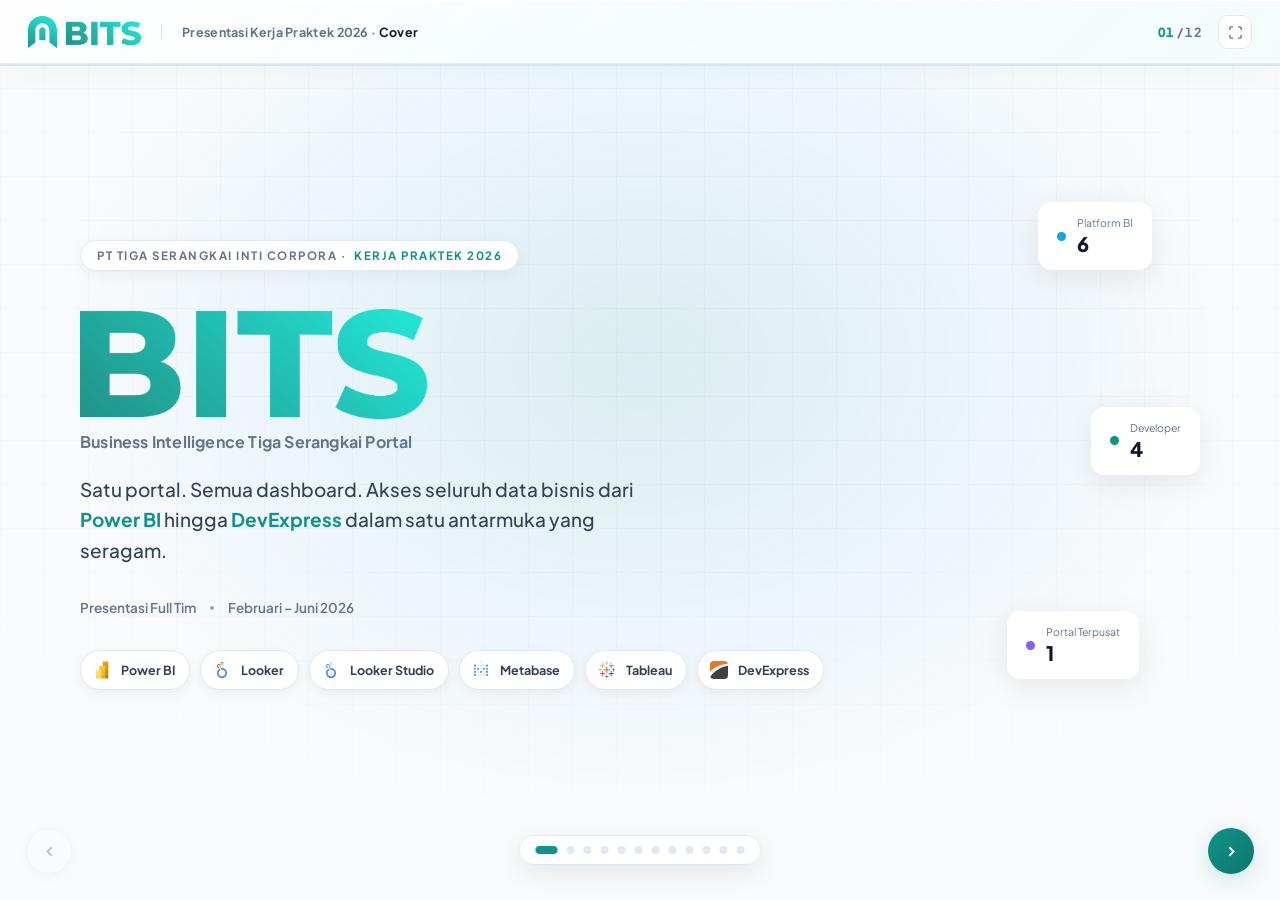
==== index.html @ dd38d0c9 "menambah & implementasi folder asset" ====
<!DOCTYPE html>
<html lang="id">
<head>
<meta charset="UTF-8">
<meta name="viewport" content="width=device-width, initial-scale=1.0, maximum-scale=1.0">
<title>BITS — Business Intelligence Tiga Serangkai</title>
<style>
@import url('https://fonts.googleapis.com/css2?family=Plus+Jakarta+Sans:ital,wght@0,400;0,500;0,600;0,700;0,800;1,400&display=swap');

:root{
  --primary-color:#0d9488;
  --primary-dark:#0f766e;
  --primary-shadow:rgba(13,148,136,.3);
  --primary-dim:rgba(13,148,136,.18);
  --primary-glow:rgba(13,148,136,.12);
  --bg-app:#f8fafc;
  --bg-card:#ffffff;
  --accent-primary:#0ea5e9;
  --accent-secondary:#0d9488;
  --accent-purple:#8b5cf6;
  --accent-silver:#64748b;
  --border-color:#e2e8f0;
  --error:#ef4444;
  --text-primary:#0f172a;
  --text-secondary:#334155;
  --text-muted:#64748b;
  --text-tertiary:#94a3b8;
  --text-on-primary:#ffffff;
  --ease-out-expo:cubic-bezier(.16,1,.3,1);
  --ease-spring:cubic-bezier(.34,1.56,.64,1);
  --glow-x:50%;
  --glow-y:40%;
}

*{box-sizing:border-box;margin:0;padding:0;}
html,body{height:100%;}
body{
  font-family:'Plus Jakarta Sans',sans-serif;
  background:var(--bg-app);
  color:var(--text-primary);
  overflow:hidden;
  -webkit-font-smoothing:antialiased;
}
::selection{background:var(--primary-dim);color:var(--primary-dark);}

/* ============ SPLASH ============ */
.splash{
  position:fixed;inset:0;z-index:999;
  background:var(--bg-app);
  display:flex;flex-direction:column;align-items:center;justify-content:center;gap:22px;
  transition:opacity .6s var(--ease-out-expo), visibility .6s;
}
.splash.hide{opacity:0;visibility:hidden;pointer-events:none;}
.splash-mark{
  display:flex;align-items:center;gap:14px;
}
.splash-logo{
  width:56px;height:56px;border-radius:16px;
  background:linear-gradient(135deg,var(--primary-color),var(--accent-primary));
  display:flex;align-items:center;justify-content:center;
  color:#fff;font-weight:800;font-size:22px;letter-spacing:-.5px;
  box-shadow:0 10px 30px -6px var(--primary-shadow);
  animation:pop .7s var(--ease-spring);
}
.splash-word{font-size:30px;font-weight:800;letter-spacing:-.5px;color:var(--text-primary);}
.splash-word span{color:var(--primary-color);}
.splash-dots{display:flex;gap:6px;}
.splash-dots span{width:6px;height:6px;border-radius:50%;background:var(--primary-color);opacity:.3;animation:blink 1.2s infinite;}
.splash-dots span:nth-child(2){animation-delay:.15s;}
.splash-dots span:nth-child(3){animation-delay:.3s;}
@keyframes blink{0%,100%{opacity:.25;transform:scale(1);}50%{opacity:1;transform:scale(1.2);}}
@keyframes pop{0%{transform:scale(.6) rotate(-8deg);opacity:0;}100%{transform:scale(1) rotate(0);opacity:1;}}

/* ============ HEADER ============ */
.app-header{
  position:fixed;top:0;left:0;right:0;z-index:200;height:64px;
}
.app-header__backdrop{
  position:absolute;inset:0;
  background:linear-gradient(135deg,rgba(255,255,255,.82) 0%,rgba(240,253,250,.78) 100%);
  backdrop-filter:blur(20px) saturate(1.5);
  -webkit-backdrop-filter:blur(20px) saturate(1.5);
  border-bottom:1px solid rgba(13,148,136,.12);
  box-shadow:0 1px 0 rgba(255,255,255,.9) inset, 0 8px 32px -8px rgba(13,148,136,.08);
}
.app-header__inner{
  position:relative;z-index:1;height:100%;display:flex;align-items:center;
  padding:0 28px;gap:20px;
}
.brandmark{display:flex;align-items:center;gap:10px;flex-shrink:0;}
.brandmark-icon{
  width:32px;height:32px;border-radius:9px;
  background:linear-gradient(135deg,var(--primary-color),var(--accent-primary));
  display:flex;align-items:center;justify-content:center;color:#fff;font-weight:800;font-size:14px;
}
.brandmark-word{font-weight:800;font-size:15px;letter-spacing:-.3px;color:var(--text-primary);}
.brandmark-word span{color:var(--primary-color);}
.header-title{
  font-size:12.5px;font-weight:700;color:var(--text-muted);
  letter-spacing:.3px;
  padding-left:20px;border-left:1px solid var(--border-color);
  white-space:nowrap;overflow:hidden;text-overflow:ellipsis;
}
.header-title b{color:var(--text-primary);font-weight:700;}
.header-right{margin-left:auto;display:flex;align-items:center;gap:16px;flex-shrink:0;}
.header-counter{font-size:12.5px;font-weight:700;color:var(--text-muted);font-variant-numeric:tabular-nums;letter-spacing:.3px;}
.header-counter b{color:var(--primary-color);font-weight:800;}
.header-fs-btn{
  width:34px;height:34px;border-radius:9px;border:1px solid var(--border-color);background:#fff;
  display:flex;align-items:center;justify-content:center;cursor:pointer;color:var(--text-muted);
  transition:all .2s ease;
}
.header-fs-btn:hover{border-color:var(--primary-color);color:var(--primary-color);}

/* progress bar */
.progress-track{position:fixed;top:64px;left:0;right:0;height:2px;background:var(--border-color);z-index:199;}
.progress-fill{height:100%;width:0%;background:linear-gradient(90deg,var(--primary-color),var(--accent-primary));transition:width .5s var(--ease-out-expo);}

/* ============ DOTS NAV ============ */
.dots-nav{
  position:fixed;left:50%;bottom:35px;transform:translateX(-50%);z-index:190;
  display:flex;flex-direction:row;align-items:center;gap:9px;
  padding:10px 16px;border-radius:999px;
  background:rgba(255,255,255,.85);border:1px solid var(--border-color);
  backdrop-filter:blur(14px) saturate(1.4);-webkit-backdrop-filter:blur(14px) saturate(1.4);
  box-shadow:0 8px 24px rgba(15,23,42,.08);
}
.dot{
  width:8px;height:8px;border-radius:50%;background:var(--border-color);cursor:pointer;
  transition:all .3s var(--ease-spring);position:relative;flex-shrink:0;
}
.dot:hover{background:var(--accent-silver);}
.dot.active{background:var(--primary-color);width:22px;border-radius:5px;}
.dot::after{
  content:attr(data-label);position:absolute;bottom:22px;left:50%;transform:translateX(-50%);
  background:var(--text-primary);color:#fff;font-size:11px;font-weight:600;padding:5px 10px;border-radius:7px;
  white-space:nowrap;opacity:0;pointer-events:none;transition:opacity .2s ease;
}
.dot:hover::after{opacity:1;}

@media (max-width:900px){ .dots-nav{display:none;} }

/* ============ ARROWS ============ */
.nav-arrow{
  position:fixed;bottom:26px;z-index:190;
  width:46px;height:46px;border-radius:50%;background:#fff;border:1px solid var(--border-color);
  box-shadow:0 4px 16px rgba(0,0,0,.08);
  display:flex;align-items:center;justify-content:center;cursor:pointer;color:var(--text-secondary);
  transition:all .2s var(--ease-out-expo);
}
.nav-arrow:hover{border-color:var(--primary-color);color:var(--primary-color);transform:translateY(-2px);box-shadow:0 8px 22px rgba(13,148,136,.18);}
.nav-arrow.disabled{opacity:.3;pointer-events:none;}
.nav-arrow--prev{left:26px;}
.nav-arrow--next{right:26px;}
.nav-arrow--next{background:linear-gradient(135deg,var(--primary-color),var(--primary-dark));color:#fff;border:none;box-shadow:0 6px 20px var(--primary-dim);}
.nav-arrow--next:hover{color:#fff;box-shadow:0 8px 24px var(--primary-dim);}

/* ============ DECK ============ */
.deck{position:fixed;top:64px;left:0;right:0;bottom:0;overflow:hidden;}
.slide{
  position:absolute;inset:0;
  display:flex;align-items:center;justify-content:center;
  padding:36px 80px 70px;
  opacity:0;
  transform:translateX(40px) scale(.98);
  transition:opacity .55s var(--ease-out-expo), transform .55s var(--ease-out-expo);
  pointer-events:none;
  overflow-y:auto;
}
.slide.active{opacity:1;transform:translateX(0) scale(1);pointer-events:auto;}
.slide.prev{transform:translateX(-40px) scale(.98);}
@media (max-width:900px){ .slide{padding:24px 20px 90px;} }

.slide-inner{width:100%;max-width:1120px;margin:auto;}

.eyebrow{
  display:inline-flex;align-items:center;gap:8px;margin-bottom:14px;
  font-size:11.5px;font-weight:800;letter-spacing:2.5px;text-transform:uppercase;color:var(--primary-color);
}
.eyebrow::before{content:'';width:22px;height:2px;background:var(--primary-color);border-radius:999px;}

h1.slide-title{font-size:40px;font-weight:800;letter-spacing:-1px;line-height:1.12;color:var(--text-primary);margin-bottom:14px;}
h1.slide-title span{color:var(--primary-color);}
.slide-lead{font-size:15.5px;color:var(--text-muted);line-height:1.65;max-width:720px;margin-bottom:30px;}
@media (max-width:900px){ h1.slide-title{font-size:28px;} }

/* grid overlay bg — layer global, tampil di semua slide */
.grid-bg{position:fixed;inset:0;z-index:0;pointer-events:none;
  background-image:linear-gradient(rgba(0,0,0,.025) 1px,transparent 1px),linear-gradient(90deg,rgba(0,0,0,.025) 1px,transparent 1px);
  background-size:44px 44px;
  mask-image:radial-gradient(ellipse 80% 70% at 50% 30%,#000 40%,transparent 100%);
  -webkit-mask-image:radial-gradient(ellipse 80% 70% at 50% 30%,#000 40%,transparent 100%);
}

/* ============ GENERIC CARD ============ */
.card{
  background:#fff;border:1px solid var(--border-color);border-radius:18px;padding:22px;
  box-shadow:0 10px 30px rgba(15,23,42,.05);
  transition:box-shadow .28s ease, transform .28s ease, border-color .2s ease;
}
.card:hover{box-shadow:0 16px 40px rgba(15,23,42,.09);transform:translateY(-3px);border-color:rgba(13,148,136,.25);}

.grid-2{display:grid;grid-template-columns:1fr 1fr;gap:16px;}
.grid-3{display:grid;grid-template-columns:repeat(3,1fr);gap:16px;}
.grid-4{display:grid;grid-template-columns:repeat(4,1fr);gap:14px;}
@media (max-width:900px){ .grid-2,.grid-3,.grid-4{grid-template-columns:1fr;} }

.badge{
  display:inline-flex;align-items:center;gap:6px;padding:5px 12px;border-radius:999px;
  font-size:11px;font-weight:700;letter-spacing:.3px;background:var(--primary-glow);color:var(--primary-dark);
}
.dot-sw{width:7px;height:7px;border-radius:50%;flex-shrink:0;}

/* =============== SLIDE 1 : COVER =============== */
.cover{position:relative;height:100%;width:100%;display:flex;align-items:center;}
.global-glow{
  position:fixed;inset:0;z-index:0;pointer-events:none;
  background:radial-gradient(ellipse 800px 600px at var(--glow-x) var(--glow-y),rgba(13,148,136,.12) 0%,rgba(14,165,233,.05) 45%,transparent 72%);
}
.cover-content{max-width:820px;position:relative;z-index:2;}
.cover-badge{
  display:inline-flex;align-items:center;gap:8px;padding:7px 16px;border-radius:999px;
  background:#fff;border:1px solid var(--border-color);box-shadow:0 4px 16px rgba(0,0,0,.05);
  font-size:11.5px;font-weight:700;letter-spacing:1.5px;text-transform:uppercase;color:var(--text-muted);margin-bottom:26px;
}
.cover-badge b{color:var(--primary-color);}
.cover-title{
  font-size:96px;font-weight:800;letter-spacing:-4px;line-height:.95;
  background:linear-gradient(135deg,var(--text-primary) 20%,var(--primary-color) 65%,var(--accent-primary) 100%);
  -webkit-background-clip:text;background-clip:text;-webkit-text-fill-color:transparent;
  margin-bottom:8px;
}
.cover-full{font-size:16px;font-weight:700;color:var(--text-muted);letter-spacing:.2px;margin-bottom:22px;}
.cover-quote{
  font-size:19px;line-height:1.6;color:var(--text-secondary);font-weight:500;max-width:600px;margin-bottom:34px;
}
.cover-quote i{color:var(--primary-color);font-style:normal;font-weight:700;}
.cover-meta{display:flex;align-items:center;gap:14px;font-size:13.5px;color:var(--text-muted);font-weight:600;margin-bottom:34px;}
.cover-meta .sep{width:4px;height:4px;border-radius:50%;background:var(--text-tertiary);}
.platform-row{display:flex;flex-wrap:wrap;gap:10px;}
.platform-chip{
  display:flex;align-items:center;gap:8px;padding:8px 14px 8px 10px;border-radius:20px;
  background:#fff;border:1px solid var(--border-color);box-shadow:0 4px 12px rgba(0,0,0,.05);
  font-size:12.5px;font-weight:700;color:var(--text-secondary);
}
.plat-ic{width:22px;height:22px;border-radius:6px;display:flex;align-items:center;justify-content:center;color:#fff;font-size:10px;font-weight:800;flex-shrink:0;}

.cover-floats{position:absolute;right:0;top:0;bottom:0;width:340px;z-index:1;display:none;}
@media (min-width:1180px){ .cover-floats{display:block;} }
.fcard{
  position:absolute;background:rgba(255,255,255,.95);border:1px solid rgba(255,255,255,.9);
  box-shadow:0 8px 32px rgba(0,0,0,.08);border-radius:14px;padding:13px 18px;
  display:flex;align-items:center;gap:11px;animation:floatY 4.2s ease-in-out infinite;
}
.fcard-dot{width:9px;height:9px;border-radius:50%;flex-shrink:0;}
.fcard-label{font-size:10.5px;color:var(--text-muted);margin-bottom:2px;}
.fcard-value{font-size:20px;font-weight:800;color:var(--text-primary);}
@keyframes floatY{0%,100%{transform:translateY(0);}50%{transform:translateY(-10px);}}
.fc1{top:14%;right:14%;animation-delay:0s;}
.fc2{top:42%;right:0%;animation-delay:1.1s;}
.fc3{top:70%;right:18%;animation-delay:.55s;}

/* =============== SLIDE 2: TIM KAMI =============== */
.team-head{text-align:center;max-width:680px;margin:0 auto 34px;}
.team-eyebrow{
  font-size:11.5px;font-weight:800;letter-spacing:2.5px;text-transform:uppercase;color:var(--primary-color);
  margin-bottom:12px;
}
.team-head h1.slide-title{text-align:center;margin-bottom:16px;}
.team-divider{width:56px;height:2px;background:var(--border-color);margin:0 auto;border-radius:99px;}

.team-grid{display:grid;grid-template-columns:repeat(4,1fr);gap:18px;}
@media (max-width:1100px){ .team-grid{grid-template-columns:repeat(2,1fr);} }
@media (max-width:640px){ .team-grid{grid-template-columns:1fr;} }

.team-card{padding:0;overflow:hidden;display:flex;flex-direction:column;}
.team-photo{
  position:relative;aspect-ratio:4/4.3;display:flex;align-items:center;justify-content:center;
  overflow:hidden;
}
.team-photo-initial{
  font-size:64px;font-weight:800;color:rgba(255,255,255,.92);letter-spacing:-1px;
  text-shadow:0 4px 20px rgba(0,0,0,.12);
}
.team-photo::after{
  content:'';position:absolute;inset:0;
  background:linear-gradient(180deg,rgba(255,255,255,0) 55%,rgba(0,0,0,.14) 100%);
}
.team-body{padding:16px 18px 14px;}
.team-name{font-size:15px;font-weight:800;color:var(--text-primary);margin-bottom:6px;}
.team-meta{font-size:11.5px;color:var(--text-muted);line-height:1.6;}
.team-meta b{color:var(--text-secondary);font-weight:700;}
.team-footer{
  display:flex;align-items:center;gap:8px;padding:12px 18px;border-top:1px solid var(--border-color);
}
.team-role-ic{
  width:22px;height:22px;border-radius:7px;display:flex;align-items:center;justify-content:center;flex-shrink:0;color:#fff;
}
/* =============== SLIDE 3: PROBLEM CARDS =============== */

.problem-card{display:flex;gap:16px;align-items:flex-start;}
.problem-num{
  width:38px;height:38px;border-radius:11px;background:var(--primary-glow);color:var(--primary-dark);
  display:flex;align-items:center;justify-content:center;font-weight:800;font-size:14px;flex-shrink:0;
}
.problem-title{font-size:14.5px;font-weight:700;color:var(--text-primary);margin-bottom:6px;line-height:1.4;}
.problem-impact{font-size:13px;color:var(--text-muted);line-height:1.55;}
.problem-impact b{color:var(--error);font-weight:700;}
.closing-line{
  margin-top:24px;padding:16px 20px;border-radius:14px;background:rgba(239,68,68,.05);
  border:1px solid rgba(239,68,68,.15);font-size:13.5px;color:var(--text-secondary);line-height:1.6;
}
.closing-line b{color:var(--error);}

/* =============== SLIDE 3: SOLUSI =============== */
.sol-card{position:relative;overflow:hidden;}
.sol-num{
  position:absolute;top:-8px;right:2px;font-size:56px;font-weight:800;color:var(--primary-glow);line-height:1;
  font-family:'Plus Jakarta Sans',sans-serif;
}
.sol-icon{
  width:44px;height:44px;border-radius:12px;display:flex;align-items:center;justify-content:center;margin-bottom:14px;
  color:#fff;
}
.sol-title{font-size:15.5px;font-weight:800;color:var(--text-primary);margin-bottom:8px;}
.sol-desc{font-size:13px;color:var(--text-muted);line-height:1.6;}

/* =============== SLIDE 4: ARSITEKTUR =============== */
.arch-wrap{display:flex;flex-direction:column;align-items:center;gap:0;}
.arch-row{display:flex;gap:22px;align-items:stretch;justify-content:center;flex-wrap:wrap;}
.arch-box{
  width:200px;background:#fff;border:1.5px solid var(--border-color);border-radius:16px;padding:18px 16px;
  text-align:center;box-shadow:0 8px 24px rgba(15,23,42,.05);position:relative;
}
.arch-box.strong{border-color:var(--primary-color);box-shadow:0 10px 30px var(--primary-dim);}
.arch-ic{width:38px;height:38px;border-radius:10px;margin:0 auto 10px;display:flex;align-items:center;justify-content:center;color:#fff;font-weight:800;font-size:14px;}
.arch-name{font-size:13.5px;font-weight:800;color:var(--text-primary);margin-bottom:3px;}
.arch-desc{font-size:11px;color:var(--text-muted);line-height:1.4;}
.arch-connector{width:2px;height:34px;background:repeating-linear-gradient(180deg,var(--primary-color) 0 6px,transparent 6px 12px);margin:0 auto;}
.arch-connector-h{height:2px;flex:1;align-self:center;background:repeating-linear-gradient(90deg,var(--border-color) 0 6px,transparent 6px 12px);}
.arch-onprem{
  margin-top:26px;display:inline-flex;align-items:center;gap:8px;padding:8px 16px;border-radius:999px;
  background:var(--primary-glow);color:var(--primary-dark);font-size:12px;font-weight:700;
}

/* =============== SLIDE 5: TECH STACK =============== */
.stack-col-title{font-size:12px;font-weight:800;letter-spacing:1.5px;text-transform:uppercase;color:var(--text-muted);margin-bottom:12px;padding-bottom:10px;border-bottom:1px solid var(--border-color);}
.stack-item{padding:12px 0;border-bottom:1px dashed var(--border-color);}
.stack-item:last-child{border-bottom:none;}
.stack-name-row{display:flex;align-items:baseline;justify-content:space-between;gap:8px;margin-bottom:4px;}
.stack-name{font-size:13.5px;font-weight:700;color:var(--text-primary);}
.stack-ver{font-size:10.5px;font-weight:700;color:var(--accent-primary);background:rgba(14,165,233,.08);padding:2px 7px;border-radius:6px;white-space:nowrap;}
.stack-reason{font-size:12px;color:var(--text-muted);line-height:1.5;}

/* =============== SLIDE 6/7 FEATURE GRID =============== */
.feat-num{
  display:inline-flex;align-items:center;justify-content:center;width:26px;height:26px;border-radius:8px;
  background:var(--primary-color);color:#fff;font-size:11.5px;font-weight:800;margin-bottom:12px;
}
.feat-title{font-size:14px;font-weight:800;color:var(--text-primary);margin-bottom:8px;}
.feat-list{list-style:none;}
.feat-list li{font-size:12.5px;color:var(--text-muted);line-height:1.65;padding-left:14px;position:relative;}
.feat-list li::before{content:'';position:absolute;left:0;top:9px;width:5px;height:5px;border-radius:50%;background:var(--accent-primary);}

/* table */
.tbl{width:100%;border-collapse:collapse;font-size:12.5px;}
.tbl th{
  text-align:left;padding:10px 14px;background:#f8fafc;color:var(--text-muted);
  font-size:10.5px;font-weight:800;letter-spacing:.8px;text-transform:uppercase;border-bottom:1px solid var(--border-color);
}
.tbl td{padding:11px 14px;border-bottom:1px solid var(--border-color);color:var(--text-secondary);}
.tbl tr:last-child td{border-bottom:none;}
.tbl td b{color:var(--text-primary);font-weight:700;}

/* =============== SLIDE 8: TIMELINE =============== */
.team-strip{display:flex;flex-wrap:wrap;gap:10px;margin-bottom:28px;}
.team-pill{display:flex;align-items:center;gap:8px;padding:7px 14px 7px 7px;border-radius:999px;background:#fff;border:1px solid var(--border-color);box-shadow:0 4px 12px rgba(0,0,0,.05);}
.team-avatar{width:26px;height:26px;border-radius:50%;display:flex;align-items:center;justify-content:center;color:#fff;font-size:10.5px;font-weight:800;}
.team-pill-text{font-size:12px;font-weight:700;color:var(--text-primary);}
.team-pill-role{font-size:10.5px;color:var(--text-muted);}

.timeline{position:relative;padding-left:26px;}
.timeline::before{content:'';position:absolute;left:6px;top:6px;bottom:6px;width:2px;background:var(--border-color);}
.tl-item{position:relative;padding-bottom:26px;}
.tl-item:last-child{padding-bottom:0;}
.tl-dot{position:absolute;left:-26px;top:2px;width:14px;height:14px;border-radius:50%;background:#fff;border:3px solid var(--primary-color);box-shadow:0 0 0 4px var(--primary-glow);}
.tl-phase{font-size:11px;font-weight:800;letter-spacing:1.2px;text-transform:uppercase;color:var(--primary-color);margin-bottom:3px;}
.tl-month{font-size:11.5px;font-weight:700;color:var(--text-tertiary);margin-bottom:6px;}
.tl-desc{font-size:13px;color:var(--text-secondary);line-height:1.6;max-width:640px;}

/* =============== SLIDE 9: METRIK =============== */
.metric-row{display:grid;grid-template-columns:1.3fr 1fr 1fr;gap:0;align-items:center;padding:15px 0;border-bottom:1px solid var(--border-color);}
.metric-row:first-child{padding-top:0;}
.metric-row.head{padding-bottom:10px;}
.metric-row.head span{font-size:10.5px;font-weight:800;letter-spacing:1px;text-transform:uppercase;color:var(--text-tertiary);}
.metric-label{font-size:13.5px;font-weight:700;color:var(--text-primary);}
.metric-before{font-size:12.5px;color:var(--text-muted);}
.metric-after{font-size:12.5px;font-weight:700;color:var(--primary-dark);display:flex;align-items:center;gap:6px;}
.metric-after::before{content:'✓';display:inline-flex;width:16px;height:16px;border-radius:50%;background:var(--primary-color);color:#fff;font-size:9px;align-items:center;justify-content:center;flex-shrink:0;}
@media (max-width:900px){ .metric-row{grid-template-columns:1fr;gap:4px;} }

/* =============== SLIDE 10: KESIMPULAN =============== */
.check-card{display:flex;gap:14px;}
.check-ic{width:34px;height:34px;border-radius:10px;background:var(--primary-color);color:#fff;display:flex;align-items:center;justify-content:center;flex-shrink:0;font-weight:800;}
.check-title{font-size:13.5px;font-weight:800;color:var(--text-primary);margin-bottom:5px;}
.check-desc{font-size:12.5px;color:var(--text-muted);line-height:1.6;}
.quote-block{
  margin-top:26px;padding:24px 28px;border-radius:18px;
  background:linear-gradient(135deg,var(--primary-color),var(--primary-dark));
  color:#fff;font-size:16px;line-height:1.65;font-weight:600;position:relative;
  box-shadow:0 16px 40px var(--primary-dim);
}
.quote-block::before{content:'"';position:absolute;top:6px;left:20px;font-size:60px;font-weight:800;opacity:.2;font-family:Georgia,serif;}

/* =============== SLIDE 11: PENUTUP =============== */
.thanks-title{font-size:64px;font-weight:800;letter-spacing:-2px;margin-bottom:36px;
  background:linear-gradient(135deg,var(--text-primary),var(--primary-color));-webkit-background-clip:text;background-clip:text;-webkit-text-fill-color:transparent;}
.dev-card{display:flex;align-items:center;gap:14px;}
.dev-avatar{width:46px;height:46px;border-radius:50%;display:flex;align-items:center;justify-content:center;color:#fff;font-weight:800;font-size:16px;flex-shrink:0;}
.dev-name{font-size:14px;font-weight:800;color:var(--text-primary);}
.dev-role{font-size:11.5px;color:var(--text-muted);}
.mentor-block{margin-top:8px;}
.mentor-group-title{font-size:11px;font-weight:800;letter-spacing:1.2px;text-transform:uppercase;color:var(--text-tertiary);margin:18px 0 10px;}
.mentor-group-title:first-child{margin-top:0;}
.mentor-item{font-size:13px;color:var(--text-secondary);line-height:1.7;padding-left:14px;position:relative;}
.mentor-item::before{content:'';position:absolute;left:0;top:9px;width:5px;height:5px;border-radius:50%;background:var(--accent-primary);}
.mentor-item b{color:var(--text-primary);}

/* section label small (reused) */
.mini-label{font-size:10.5px;font-weight:800;letter-spacing:1px;text-transform:uppercase;color:var(--text-tertiary);margin-bottom:10px;}

/* scrollbar tidy */
.slide::-webkit-scrollbar{width:6px;}
.slide::-webkit-scrollbar-thumb{background:var(--border-color);border-radius:99px;}

@media (max-width:900px){
  .cover-title{font-size:56px;}
  .thanks-title{font-size:38px;}
  .arch-row{gap:14px;}
  .arch-box{width:150px;padding:14px 10px;}
}
</style>
</head>
<body>

<!-- SPLASH -->
<div class="splash" id="splash">
  <div class="splash-mark">
    <img src="assets/brand/bits.png" alt="BITS" style="height:64px; width:auto; object-fit:contain; animation:pop .7s var(--ease-spring);">
  </div>
  <div class="splash-dots"><span></span><span></span><span></span></div>
</div>

<!-- HEADER -->
<header class="app-header">
  <div class="app-header__backdrop"></div>
  <div class="app-header__inner">
    <div class="brandmark">
      <img src="assets/brand/bitshorizontal.png" alt="BITS" style="height:32px; width:auto; object-fit:contain;">
    </div>
    <div class="header-title">Presentasi Kerja Praktek 2026 · <b id="slideTitleTxt">Cover</b></div>
    <div class="header-right">
      <div class="header-counter"><b id="curNum">01</b>&nbsp;/&nbsp;<span id="totNum">11</span></div>
      <button class="header-fs-btn" id="fsBtn" title="Fullscreen">
        <svg width="15" height="15" viewBox="0 0 24 24" fill="none" stroke="currentColor" stroke-width="2.3"><path d="M8 3H5a2 2 0 0 0-2 2v3"/><path d="M21 8V5a2 2 0 0 0-2-2h-3"/><path d="M3 16v3a2 2 0 0 0 2 2h3"/><path d="M16 21h3a2 2 0 0 0 2-2v-3"/></svg>
      </button>
    </div>
  </div>
</header>
<div class="progress-track"><div class="progress-fill" id="progressFill"></div></div>

<!-- DOTS NAV -->
<div class="dots-nav" id="dotsNav"></div>

<!-- ARROWS -->
<div class="nav-arrow nav-arrow--prev" id="prevBtn">
  <svg width="17" height="17" viewBox="0 0 24 24" fill="none" stroke="currentColor" stroke-width="2.5"><polyline points="15 18 9 12 15 6"/></svg>
</div>
<div class="nav-arrow nav-arrow--next" id="nextBtn">
  <svg width="17" height="17" viewBox="0 0 24 24" fill="none" stroke="currentColor" stroke-width="2.5"><polyline points="9 18 15 12 9 6"/></svg>
</div>

<!-- GLOBAL GLOW -->
<div class="grid-bg"></div>
<div class="global-glow"></div>

<!-- DECK -->
<div class="deck" id="deck">

  <!-- SLIDE 1 — COVER -->
  <section class="slide" data-title="Cover">
    <div class="cover">
      <div class="cover-content">
        <div class="cover-badge">PT Tiga Serangkai Inti Corpora · <b>Kerja Praktek 2026</b></div>
        <img src="assets/brand/bits.png" alt="BITS" style="height:110px; width:auto; object-fit:contain; margin-top:12px; margin-bottom:12px; display:block;">
        <div class="cover-full">Business Intelligence Tiga Serangkai Portal</div>
        <p class="cover-quote">Satu portal. Semua dashboard. Akses seluruh data bisnis dari <i>Power BI</i> hingga <i>DevExpress</i> dalam satu antarmuka yang seragam.</p>
        <div class="cover-meta"><span>Presentasi Full Tim</span><span class="sep"></span><span>Februari – Juni 2026</span></div>
        <div class="platform-row">
          <div class="platform-chip"><img src="assets/icons/powerbi.png" class="plat-ic" style="background:transparent; object-fit:contain; padding:2px;" alt="PB">Power BI</div>
          <div class="platform-chip"><img src="assets/icons/looker.png" class="plat-ic" style="background:transparent; object-fit:contain; padding:2px;" alt="LK">Looker</div>
          <div class="platform-chip"><img src="assets/icons/lookerstudio.png" class="plat-ic" style="background:transparent; object-fit:contain; padding:2px;" alt="LS">Looker Studio</div>
          <div class="platform-chip"><img src="assets/icons/metabase.png" class="plat-ic" style="background:transparent; object-fit:contain; padding:2px;" alt="MB">Metabase</div>
          <div class="platform-chip"><img src="assets/icons/tableau.png" class="plat-ic" style="background:transparent; object-fit:contain; padding:2px;" alt="TB">Tableau</div>
          <div class="platform-chip"><img src="assets/icons/devexpress.png" class="plat-ic" style="background:transparent; object-fit:contain; padding:2px;" alt="DX">DevExpress</div>
        </div>
      </div>
      <div class="cover-floats">
        <div class="fcard fc1"><div class="fcard-dot" style="background:var(--accent-primary)"></div><div><div class="fcard-label">Platform BI</div><div class="fcard-value">6</div></div></div>
        <div class="fcard fc2"><div class="fcard-dot" style="background:var(--accent-secondary)"></div><div><div class="fcard-label">Developer</div><div class="fcard-value">4</div></div></div>
        <div class="fcard fc3"><div class="fcard-dot" style="background:#8b5cf6"></div><div><div class="fcard-label">Portal Terpusat</div><div class="fcard-value">1</div></div></div>
      </div>
    </div>
  </section>

  <!-- SLIDE 2 — TIM KAMI -->
  <section class="slide" data-title="Tim Kami">
    <div class="slide-inner">
      <div class="team-head">
        <div class="team-eyebrow">Tim Kami</div>
        <h1 class="slide-title">Empat orang di balik <span>BITS</span>, membangun portal BI yang cepat, rapi, dan personal.</h1>
        <div class="team-divider"></div>
      </div>
      <div class="team-grid">
        <div class="card team-card">
          <div class="team-photo" style="background:linear-gradient(160deg,#0d9488,#0f766e);">
            <span class="team-photo-initial">AC</span>
          </div>
          <div class="team-body">
            <div class="team-name">Adam Candra Kirana Wardana</div>
            <div class="team-meta"><b>Tiga Serangkai University</b><br>NIM 23430018</div>
          </div>
          <div class="team-footer">
            <div class="team-role-ic" style="background:var(--primary-color);">
              <svg width="12" height="12" viewBox="0 0 24 24" fill="none" stroke="currentColor" stroke-width="2.5"><polyline points="16 18 22 12 16 6"/><polyline points="8 6 2 12 8 18"/></svg>
            </div>
            <div class="team-role-text">Frontend</div>
          </div>
        </div>

        <div class="card team-card">
          <div class="team-photo" style="background:linear-gradient(160deg,#8b5cf6,#7c3aed);">
            <span class="team-photo-initial">MN</span>
          </div>
          <div class="team-body">
            <div class="team-name">Muhammad Naufal Irfani</div>
            <div class="team-meta"><b>Tiga Serangkai University</b><br>NIM 23430008</div>
          </div>
          <div class="team-footer">
            <div class="team-role-ic" style="background:#8b5cf6;">
              <svg width="12" height="12" viewBox="0 0 24 24" fill="none" stroke="currentColor" stroke-width="2.5"><polyline points="16 18 22 12 16 6"/><polyline points="8 6 2 12 8 18"/></svg>
            </div>
            <div class="team-role-text">Frontend</div>
          </div>
        </div>

        <div class="card team-card">
          <div class="team-photo" style="background:linear-gradient(160deg,#f59e0b,#d97706);">
            <span class="team-photo-initial">SG</span>
          </div>
          <div class="team-body">
            <div class="team-name">Septian Gilang Dwi Prasetyo</div>
            <div class="team-meta"><b>Universitas Tiga Serangkai</b><br>NIM 23430025</div>
          </div>
          <div class="team-footer">
            <div class="team-role-ic" style="background:#f59e0b;">
              <svg width="12" height="12" viewBox="0 0 24 24" fill="none" stroke="currentColor" stroke-width="2.5"><ellipse cx="12" cy="5" rx="9" ry="3"/><path d="M3 5v14a9 3 0 0 0 18 0V5"/><path d="M3 12a9 3 0 0 0 18 0"/></svg>
            </div>
            <div class="team-role-text">Backend</div>
          </div>
        </div>

        <div class="card team-card">
          <div class="team-photo" style="background:linear-gradient(160deg,#0ea5e9,#0284c7);">
            <span class="team-photo-initial">AB</span>
          </div>
          <div class="team-body">
            <div class="team-name">Aurellius Bevan Yudira</div>
            <div class="team-meta"><b>Universitas Gadjah Mada</b></div>
          </div>
          <div class="team-footer">
            <div class="team-role-ic" style="background:var(--accent-primary);">
              <svg width="12" height="12" viewBox="0 0 24 24" fill="none" stroke="currentColor" stroke-width="2.5"><ellipse cx="12" cy="5" rx="9" ry="3"/><path d="M3 5v14a9 3 0 0 0 18 0V5"/><path d="M3 12a9 3 0 0 0 18 0"/></svg>
            </div>
            <div class="team-role-text">Backend</div>
          </div>
        </div>
      </div>
    </div>
  </section>

  <!-- SLIDE 3 — LATAR BELAKANG -->
  <section class="slide" data-title="Latar Belakang">
    <div class="slide-inner">
      <div class="eyebrow">Masalah</div>
      <h1 class="slide-title">Kondisi Sebelum <span>BITS</span></h1>
      <p class="slide-lead">PT Tiga Serangkai Inti Corpora adalah <i>holding company</i> yang menaungi unit bisnis mulai dari penerbitan, ritel (Assalam Hypermarket), distribusi, hingga pendidikan (Tiga Serangkai University &amp; Al Firdaus).</p>
      <div class="grid-2">
        <div class="card problem-card">
          <div class="problem-num">01</div>
          <div>
            <div class="problem-title">6 platform BI berjalan terpisah — Power BI, Looker, Looker Studio, Metabase, Tableau, DevExpress</div>
            <div class="problem-impact"><b>Dampak:</b> karyawan harus login &amp; berpindah antar 6 sistem berbeda hanya untuk data lintas departemen.</div>
          </div>
        </div>
        <div class="card problem-card">
          <div class="problem-num">02</div>
          <div>
            <div class="problem-title">Tidak ada kontrol akses terpusat</div>
            <div class="problem-impact"><b>Dampak:</b> pengelolaan "siapa boleh lihat dashboard apa" bergantung tiap platform, tidak konsisten.</div>
          </div>
        </div>
        <div class="card problem-card">
          <div class="problem-num">03</div>
          <div>
            <div class="problem-title">Tidak ada mode presentasi / kiosk terpusat</div>
            <div class="problem-impact"><b>Dampak:</b> monitoring real-time di layar publik tidak bisa dilakukan dari satu titik.</div>
          </div>
        </div>
        <div class="card problem-card">
          <div class="problem-num">04</div>
          <div>
            <div class="problem-title">Akses hanya via browser desktop</div>
            <div class="problem-impact"><b>Dampak:</b> manajemen tidak bisa memantau data dari perangkat mobile.</div>
          </div>
        </div>
      </div>
      <div class="closing-line"><b>Intinya:</b> data analytics yang harusnya mempercepat keputusan, justru menimbulkan overhead karena tersebar di mana-mana.</div>
    </div>
  </section>

  <!-- SLIDE 4 — SOLUSI -->
  <section class="slide" data-title="Solusi">
    <div class="slide-inner">
      <div class="eyebrow">Solusi</div>
      <h1 class="slide-title">Apa yang Kami <span>Bangun?</span></h1>
      <p class="slide-lead">Untuk menyelesaikan permasalahan di atas, kami membangun portal BITS dengan empat pilar solusi berikut.</p>
      <div class="grid-4">
        <div class="card sol-card">
          <div class="sol-num">01</div>
          <div class="sol-icon" style="background:linear-gradient(135deg,var(--primary-color),var(--primary-dark));">
            <svg width="20" height="20" viewBox="0 0 24 24" fill="none" stroke="currentColor" stroke-width="2"><rect x="3" y="3" width="7" height="7" rx="1.5"/><rect x="14" y="3" width="7" height="7" rx="1.5"/><rect x="3" y="14" width="7" height="7" rx="1.5"/><rect x="14" y="14" width="7" height="7" rx="1.5"/></svg>
          </div>
          <div class="sol-title">Satu Antarmuka Terpusat</div>
          <div class="sol-desc">Menggabungkan 6 platform BI berbeda ke dalam satu portal menggunakan metode <i>embed</i> dinamis.</div>
        </div>
        <div class="card sol-card">
          <div class="sol-num">02</div>
          <div class="sol-icon" style="background:linear-gradient(135deg,var(--accent-primary),#0284c7);">
            <svg width="20" height="20" viewBox="0 0 24 24" fill="none" stroke="currentColor" stroke-width="2"><path d="M12 2l8 4v6c0 5-3.5 8.5-8 10-4.5-1.5-8-5-8-10V6l8-4z"/></svg>
          </div>
          <div class="sol-title">Kontrol Akses Berbasis Jabatan</div>
          <div class="sol-desc">Mengatur siapa yang bisa melihat dashboard apa secara terpusat melalui manajemen <i>Position Menu</i>.</div>
        </div>
        <div class="card sol-card">
          <div class="sol-num">03</div>
          <div class="sol-icon" style="background:linear-gradient(135deg,#8b5cf6,#7c3aed);">
            <svg width="20" height="20" viewBox="0 0 24 24" fill="none" stroke="currentColor" stroke-width="2"><rect x="2" y="3" width="20" height="14" rx="2"/><path d="M8 21h8M12 17v4"/></svg>
          </div>
          <div class="sol-title">Mode Kiosk / Slideshow</div>
          <div class="sol-desc">Menambahkan fitur putar otomatis (slideshow) secara <i>fullscreen</i> untuk kebutuhan layar publik.</div>
        </div>
        <div class="card sol-card">
          <div class="sol-num">04</div>
          <div class="sol-icon" style="background:linear-gradient(135deg,#f59e0b,#d97706);">
            <svg width="20" height="20" viewBox="0 0 24 24" fill="none" stroke="currentColor" stroke-width="2"><rect x="6" y="2" width="12" height="20" rx="2"/><line x1="10" y1="19" x2="14" y2="19"/></svg>
          </div>
          <div class="sol-title">Mobile Friendly</div>
          <div class="sol-desc">Membuat aplikasi dapat berjalan di perangkat Android secara <i>native</i>.</div>
        </div>
      </div>
    </div>
  </section>

  <!-- SLIDE 5 — ARSITEKTUR -->
  <section class="slide" data-title="Arsitektur">
    <div class="slide-inner">
      <div class="eyebrow">Arsitektur</div>
      <h1 class="slide-title">Arsitektur Sistem <span>Lengkap</span></h1>
      <p class="slide-lead">Sistem BITS terdiri dari 4 komponen inti yang bekerja bersama, seluruhnya di-hosting <i>on-premise</i> di intranet perusahaan.</p>

      <div class="arch-wrap">
        <div class="arch-row">
          <div class="arch-box strong">
            <div class="arch-ic" style="background:var(--primary-color);">FU</div>
            <div class="arch-name">Frontend User</div>
            <div class="arch-desc">Vue.js 3 — Portal BI Karyawan + Android</div>
          </div>
          <div class="arch-box strong">
            <div class="arch-ic" style="background:var(--accent-primary);">FA</div>
            <div class="arch-name">Frontend Admin</div>
            <div class="arch-desc">Vue.js 3 — Panel Manajemen untuk Tim IT</div>
          </div>
        </div>
        <div style="display:flex;gap:22px;justify-content:center;width:100%;max-width:445px;">
          <div class="arch-connector"></div><div class="arch-connector"></div>
        </div>
        <div class="arch-row">
          <div class="arch-box">
            <div class="arch-ic" style="background:#334155;">BE</div>
            <div class="arch-name">Backend API</div>
            <div class="arch-desc">Node.js + Express</div>
          </div>
        </div>
        <div class="arch-row" style="gap:60px;margin-top:0;">
          <div class="arch-connector"></div>
          <div class="arch-connector"></div>
        </div>
        <div class="arch-row">
          <div class="arch-box">
            <div class="arch-ic" style="background:#0f766e;">DB</div>
            <div class="arch-name">PostgreSQL</div>
            <div class="arch-desc">Database relasional utama</div>
          </div>
          <div class="arch-box">
            <div class="arch-ic" style="background:#8b5cf6;">DS</div>
            <div class="arch-name">Dashboard Server</div>
            <div class="arch-desc">ASP.NET Core — khusus DevExpress</div>
          </div>
        </div>
      </div>
      <div style="text-align:center;">
        <div class="arch-onprem">
          <svg width="14" height="14" viewBox="0 0 24 24" fill="none" stroke="currentColor" stroke-width="2.3"><rect x="3" y="4" width="18" height="16" rx="2"/><path d="M3 10h18"/></svg>
          Seluruh infrastruktur di-hosting on-premise di intranet PT Tiga Serangkai Inti Corpora
        </div>
      </div>
    </div>
  </section>

  <!-- SLIDE 6 — TECH STACK -->
  <section class="slide" data-title="Tech Stack">
    <div class="slide-inner">
      <div class="eyebrow">Teknologi</div>
      <h1 class="slide-title">Tech Stack <span>Full Sistem</span></h1>
      <p class="slide-lead">Kombinasi tools yang dipilih untuk kebutuhan performa, skalabilitas, dan integrasi lintas platform BI.</p>
      <div class="grid-3">
        <div class="card">
          <div class="stack-col-title">Backend</div>
          <div class="stack-item"><div class="stack-name-row"><span class="stack-name">Node.js + Express</span><span class="stack-ver">^5.2.1</span></div><div class="stack-reason">Ringan, async-first, ekosistem besar</div></div>
          <div class="stack-item"><div class="stack-name-row"><span class="stack-name">PostgreSQL</span></div><div class="stack-reason">Robust, ACID-compliant untuk data relasional</div></div>
          <div class="stack-item"><div class="stack-name-row"><span class="stack-name">Sequelize ORM</span><span class="stack-ver">^6.37.8</span></div><div class="stack-reason">Migrasi schema, query builder, relasi model bersih</div></div>
          <div class="stack-item"><div class="stack-name-row"><span class="stack-name">JWT</span><span class="stack-ver">^9.0.3</span></div><div class="stack-reason">Stateless auth — cocok SPA multi-client</div></div>
          <div class="stack-item"><div class="stack-name-row"><span class="stack-name">mssql</span><span class="stack-ver">^12.2.1</span></div><div class="stack-reason">Koneksi ke sumber data Microsoft SQL Server</div></div>
        </div>
        <div class="card">
          <div class="stack-col-title">Dashboard Server</div>
          <div class="stack-item"><div class="stack-name-row"><span class="stack-name">ASP.NET Core (.NET 8)</span></div><div class="stack-reason">Runtime yang dibutuhkan DevExpress Dashboard SDK — tidak berjalan di Node.js</div></div>
          <div class="stack-item"><div class="stack-name-row"><span class="stack-name">DevExpress Dashboard</span></div><div class="stack-reason">SDK enterprise untuk render dashboard XML secara native</div></div>
        </div>
        <div class="card">
          <div class="stack-col-title">Frontend</div>
          <div class="stack-item"><div class="stack-name-row"><span class="stack-name">Vue.js 3 + Vite</span></div><div class="stack-reason">SPA Composition API — modular &amp; reusable</div></div>
          <div class="stack-item"><div class="stack-name-row"><span class="stack-name">CoreUI + Sass</span></div><div class="stack-reason">UI library enterprise, dikustom sesuai branding</div></div>
          <div class="stack-item"><div class="stack-name-row"><span class="stack-name">Pinia</span></div><div class="stack-reason">State management auth (token persist)</div></div>
          <div class="stack-item"><div class="stack-name-row"><span class="stack-name">Vue Flow</span></div><div class="stack-reason">Diagram flow struktur Company/Branch/Dept</div></div>
          <div class="stack-item"><div class="stack-name-row"><span class="stack-name">Capacitor</span></div><div class="stack-reason">Konversi web app → APK Android native</div></div>
        </div>
      </div>
    </div>
  </section>

  <!-- SLIDE 7 — FRONTEND ADMIN -->
  <section class="slide" data-title="Frontend Admin">
    <div class="slide-inner">
      <div class="eyebrow">Frontend Admin</div>
      <h1 class="slide-title">6 Halaman Manajemen <span>untuk Tim IT</span></h1>
      <div class="grid-3">
        <div class="card feat-card" style="display:flex;flex-direction:column;gap:12px;">
          <div><div class="feat-num">1</div><div class="feat-title">Beranda (Home)</div><ul class="feat-list"><li>Statistik ringkasan perusahaan, jabatan, pengguna</li><li>Log Aktivitas Admin (audit trail)</li></ul></div>
        </div>
        <div class="card feat-card" style="display:flex;flex-direction:column;gap:12px;">
          <div><div class="feat-num">2</div><div class="feat-title">Company Management</div><ul class="feat-list"><li>CRUD perusahaan, branch, departemen</li><li>Visualisasi hierarki via Vue Flow</li></ul></div>
          <img src="assets/images/OrgChartAdmin.png" alt="Company Management" style="width:100%; border-radius:8px; border:1px solid var(--border-color); margin-top:auto;">
        </div>
        <div class="card feat-card" style="display:flex;flex-direction:column;gap:12px;">
          <div><div class="feat-num">3</div><div class="feat-title">Position Management</div><ul class="feat-list"><li>CRUD jabatan struktural</li><li>Mapping jabatan → dashboard (PositionMenu)</li></ul></div>
        </div>
        <div class="card feat-card" style="display:flex;flex-direction:column;gap:12px;">
          <div><div class="feat-num">4</div><div class="feat-title">Menu Management</div><ul class="feat-list"><li>CRUD dashboard, bulk delete</li><li>Preview embed langsung dari admin panel</li></ul></div>
          <img src="assets/images/MenuManajemen.png" alt="Menu Management" style="width:100%; border-radius:8px; border:1px solid var(--border-color); margin-top:auto;">
        </div>
        <div class="card feat-card" style="display:flex;flex-direction:column;gap:12px;">
          <div><div class="feat-num">5</div><div class="feat-title">User Management</div><ul class="feat-list"><li>CRUD akun karyawan, assign jabatan</li><li>Reset password oleh admin</li></ul></div>
          <img src="assets/images/UserManajemen.png" alt="User Management" style="width:100%; border-radius:8px; border:1px solid var(--border-color); margin-top:auto;">
        </div>
        <div class="card feat-card" style="display:flex;flex-direction:column;gap:12px;">
          <div><div class="feat-num">6</div><div class="feat-title">DevExpress Repository</div><ul class="feat-list"><li>Konfigurasi &amp; test koneksi Dashboard Server</li><li>Sinkronisasi dashboard XML</li></ul></div>
          <img src="assets/images/DevExpressRepository.png" alt="DevExpress Repository" style="width:100%; border-radius:8px; border:1px solid var(--border-color); margin-top:auto;">
        </div>
      </div>
    </div>
  </section>

  <!-- SLIDE 8 — FRONTEND USER -->
  <section class="slide" data-title="Frontend User">
    <div class="slide-inner">
      <div class="eyebrow">Frontend User</div>
      <h1 class="slide-title">Portal Utama <span>untuk Karyawan</span></h1>
      <div class="grid-2" style="margin-bottom:16px;">
        <div class="card" style="display:flex;flex-direction:column;gap:12px;">
          <div><div class="mini-label">Halaman Beranda</div><div style="font-size:13px;color:var(--text-secondary);line-height:1.7;">Hero statistik akses, Platform Insight, Dashboard Hub dengan Org Chart interaktif, dan Profile Card.</div></div>
          <img src="assets/images/MockupHome.png" alt="Mockup Home" style="width:100%; border-radius:8px; border:1px solid var(--border-color); margin-top:auto;">
        </div>
        <div class="card" style="display:flex;flex-direction:column;gap:12px;">
          <div><div class="mini-label">Dashboard Hub &amp; Hierarki</div><div style="font-size:13px;color:var(--text-secondary);line-height:1.7;">Menampilkan navigasi interaktif untuk eksplorasi data perusahaan.</div></div>
          <img src="assets/images/DashboardHub.png" alt="Dashboard Hub" style="width:100%; border-radius:8px; border:1px solid var(--border-color); margin-top:auto;">
        </div>
        <div class="card" style="display:flex;flex-direction:column;gap:12px;">
          <div><div class="mini-label">Slideshow Mode</div><div style="font-size:13px;color:var(--text-secondary);line-height:1.7;">Preset playlist, mode Auto/Manual, fullscreen tanpa UI navigasi.</div></div>
          <img src="assets/images/Slideshow.png" alt="Slideshow Mode" style="width:100%; border-radius:8px; border:1px solid var(--border-color); margin-top:auto;">
        </div>
        <div class="card" style="display:flex;flex-direction:column;gap:12px;">
          <div><div class="mini-label">Profile &amp; Navigasi</div><div style="font-size:13px;color:var(--text-secondary);line-height:1.7;">Informasi profil pengguna dan sidebar navigasi dinamis (di-build ke Android Capacitor).</div></div>
          <img src="assets/images/UserInfo.png" alt="User Info" style="width:100%; border-radius:8px; border:1px solid var(--border-color); margin-top:auto;">
        </div>
      </div>
      <div class="card" style="padding:0;overflow:hidden;">
        <table class="tbl">
          <thead><tr><th>Platform</th><th>Komponen</th><th>Metode Integrasi</th></tr></thead>
          <tbody>
            <tr><td><b>Microsoft Power BI</b></td><td>powerbi.vue</td><td>SDK powerbi-client (token dari backend)</td></tr>
            <tr><td><b>Google Looker</b></td><td>looker.vue</td><td>iframe embed</td></tr>
            <tr><td><b>Looker Studio</b></td><td>lookerstudio.vue</td><td>iframe embed</td></tr>
            <tr><td><b>Metabase</b></td><td>metabase.vue</td><td>iframe embed</td></tr>
            <tr><td><b>Tableau</b></td><td>DashboardEmbed.vue</td><td>iframe dinamis via /dashboard/:id</td></tr>
            <tr><td><b>DevExpress</b></td><td>DashboardEmbed.vue</td><td>Proxy backend → Dashboard Server ASP.NET</td></tr>
          </tbody>
        </table>
      </div>
    </div>
  </section>

  <!-- SLIDE 9 — TIMELINE -->
  <section class="slide" data-title="Timeline">
    <div class="slide-inner">
      <div class="eyebrow">Proses Pengerjaan</div>
      <h1 class="slide-title">Alur Kerja <span>Tim</span></h1>
      <div class="team-strip">
        <div class="team-pill"><div class="team-avatar" style="background:var(--primary-color);">A</div><div><div class="team-pill-text">Adam</div><div class="team-pill-role">fe-user</div></div></div>
        <div class="team-pill"><div class="team-avatar" style="background:var(--accent-primary);">N</div><div><div class="team-pill-text">Nopwal</div><div class="team-pill-role">fe-admin</div></div></div>
        <div class="team-pill"><div class="team-avatar" style="background:#8b5cf6;">S</div><div><div class="team-pill-text">Septian</div><div class="team-pill-role">be + dashboard-server</div></div></div>
        <div class="team-pill"><div class="team-avatar" style="background:#f59e0b;">B</div><div><div class="team-pill-text">Bevan</div><div class="team-pill-role">be + infra</div></div></div>
      </div>
      <div class="timeline">
        <div class="tl-item"><div class="tl-dot"></div><div class="tl-phase">Fondasi Sistem</div><div class="tl-month">Maret 2026</div><div class="tl-desc">Meeting arsitektur, setup tabel DB, backend middleware, inisiasi Frontend Admin &amp; User, integrasi Company &amp; Position Management.</div></div>
        <div class="tl-item"><div class="tl-dot"></div><div class="tl-phase">Fitur Utama &amp; Integrasi</div><div class="tl-month">April 2026</div><div class="tl-desc">Fitur Slideshow, DevExpress Dashboard Server, integrasi DevExpress, env config, redesign landing page, perbaikan Menu Management.</div></div>
        <div class="tl-item"><div class="tl-dot"></div><div class="tl-phase">Stabilisasi &amp; Mobile</div><div class="tl-month">Mei 2026</div><div class="tl-desc">Konversi ke aplikasi Android (Capacitor), pengembangan fitur Org Chart, rebranding BI-TS, optimasi UI/UX layar mobile.</div></div>
        <div class="tl-item"><div class="tl-dot"></div><div class="tl-phase">Penyelesaian</div><div class="tl-month">Juni 2026</div><div class="tl-desc">Penyelesaian bug, penyusunan laporan, dan persiapan presentasi.</div></div>
      </div>
    </div>
  </section>

  <!-- SLIDE 10 — METRIK -->
  <section class="slide" data-title="Metrik & Dampak">
    <div class="slide-inner">
      <div class="eyebrow">Dampak</div>
      <h1 class="slide-title">Sebelum vs <span>Sesudah BITS</span></h1>
      <div class="card">
        <div class="metric-row head"><span>Aspek</span><span>Sebelum</span><span>Sesudah</span></div>
        <div class="metric-row"><div class="metric-label">Platform yang perlu dibuka</div><div class="metric-before">6 platform terpisah</div><div class="metric-after">1 portal (BITS)</div></div>
        <div class="metric-row"><div class="metric-label">Login yang diperlukan</div><div class="metric-before">Banyak (per platform)</div><div class="metric-after">1x login</div></div>
        <div class="metric-row"><div class="metric-label">Kontrol akses</div><div class="metric-before">Masing-masing platform</div><div class="metric-after">Terpusat via PositionMenu</div></div>
        <div class="metric-row"><div class="metric-label">Mode monitoring / kiosk</div><div class="metric-before">Tidak ada</div><div class="metric-after">Slideshow + Fullscreen</div></div>
        <div class="metric-row"><div class="metric-label">Akses mobile</div><div class="metric-before">Tidak ada</div><div class="metric-after">APK Android native</div></div>
        <div class="metric-row" style="border-bottom:none;"><div class="metric-label">Navigasi berbasis jabatan</div><div class="metric-before">Tidak ada</div><div class="metric-after">Sidebar dinamis Company→Branch→Dept</div></div>
      </div>
    </div>
  </section>

  <!-- SLIDE 11 — KESIMPULAN -->
  <section class="slide" data-title="Kesimpulan">
    <div class="slide-inner">
      <div class="eyebrow">Kesimpulan</div>
      <h1 class="slide-title">Masalah <span>Terjawab?</span></h1>
      <div class="grid-2">
        <div class="card check-card"><div class="check-ic">✓</div><div><div class="check-title">Integrasi 6 Platform BI</div><div class="check-desc">Terselesaikan dengan komponen embed dinamis (DashboardEmbed.vue) — 6 platform BI diakses dalam satu antarmuka seragam.</div></div></div>
        <div class="card check-card"><div class="check-ic">✓</div><div><div class="check-title">Sentralisasi Akses Berbasis Jabatan</div><div class="check-desc">Terselesaikan dengan Navigation Guard, autentikasi JWT, dan sidebar dinamis berdasarkan relasi PositionMenu.</div></div></div>
        <div class="card check-card"><div class="check-ic">✓</div><div><div class="check-title">Mode Presentasi / Kiosk</div><div class="check-desc">Terselesaikan dengan halaman SlideShow.vue — preset, navigasi auto/manual, dan mode fullscreen.</div></div></div>
        <div class="card check-card"><div class="check-ic">✓</div><div><div class="check-title">Akses Mobile Android</div><div class="check-desc">Terselesaikan dengan Capacitor — codebase web Vue.js diubah menjadi APK native Android.</div></div></div>
      </div>
      <div class="quote-block">Portal BITS berhasil menggantikan akses tersebar ke 6 platform BI yang berbeda dengan satu sistem terpusat yang aman, efisien, dan fleksibel — dapat diakses melalui web browser maupun perangkat Android, dengan kontrol akses yang granular berbasis jabatan.</div>
    </div>
  </section>

  <!-- SLIDE 12 — PENUTUP -->
  <section class="slide" data-title="Penutup">
    <div class="slide-inner">
      <div class="eyebrow">Penutup</div>
      <div class="thanks-title">Terima Kasih</div>
      <div class="grid-2" style="margin-bottom:8px;">
        <div class="card">
          <div class="mini-label">Tim Pengembang — 4 Developer</div>
          <div style="display:flex;flex-direction:column;gap:16px;margin-top:6px;">
            <div class="dev-card"><div class="dev-avatar" style="background:var(--primary-color);">A</div><div><div class="dev-name">Adam</div><div class="dev-role">Frontend User</div></div></div>
            <div class="dev-card"><div class="dev-avatar" style="background:var(--accent-primary);">N</div><div><div class="dev-name">Nopwal</div><div class="dev-role">Frontend Admin</div></div></div>
            <div class="dev-card"><div class="dev-avatar" style="background:#8b5cf6;">S</div><div><div class="dev-name">Septian</div><div class="dev-role">Backend API + Dashboard Server</div></div></div>
            <div class="dev-card"><div class="dev-avatar" style="background:#f59e0b;">B</div><div><div class="dev-name">Bevan</div><div class="dev-role">Backend API + Infrastructure</div></div></div>
          </div>
        </div>
        <div class="card">
          <div class="mini-label">Dibimbing Oleh</div>
          <div class="mentor-block">
            <div class="mentor-group-title">Dosen Pembimbing — Univ. Tiga Serangkai</div>
            <div class="mentor-item"><b>Ilham Fannani, S.Kom., M.Kom.</b></div>
            <div class="mentor-item"><b>Luthfia Nurma Hapsari, S.Kom., M.Cs.</b></div>
            <div class="mentor-group-title">PT Tiga Serangkai Inti Corpora</div>
            <div class="mentor-item"><b>Erfan Zaenuddin, S.P.</b> — Centre of Excellence</div>
            <div class="mentor-item"><b>Andang Tris Yuliadi, S.T</b> &amp; Tim P&amp;D — Manajer Divisi P&amp;D</div>
          </div>
        </div>
      </div>
    </div>
  </section>

</div>

<script>
const slides = Array.from(document.querySelectorAll('.slide'));
const total = slides.length;
let current = 0;

const dotsNav = document.getElementById('dotsNav');
slides.forEach((s,i)=>{
  const d = document.createElement('div');
  d.className='dot'+(i===0?' active':'');
  d.dataset.label = s.dataset.title;
  d.addEventListener('click',()=>goTo(i));
  dotsNav.appendChild(d);
});
const dots = Array.from(dotsNav.children);

const curNum = document.getElementById('curNum');
const totNum = document.getElementById('totNum');
const slideTitleTxt = document.getElementById('slideTitleTxt');
const progressFill = document.getElementById('progressFill');
const prevBtn = document.getElementById('prevBtn');
const nextBtn = document.getElementById('nextBtn');
totNum.textContent = String(total).padStart(2,'0');

function render(){
  slides.forEach((s,i)=>{
    s.classList.remove('active','prev');
    if(i===current) s.classList.add('active');
    else if(i<current) s.classList.add('prev');
  });
  dots.forEach((d,i)=>d.classList.toggle('active', i===current));
  curNum.textContent = String(current+1).padStart(2,'0');
  slideTitleTxt.textContent = slides[current].dataset.title;
  progressFill.style.width = (current/(total-1)*100)+'%';
  prevBtn.classList.toggle('disabled', current===0);
  nextBtn.classList.toggle('disabled', current===total-1);
  slides[current].scrollTop = 0;
}
function goTo(i){
  current = Math.max(0, Math.min(total-1, i));
  render();
}
prevBtn.addEventListener('click', ()=>goTo(current-1));
nextBtn.addEventListener('click', ()=>goTo(current+1));

document.addEventListener('keydown', (e)=>{
  if(['ArrowRight','ArrowDown',' ','PageDown'].includes(e.key)){ e.preventDefault(); goTo(current+1); }
  if(['ArrowLeft','ArrowUp','PageUp'].includes(e.key)){ e.preventDefault(); goTo(current-1); }
  if(e.key==='Home') goTo(0);
  if(e.key==='End') goTo(total-1);
});

// touch swipe
let touchX = null;
document.getElementById('deck').addEventListener('touchstart', e=>{ touchX = e.touches[0].clientX; }, {passive:true});
document.getElementById('deck').addEventListener('touchend', e=>{
  if(touchX===null) return;
  const dx = e.changedTouches[0].clientX - touchX;
  if(Math.abs(dx) > 55){ dx < 0 ? goTo(current+1) : goTo(current-1); }
  touchX = null;
}, {passive:true});

// fullscreen
document.getElementById('fsBtn').addEventListener('click', ()=>{
  if(!document.fullscreenElement) document.documentElement.requestFullscreen().catch(()=>{});
  else document.exitFullscreen();
});

// global mouse glow
document.addEventListener('mousemove', (e)=>{
  const x = (e.clientX / window.innerWidth * 100).toFixed(1);
  const y = (e.clientY / window.innerHeight * 100).toFixed(1);
  document.documentElement.style.setProperty('--glow-x', `${x}%`);
  document.documentElement.style.setProperty('--glow-y', `${y}%`);
});

// splash
window.addEventListener('load', ()=>{
  setTimeout(()=>{ document.getElementById('splash').classList.add('hide'); }, 900);
});

render();
</script>
</body>
</html>
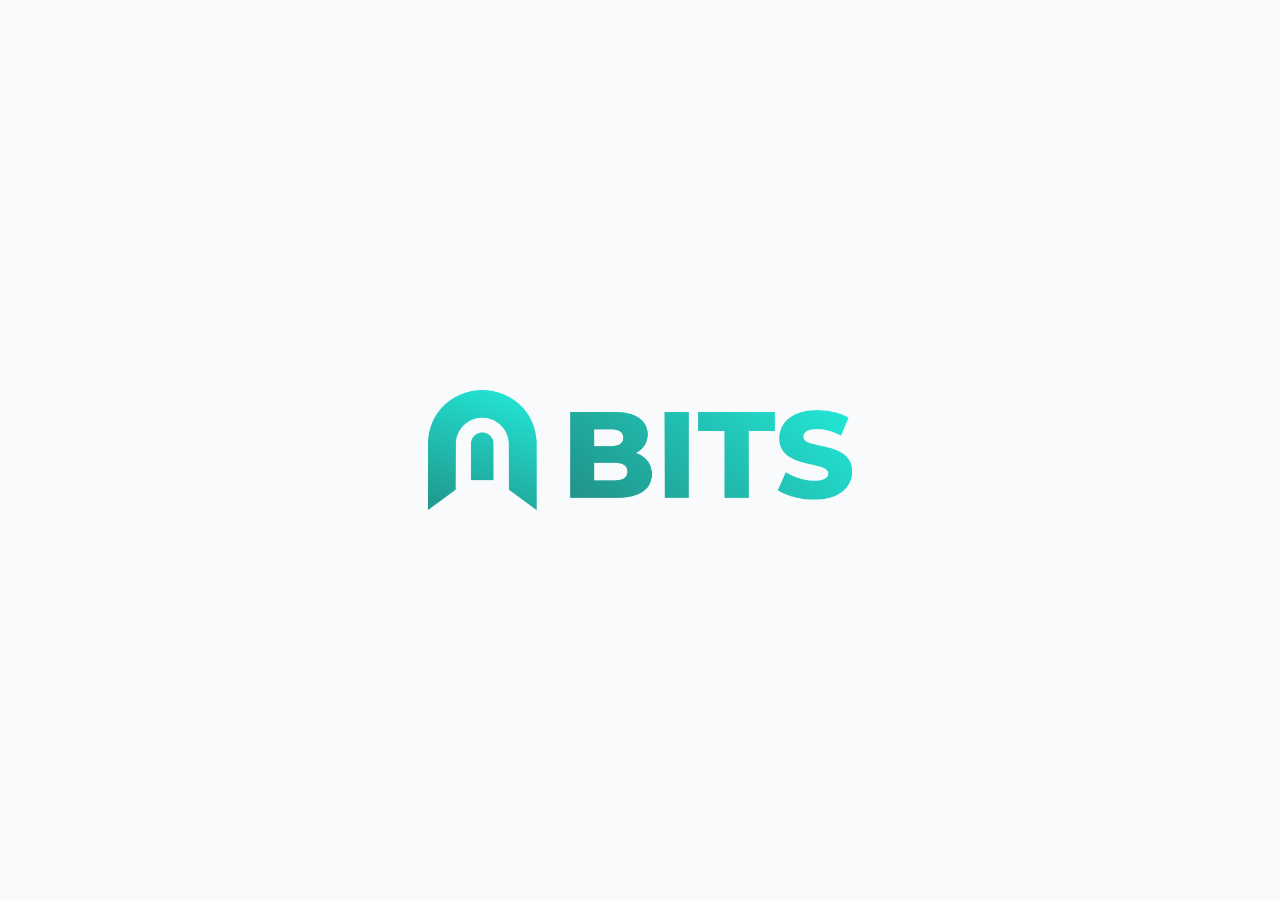
==== commit 54a54cf7: "revisi tampilan & animasi - menambah tampilan waiting page - mengubah tampilan splash screen - merub" ====
--- a/index.html
+++ b/index.html
@@ -4,998 +4,49 @@
 <meta charset="UTF-8">
 <meta name="viewport" content="width=device-width, initial-scale=1.0, maximum-scale=1.0">
 <title>BITS — Business Intelligence Tiga Serangkai</title>
-<style>
-@import url('https://fonts.googleapis.com/css2?family=Plus+Jakarta+Sans:ital,wght@0,400;0,500;0,600;0,700;0,800;1,400&display=swap');
-
-:root{
-  --primary-color:#0d9488;
-  --primary-dark:#0f766e;
-  --primary-shadow:rgba(13,148,136,.3);
-  --primary-dim:rgba(13,148,136,.18);
-  --primary-glow:rgba(13,148,136,.12);
-  --bg-app:#f8fafc;
-  --bg-card:#ffffff;
-  --accent-primary:#0ea5e9;
-  --accent-secondary:#0d9488;
-  --accent-purple:#8b5cf6;
-  --accent-silver:#64748b;
-  --border-color:#e2e8f0;
-  --error:#ef4444;
-  --text-primary:#0f172a;
-  --text-secondary:#334155;
-  --text-muted:#64748b;
-  --text-tertiary:#94a3b8;
-  --text-on-primary:#ffffff;
-  --ease-out-expo:cubic-bezier(.16,1,.3,1);
-  --ease-spring:cubic-bezier(.34,1.56,.64,1);
-  --glow-x:50%;
-  --glow-y:40%;
-}
-
-*{box-sizing:border-box;margin:0;padding:0;}
-html,body{height:100%;}
-body{
-  font-family:'Plus Jakarta Sans',sans-serif;
-  background:var(--bg-app);
-  color:var(--text-primary);
-  overflow:hidden;
-  -webkit-font-smoothing:antialiased;
-}
-::selection{background:var(--primary-dim);color:var(--primary-dark);}
-
-/* ============ SPLASH ============ */
-.splash{
-  position:fixed;inset:0;z-index:999;
-  background:var(--bg-app);
-  display:flex;flex-direction:column;align-items:center;justify-content:center;gap:22px;
-  transition:opacity .6s var(--ease-out-expo), visibility .6s;
-}
-.splash.hide{opacity:0;visibility:hidden;pointer-events:none;}
-.splash-mark{
-  display:flex;align-items:center;gap:14px;
-}
-.splash-logo{
-  width:56px;height:56px;border-radius:16px;
-  background:linear-gradient(135deg,var(--primary-color),var(--accent-primary));
-  display:flex;align-items:center;justify-content:center;
-  color:#fff;font-weight:800;font-size:22px;letter-spacing:-.5px;
-  box-shadow:0 10px 30px -6px var(--primary-shadow);
-  animation:pop .7s var(--ease-spring);
-}
-.splash-word{font-size:30px;font-weight:800;letter-spacing:-.5px;color:var(--text-primary);}
-.splash-word span{color:var(--primary-color);}
-.splash-dots{display:flex;gap:6px;}
-.splash-dots span{width:6px;height:6px;border-radius:50%;background:var(--primary-color);opacity:.3;animation:blink 1.2s infinite;}
-.splash-dots span:nth-child(2){animation-delay:.15s;}
-.splash-dots span:nth-child(3){animation-delay:.3s;}
-@keyframes blink{0%,100%{opacity:.25;transform:scale(1);}50%{opacity:1;transform:scale(1.2);}}
-@keyframes pop{0%{transform:scale(.6) rotate(-8deg);opacity:0;}100%{transform:scale(1) rotate(0);opacity:1;}}
-
-/* ============ HEADER ============ */
-.app-header{
-  position:fixed;top:0;left:0;right:0;z-index:200;height:64px;
-}
-.app-header__backdrop{
-  position:absolute;inset:0;
-  background:linear-gradient(135deg,rgba(255,255,255,.82) 0%,rgba(240,253,250,.78) 100%);
-  backdrop-filter:blur(20px) saturate(1.5);
-  -webkit-backdrop-filter:blur(20px) saturate(1.5);
-  border-bottom:1px solid rgba(13,148,136,.12);
-  box-shadow:0 1px 0 rgba(255,255,255,.9) inset, 0 8px 32px -8px rgba(13,148,136,.08);
-}
-.app-header__inner{
-  position:relative;z-index:1;height:100%;display:flex;align-items:center;
-  padding:0 28px;gap:20px;
-}
-.brandmark{display:flex;align-items:center;gap:10px;flex-shrink:0;}
-.brandmark-icon{
-  width:32px;height:32px;border-radius:9px;
-  background:linear-gradient(135deg,var(--primary-color),var(--accent-primary));
-  display:flex;align-items:center;justify-content:center;color:#fff;font-weight:800;font-size:14px;
-}
-.brandmark-word{font-weight:800;font-size:15px;letter-spacing:-.3px;color:var(--text-primary);}
-.brandmark-word span{color:var(--primary-color);}
-.header-title{
-  font-size:12.5px;font-weight:700;color:var(--text-muted);
-  letter-spacing:.3px;
-  padding-left:20px;border-left:1px solid var(--border-color);
-  white-space:nowrap;overflow:hidden;text-overflow:ellipsis;
-}
-.header-title b{color:var(--text-primary);font-weight:700;}
-.header-right{margin-left:auto;display:flex;align-items:center;gap:16px;flex-shrink:0;}
-.header-counter{font-size:12.5px;font-weight:700;color:var(--text-muted);font-variant-numeric:tabular-nums;letter-spacing:.3px;}
-.header-counter b{color:var(--primary-color);font-weight:800;}
-.header-fs-btn{
-  width:34px;height:34px;border-radius:9px;border:1px solid var(--border-color);background:#fff;
-  display:flex;align-items:center;justify-content:center;cursor:pointer;color:var(--text-muted);
-  transition:all .2s ease;
-}
-.header-fs-btn:hover{border-color:var(--primary-color);color:var(--primary-color);}
-
-/* progress bar */
-.progress-track{position:fixed;top:64px;left:0;right:0;height:2px;background:var(--border-color);z-index:199;}
-.progress-fill{height:100%;width:0%;background:linear-gradient(90deg,var(--primary-color),var(--accent-primary));transition:width .5s var(--ease-out-expo);}
-
-/* ============ DOTS NAV ============ */
-.dots-nav{
-  position:fixed;left:50%;bottom:35px;transform:translateX(-50%);z-index:190;
-  display:flex;flex-direction:row;align-items:center;gap:9px;
-  padding:10px 16px;border-radius:999px;
-  background:rgba(255,255,255,.85);border:1px solid var(--border-color);
-  backdrop-filter:blur(14px) saturate(1.4);-webkit-backdrop-filter:blur(14px) saturate(1.4);
-  box-shadow:0 8px 24px rgba(15,23,42,.08);
-}
-.dot{
-  width:8px;height:8px;border-radius:50%;background:var(--border-color);cursor:pointer;
-  transition:all .3s var(--ease-spring);position:relative;flex-shrink:0;
-}
-.dot:hover{background:var(--accent-silver);}
-.dot.active{background:var(--primary-color);width:22px;border-radius:5px;}
-.dot::after{
-  content:attr(data-label);position:absolute;bottom:22px;left:50%;transform:translateX(-50%);
-  background:var(--text-primary);color:#fff;font-size:11px;font-weight:600;padding:5px 10px;border-radius:7px;
-  white-space:nowrap;opacity:0;pointer-events:none;transition:opacity .2s ease;
-}
-.dot:hover::after{opacity:1;}
-
-@media (max-width:900px){ .dots-nav{display:none;} }
-
-/* ============ ARROWS ============ */
-.nav-arrow{
-  position:fixed;bottom:26px;z-index:190;
-  width:46px;height:46px;border-radius:50%;background:#fff;border:1px solid var(--border-color);
-  box-shadow:0 4px 16px rgba(0,0,0,.08);
-  display:flex;align-items:center;justify-content:center;cursor:pointer;color:var(--text-secondary);
-  transition:all .2s var(--ease-out-expo);
-}
-.nav-arrow:hover{border-color:var(--primary-color);color:var(--primary-color);transform:translateY(-2px);box-shadow:0 8px 22px rgba(13,148,136,.18);}
-.nav-arrow.disabled{opacity:.3;pointer-events:none;}
-.nav-arrow--prev{left:26px;}
-.nav-arrow--next{right:26px;}
-.nav-arrow--next{background:linear-gradient(135deg,var(--primary-color),var(--primary-dark));color:#fff;border:none;box-shadow:0 6px 20px var(--primary-dim);}
-.nav-arrow--next:hover{color:#fff;box-shadow:0 8px 24px var(--primary-dim);}
-
-/* ============ DECK ============ */
-.deck{position:fixed;top:64px;left:0;right:0;bottom:0;overflow:hidden;}
-.slide{
-  position:absolute;inset:0;
-  display:flex;align-items:center;justify-content:center;
-  padding:36px 80px 70px;
-  opacity:0;
-  transform:translateX(40px) scale(.98);
-  transition:opacity .55s var(--ease-out-expo), transform .55s var(--ease-out-expo);
-  pointer-events:none;
-  overflow-y:auto;
-}
-.slide.active{opacity:1;transform:translateX(0) scale(1);pointer-events:auto;}
-.slide.prev{transform:translateX(-40px) scale(.98);}
-@media (max-width:900px){ .slide{padding:24px 20px 90px;} }
-
-.slide-inner{width:100%;max-width:1120px;margin:auto;}
-
-.eyebrow{
-  display:inline-flex;align-items:center;gap:8px;margin-bottom:14px;
-  font-size:11.5px;font-weight:800;letter-spacing:2.5px;text-transform:uppercase;color:var(--primary-color);
-}
-.eyebrow::before{content:'';width:22px;height:2px;background:var(--primary-color);border-radius:999px;}
-
-h1.slide-title{font-size:40px;font-weight:800;letter-spacing:-1px;line-height:1.12;color:var(--text-primary);margin-bottom:14px;}
-h1.slide-title span{color:var(--primary-color);}
-.slide-lead{font-size:15.5px;color:var(--text-muted);line-height:1.65;max-width:720px;margin-bottom:30px;}
-@media (max-width:900px){ h1.slide-title{font-size:28px;} }
-
-/* grid overlay bg — layer global, tampil di semua slide */
-.grid-bg{position:fixed;inset:0;z-index:0;pointer-events:none;
-  background-image:linear-gradient(rgba(0,0,0,.025) 1px,transparent 1px),linear-gradient(90deg,rgba(0,0,0,.025) 1px,transparent 1px);
-  background-size:44px 44px;
-  mask-image:radial-gradient(ellipse 80% 70% at 50% 30%,#000 40%,transparent 100%);
-  -webkit-mask-image:radial-gradient(ellipse 80% 70% at 50% 30%,#000 40%,transparent 100%);
-}
-
-/* ============ GENERIC CARD ============ */
-.card{
-  background:#fff;border:1px solid var(--border-color);border-radius:18px;padding:22px;
-  box-shadow:0 10px 30px rgba(15,23,42,.05);
-  transition:box-shadow .28s ease, transform .28s ease, border-color .2s ease;
-}
-.card:hover{box-shadow:0 16px 40px rgba(15,23,42,.09);transform:translateY(-3px);border-color:rgba(13,148,136,.25);}
-
-.grid-2{display:grid;grid-template-columns:1fr 1fr;gap:16px;}
-.grid-3{display:grid;grid-template-columns:repeat(3,1fr);gap:16px;}
-.grid-4{display:grid;grid-template-columns:repeat(4,1fr);gap:14px;}
-@media (max-width:900px){ .grid-2,.grid-3,.grid-4{grid-template-columns:1fr;} }
-
-.badge{
-  display:inline-flex;align-items:center;gap:6px;padding:5px 12px;border-radius:999px;
-  font-size:11px;font-weight:700;letter-spacing:.3px;background:var(--primary-glow);color:var(--primary-dark);
-}
-.dot-sw{width:7px;height:7px;border-radius:50%;flex-shrink:0;}
-
-/* =============== SLIDE 1 : COVER =============== */
-.cover{position:relative;height:100%;width:100%;display:flex;align-items:center;}
-.global-glow{
-  position:fixed;inset:0;z-index:0;pointer-events:none;
-  background:radial-gradient(ellipse 800px 600px at var(--glow-x) var(--glow-y),rgba(13,148,136,.12) 0%,rgba(14,165,233,.05) 45%,transparent 72%);
-}
-.cover-content{max-width:820px;position:relative;z-index:2;}
-.cover-badge{
-  display:inline-flex;align-items:center;gap:8px;padding:7px 16px;border-radius:999px;
-  background:#fff;border:1px solid var(--border-color);box-shadow:0 4px 16px rgba(0,0,0,.05);
-  font-size:11.5px;font-weight:700;letter-spacing:1.5px;text-transform:uppercase;color:var(--text-muted);margin-bottom:26px;
-}
-.cover-badge b{color:var(--primary-color);}
-.cover-title{
-  font-size:96px;font-weight:800;letter-spacing:-4px;line-height:.95;
-  background:linear-gradient(135deg,var(--text-primary) 20%,var(--primary-color) 65%,var(--accent-primary) 100%);
-  -webkit-background-clip:text;background-clip:text;-webkit-text-fill-color:transparent;
-  margin-bottom:8px;
-}
-.cover-full{font-size:16px;font-weight:700;color:var(--text-muted);letter-spacing:.2px;margin-bottom:22px;}
-.cover-quote{
-  font-size:19px;line-height:1.6;color:var(--text-secondary);font-weight:500;max-width:600px;margin-bottom:34px;
-}
-.cover-quote i{color:var(--primary-color);font-style:normal;font-weight:700;}
-.cover-meta{display:flex;align-items:center;gap:14px;font-size:13.5px;color:var(--text-muted);font-weight:600;margin-bottom:34px;}
-.cover-meta .sep{width:4px;height:4px;border-radius:50%;background:var(--text-tertiary);}
-.platform-row{display:flex;flex-wrap:wrap;gap:10px;}
-.platform-chip{
-  display:flex;align-items:center;gap:8px;padding:8px 14px 8px 10px;border-radius:20px;
-  background:#fff;border:1px solid var(--border-color);box-shadow:0 4px 12px rgba(0,0,0,.05);
-  font-size:12.5px;font-weight:700;color:var(--text-secondary);
-}
-.plat-ic{width:22px;height:22px;border-radius:6px;display:flex;align-items:center;justify-content:center;color:#fff;font-size:10px;font-weight:800;flex-shrink:0;}
-
-.cover-floats{position:absolute;right:0;top:0;bottom:0;width:340px;z-index:1;display:none;}
-@media (min-width:1180px){ .cover-floats{display:block;} }
-.fcard{
-  position:absolute;background:rgba(255,255,255,.95);border:1px solid rgba(255,255,255,.9);
-  box-shadow:0 8px 32px rgba(0,0,0,.08);border-radius:14px;padding:13px 18px;
-  display:flex;align-items:center;gap:11px;animation:floatY 4.2s ease-in-out infinite;
-}
-.fcard-dot{width:9px;height:9px;border-radius:50%;flex-shrink:0;}
-.fcard-label{font-size:10.5px;color:var(--text-muted);margin-bottom:2px;}
-.fcard-value{font-size:20px;font-weight:800;color:var(--text-primary);}
-@keyframes floatY{0%,100%{transform:translateY(0);}50%{transform:translateY(-10px);}}
-.fc1{top:14%;right:14%;animation-delay:0s;}
-.fc2{top:42%;right:0%;animation-delay:1.1s;}
-.fc3{top:70%;right:18%;animation-delay:.55s;}
-
-/* =============== SLIDE 2: TIM KAMI =============== */
-.team-head{text-align:center;max-width:680px;margin:0 auto 34px;}
-.team-eyebrow{
-  font-size:11.5px;font-weight:800;letter-spacing:2.5px;text-transform:uppercase;color:var(--primary-color);
-  margin-bottom:12px;
-}
-.team-head h1.slide-title{text-align:center;margin-bottom:16px;}
-.team-divider{width:56px;height:2px;background:var(--border-color);margin:0 auto;border-radius:99px;}
-
-.team-grid{display:grid;grid-template-columns:repeat(4,1fr);gap:18px;}
-@media (max-width:1100px){ .team-grid{grid-template-columns:repeat(2,1fr);} }
-@media (max-width:640px){ .team-grid{grid-template-columns:1fr;} }
-
-.team-card{padding:0;overflow:hidden;display:flex;flex-direction:column;}
-.team-photo{
-  position:relative;aspect-ratio:4/4.3;display:flex;align-items:center;justify-content:center;
-  overflow:hidden;
-}
-.team-photo-initial{
-  font-size:64px;font-weight:800;color:rgba(255,255,255,.92);letter-spacing:-1px;
-  text-shadow:0 4px 20px rgba(0,0,0,.12);
-}
-.team-photo::after{
-  content:'';position:absolute;inset:0;
-  background:linear-gradient(180deg,rgba(255,255,255,0) 55%,rgba(0,0,0,.14) 100%);
-}
-.team-body{padding:16px 18px 14px;}
-.team-name{font-size:15px;font-weight:800;color:var(--text-primary);margin-bottom:6px;}
-.team-meta{font-size:11.5px;color:var(--text-muted);line-height:1.6;}
-.team-meta b{color:var(--text-secondary);font-weight:700;}
-.team-footer{
-  display:flex;align-items:center;gap:8px;padding:12px 18px;border-top:1px solid var(--border-color);
-}
-.team-role-ic{
-  width:22px;height:22px;border-radius:7px;display:flex;align-items:center;justify-content:center;flex-shrink:0;color:#fff;
-}
-/* =============== SLIDE 3: PROBLEM CARDS =============== */
-
-.problem-card{display:flex;gap:16px;align-items:flex-start;}
-.problem-num{
-  width:38px;height:38px;border-radius:11px;background:var(--primary-glow);color:var(--primary-dark);
-  display:flex;align-items:center;justify-content:center;font-weight:800;font-size:14px;flex-shrink:0;
-}
-.problem-title{font-size:14.5px;font-weight:700;color:var(--text-primary);margin-bottom:6px;line-height:1.4;}
-.problem-impact{font-size:13px;color:var(--text-muted);line-height:1.55;}
-.problem-impact b{color:var(--error);font-weight:700;}
-.closing-line{
-  margin-top:24px;padding:16px 20px;border-radius:14px;background:rgba(239,68,68,.05);
-  border:1px solid rgba(239,68,68,.15);font-size:13.5px;color:var(--text-secondary);line-height:1.6;
-}
-.closing-line b{color:var(--error);}
-
-/* =============== SLIDE 3: SOLUSI =============== */
-.sol-card{position:relative;overflow:hidden;}
-.sol-num{
-  position:absolute;top:-8px;right:2px;font-size:56px;font-weight:800;color:var(--primary-glow);line-height:1;
-  font-family:'Plus Jakarta Sans',sans-serif;
-}
-.sol-icon{
-  width:44px;height:44px;border-radius:12px;display:flex;align-items:center;justify-content:center;margin-bottom:14px;
-  color:#fff;
-}
-.sol-title{font-size:15.5px;font-weight:800;color:var(--text-primary);margin-bottom:8px;}
-.sol-desc{font-size:13px;color:var(--text-muted);line-height:1.6;}
-
-/* =============== SLIDE 4: ARSITEKTUR =============== */
-.arch-wrap{display:flex;flex-direction:column;align-items:center;gap:0;}
-.arch-row{display:flex;gap:22px;align-items:stretch;justify-content:center;flex-wrap:wrap;}
-.arch-box{
-  width:200px;background:#fff;border:1.5px solid var(--border-color);border-radius:16px;padding:18px 16px;
-  text-align:center;box-shadow:0 8px 24px rgba(15,23,42,.05);position:relative;
-}
-.arch-box.strong{border-color:var(--primary-color);box-shadow:0 10px 30px var(--primary-dim);}
-.arch-ic{width:38px;height:38px;border-radius:10px;margin:0 auto 10px;display:flex;align-items:center;justify-content:center;color:#fff;font-weight:800;font-size:14px;}
-.arch-name{font-size:13.5px;font-weight:800;color:var(--text-primary);margin-bottom:3px;}
-.arch-desc{font-size:11px;color:var(--text-muted);line-height:1.4;}
-.arch-connector{width:2px;height:34px;background:repeating-linear-gradient(180deg,var(--primary-color) 0 6px,transparent 6px 12px);margin:0 auto;}
-.arch-connector-h{height:2px;flex:1;align-self:center;background:repeating-linear-gradient(90deg,var(--border-color) 0 6px,transparent 6px 12px);}
-.arch-onprem{
-  margin-top:26px;display:inline-flex;align-items:center;gap:8px;padding:8px 16px;border-radius:999px;
-  background:var(--primary-glow);color:var(--primary-dark);font-size:12px;font-weight:700;
-}
-
-/* =============== SLIDE 5: TECH STACK =============== */
-.stack-col-title{font-size:12px;font-weight:800;letter-spacing:1.5px;text-transform:uppercase;color:var(--text-muted);margin-bottom:12px;padding-bottom:10px;border-bottom:1px solid var(--border-color);}
-.stack-item{padding:12px 0;border-bottom:1px dashed var(--border-color);}
-.stack-item:last-child{border-bottom:none;}
-.stack-name-row{display:flex;align-items:baseline;justify-content:space-between;gap:8px;margin-bottom:4px;}
-.stack-name{font-size:13.5px;font-weight:700;color:var(--text-primary);}
-.stack-ver{font-size:10.5px;font-weight:700;color:var(--accent-primary);background:rgba(14,165,233,.08);padding:2px 7px;border-radius:6px;white-space:nowrap;}
-.stack-reason{font-size:12px;color:var(--text-muted);line-height:1.5;}
-
-/* =============== SLIDE 6/7 FEATURE GRID =============== */
-.feat-num{
-  display:inline-flex;align-items:center;justify-content:center;width:26px;height:26px;border-radius:8px;
-  background:var(--primary-color);color:#fff;font-size:11.5px;font-weight:800;margin-bottom:12px;
-}
-.feat-title{font-size:14px;font-weight:800;color:var(--text-primary);margin-bottom:8px;}
-.feat-list{list-style:none;}
-.feat-list li{font-size:12.5px;color:var(--text-muted);line-height:1.65;padding-left:14px;position:relative;}
-.feat-list li::before{content:'';position:absolute;left:0;top:9px;width:5px;height:5px;border-radius:50%;background:var(--accent-primary);}
-
-/* table */
-.tbl{width:100%;border-collapse:collapse;font-size:12.5px;}
-.tbl th{
-  text-align:left;padding:10px 14px;background:#f8fafc;color:var(--text-muted);
-  font-size:10.5px;font-weight:800;letter-spacing:.8px;text-transform:uppercase;border-bottom:1px solid var(--border-color);
-}
-.tbl td{padding:11px 14px;border-bottom:1px solid var(--border-color);color:var(--text-secondary);}
-.tbl tr:last-child td{border-bottom:none;}
-.tbl td b{color:var(--text-primary);font-weight:700;}
-
-/* =============== SLIDE 8: TIMELINE =============== */
-.team-strip{display:flex;flex-wrap:wrap;gap:10px;margin-bottom:28px;}
-.team-pill{display:flex;align-items:center;gap:8px;padding:7px 14px 7px 7px;border-radius:999px;background:#fff;border:1px solid var(--border-color);box-shadow:0 4px 12px rgba(0,0,0,.05);}
-.team-avatar{width:26px;height:26px;border-radius:50%;display:flex;align-items:center;justify-content:center;color:#fff;font-size:10.5px;font-weight:800;}
-.team-pill-text{font-size:12px;font-weight:700;color:var(--text-primary);}
-.team-pill-role{font-size:10.5px;color:var(--text-muted);}
-
-.timeline{position:relative;padding-left:26px;}
-.timeline::before{content:'';position:absolute;left:6px;top:6px;bottom:6px;width:2px;background:var(--border-color);}
-.tl-item{position:relative;padding-bottom:26px;}
-.tl-item:last-child{padding-bottom:0;}
-.tl-dot{position:absolute;left:-26px;top:2px;width:14px;height:14px;border-radius:50%;background:#fff;border:3px solid var(--primary-color);box-shadow:0 0 0 4px var(--primary-glow);}
-.tl-phase{font-size:11px;font-weight:800;letter-spacing:1.2px;text-transform:uppercase;color:var(--primary-color);margin-bottom:3px;}
-.tl-month{font-size:11.5px;font-weight:700;color:var(--text-tertiary);margin-bottom:6px;}
-.tl-desc{font-size:13px;color:var(--text-secondary);line-height:1.6;max-width:640px;}
-
-/* =============== SLIDE 9: METRIK =============== */
-.metric-row{display:grid;grid-template-columns:1.3fr 1fr 1fr;gap:0;align-items:center;padding:15px 0;border-bottom:1px solid var(--border-color);}
-.metric-row:first-child{padding-top:0;}
-.metric-row.head{padding-bottom:10px;}
-.metric-row.head span{font-size:10.5px;font-weight:800;letter-spacing:1px;text-transform:uppercase;color:var(--text-tertiary);}
-.metric-label{font-size:13.5px;font-weight:700;color:var(--text-primary);}
-.metric-before{font-size:12.5px;color:var(--text-muted);}
-.metric-after{font-size:12.5px;font-weight:700;color:var(--primary-dark);display:flex;align-items:center;gap:6px;}
-.metric-after::before{content:'✓';display:inline-flex;width:16px;height:16px;border-radius:50%;background:var(--primary-color);color:#fff;font-size:9px;align-items:center;justify-content:center;flex-shrink:0;}
-@media (max-width:900px){ .metric-row{grid-template-columns:1fr;gap:4px;} }
-
-/* =============== SLIDE 10: KESIMPULAN =============== */
-.check-card{display:flex;gap:14px;}
-.check-ic{width:34px;height:34px;border-radius:10px;background:var(--primary-color);color:#fff;display:flex;align-items:center;justify-content:center;flex-shrink:0;font-weight:800;}
-.check-title{font-size:13.5px;font-weight:800;color:var(--text-primary);margin-bottom:5px;}
-.check-desc{font-size:12.5px;color:var(--text-muted);line-height:1.6;}
-.quote-block{
-  margin-top:26px;padding:24px 28px;border-radius:18px;
-  background:linear-gradient(135deg,var(--primary-color),var(--primary-dark));
-  color:#fff;font-size:16px;line-height:1.65;font-weight:600;position:relative;
-  box-shadow:0 16px 40px var(--primary-dim);
-}
-.quote-block::before{content:'"';position:absolute;top:6px;left:20px;font-size:60px;font-weight:800;opacity:.2;font-family:Georgia,serif;}
-
-/* =============== SLIDE 11: PENUTUP =============== */
-.thanks-title{font-size:64px;font-weight:800;letter-spacing:-2px;margin-bottom:36px;
-  background:linear-gradient(135deg,var(--text-primary),var(--primary-color));-webkit-background-clip:text;background-clip:text;-webkit-text-fill-color:transparent;}
-.dev-card{display:flex;align-items:center;gap:14px;}
-.dev-avatar{width:46px;height:46px;border-radius:50%;display:flex;align-items:center;justify-content:center;color:#fff;font-weight:800;font-size:16px;flex-shrink:0;}
-.dev-name{font-size:14px;font-weight:800;color:var(--text-primary);}
-.dev-role{font-size:11.5px;color:var(--text-muted);}
-.mentor-block{margin-top:8px;}
-.mentor-group-title{font-size:11px;font-weight:800;letter-spacing:1.2px;text-transform:uppercase;color:var(--text-tertiary);margin:18px 0 10px;}
-.mentor-group-title:first-child{margin-top:0;}
-.mentor-item{font-size:13px;color:var(--text-secondary);line-height:1.7;padding-left:14px;position:relative;}
-.mentor-item::before{content:'';position:absolute;left:0;top:9px;width:5px;height:5px;border-radius:50%;background:var(--accent-primary);}
-.mentor-item b{color:var(--text-primary);}
-
-/* section label small (reused) */
-.mini-label{font-size:10.5px;font-weight:800;letter-spacing:1px;text-transform:uppercase;color:var(--text-tertiary);margin-bottom:10px;}
-
-/* scrollbar tidy */
-.slide::-webkit-scrollbar{width:6px;}
-.slide::-webkit-scrollbar-thumb{background:var(--border-color);border-radius:99px;}
-
-@media (max-width:900px){
-  .cover-title{font-size:56px;}
-  .thanks-title{font-size:38px;}
-  .arch-row{gap:14px;}
-  .arch-box{width:150px;padding:14px 10px;}
-}
-</style>
+<meta name="description" content="Portal presentasi BITS — Business Intelligence Tiga Serangkai. Satu portal, semua dashboard.">
+<link rel="stylesheet" href="src/styles/global.css">
 </head>
 <body>
 
-<!-- SPLASH -->
-<div class="splash" id="splash">
-  <div class="splash-mark">
-    <img src="assets/brand/bits.png" alt="BITS" style="height:64px; width:auto; object-fit:contain; animation:pop .7s var(--ease-spring);">
+<!-- WAITING SCREEN -->
+<div class="waiting-screen" id="waiting-screen">
+  <div class="waiting-content">
+    <img src="assets/brand/bitshorizontal.png" alt="BITS" class="waiting-logo" />
   </div>
-  <div class="splash-dots"><span></span><span></span><span></span></div>
 </div>
 
-<!-- HEADER -->
-<header class="app-header">
-  <div class="app-header__backdrop"></div>
-  <div class="app-header__inner">
-    <div class="brandmark">
-      <img src="assets/brand/bitshorizontal.png" alt="BITS" style="height:32px; width:auto; object-fit:contain;">
+<!-- SPLASH -->
+<div class="splash-overlay uninitialized" id="splash">
+  <div class="splash-brand">
+    <div class="splash-icon">
+      <img src="assets/brand/Logo.png" alt="" />
     </div>
-    <div class="header-title">Presentasi Kerja Praktek 2026 · <b id="slideTitleTxt">Cover</b></div>
-    <div class="header-right">
-      <div class="header-counter"><b id="curNum">01</b>&nbsp;/&nbsp;<span id="totNum">11</span></div>
-      <button class="header-fs-btn" id="fsBtn" title="Fullscreen">
-        <svg width="15" height="15" viewBox="0 0 24 24" fill="none" stroke="currentColor" stroke-width="2.3"><path d="M8 3H5a2 2 0 0 0-2 2v3"/><path d="M21 8V5a2 2 0 0 0-2-2h-3"/><path d="M3 16v3a2 2 0 0 0 2 2h3"/><path d="M16 21h3a2 2 0 0 0 2-2v-3"/></svg>
-      </button>
+    <div class="splash-sep"></div>
+    <div class="splash-wordmark">
+      <img src="assets/brand/bits.png" alt="BITS" />
     </div>
   </div>
-</header>
-<div class="progress-track"><div class="progress-fill" id="progressFill"></div></div>
+  <div class="splash-dots">
+    <span></span><span></span><span></span>
+  </div>
+</div>
 
-<!-- DOTS NAV -->
-<div class="dots-nav" id="dotsNav"></div>
+<!-- ═══════════ MOUNT POINTS FOR COMPONENTS ═══════════ -->
+<!-- Header (app bar + branding + counter + fullscreen) -->
+<div id="headerMount"></div>
 
-<!-- ARROWS -->
-<div class="nav-arrow nav-arrow--prev" id="prevBtn">
-  <svg width="17" height="17" viewBox="0 0 24 24" fill="none" stroke="currentColor" stroke-width="2.5"><polyline points="15 18 9 12 15 6"/></svg>
-</div>
-<div class="nav-arrow nav-arrow--next" id="nextBtn">
-  <svg width="17" height="17" viewBox="0 0 24 24" fill="none" stroke="currentColor" stroke-width="2.5"><polyline points="9 18 15 12 9 6"/></svg>
-</div>
+<!-- Progress bar -->
+<div id="progressMount"></div>
 
 <!-- GLOBAL GLOW -->
 <div class="grid-bg"></div>
 <div class="global-glow"></div>
 
-<!-- DECK -->
-<div class="deck" id="deck">
+<!-- DECK — slides are injected here by app.js -->
+<div class="deck" id="deck"></div>
 
-  <!-- SLIDE 1 — COVER -->
-  <section class="slide" data-title="Cover">
-    <div class="cover">
-      <div class="cover-content">
-        <div class="cover-badge">PT Tiga Serangkai Inti Corpora · <b>Kerja Praktek 2026</b></div>
-        <img src="assets/brand/bits.png" alt="BITS" style="height:110px; width:auto; object-fit:contain; margin-top:12px; margin-bottom:12px; display:block;">
-        <div class="cover-full">Business Intelligence Tiga Serangkai Portal</div>
-        <p class="cover-quote">Satu portal. Semua dashboard. Akses seluruh data bisnis dari <i>Power BI</i> hingga <i>DevExpress</i> dalam satu antarmuka yang seragam.</p>
-        <div class="cover-meta"><span>Presentasi Full Tim</span><span class="sep"></span><span>Februari – Juni 2026</span></div>
-        <div class="platform-row">
-          <div class="platform-chip"><img src="assets/icons/powerbi.png" class="plat-ic" style="background:transparent; object-fit:contain; padding:2px;" alt="PB">Power BI</div>
-          <div class="platform-chip"><img src="assets/icons/looker.png" class="plat-ic" style="background:transparent; object-fit:contain; padding:2px;" alt="LK">Looker</div>
-          <div class="platform-chip"><img src="assets/icons/lookerstudio.png" class="plat-ic" style="background:transparent; object-fit:contain; padding:2px;" alt="LS">Looker Studio</div>
-          <div class="platform-chip"><img src="assets/icons/metabase.png" class="plat-ic" style="background:transparent; object-fit:contain; padding:2px;" alt="MB">Metabase</div>
-          <div class="platform-chip"><img src="assets/icons/tableau.png" class="plat-ic" style="background:transparent; object-fit:contain; padding:2px;" alt="TB">Tableau</div>
-          <div class="platform-chip"><img src="assets/icons/devexpress.png" class="plat-ic" style="background:transparent; object-fit:contain; padding:2px;" alt="DX">DevExpress</div>
-        </div>
-      </div>
-      <div class="cover-floats">
-        <div class="fcard fc1"><div class="fcard-dot" style="background:var(--accent-primary)"></div><div><div class="fcard-label">Platform BI</div><div class="fcard-value">6</div></div></div>
-        <div class="fcard fc2"><div class="fcard-dot" style="background:var(--accent-secondary)"></div><div><div class="fcard-label">Developer</div><div class="fcard-value">4</div></div></div>
-        <div class="fcard fc3"><div class="fcard-dot" style="background:#8b5cf6"></div><div><div class="fcard-label">Portal Terpusat</div><div class="fcard-value">1</div></div></div>
-      </div>
-    </div>
-  </section>
-
-  <!-- SLIDE 2 — TIM KAMI -->
-  <section class="slide" data-title="Tim Kami">
-    <div class="slide-inner">
-      <div class="team-head">
-        <div class="team-eyebrow">Tim Kami</div>
-        <h1 class="slide-title">Empat orang di balik <span>BITS</span>, membangun portal BI yang cepat, rapi, dan personal.</h1>
-        <div class="team-divider"></div>
-      </div>
-      <div class="team-grid">
-        <div class="card team-card">
-          <div class="team-photo" style="background:linear-gradient(160deg,#0d9488,#0f766e);">
-            <span class="team-photo-initial">AC</span>
-          </div>
-          <div class="team-body">
-            <div class="team-name">Adam Candra Kirana Wardana</div>
-            <div class="team-meta"><b>Tiga Serangkai University</b><br>NIM 23430018</div>
-          </div>
-          <div class="team-footer">
-            <div class="team-role-ic" style="background:var(--primary-color);">
-              <svg width="12" height="12" viewBox="0 0 24 24" fill="none" stroke="currentColor" stroke-width="2.5"><polyline points="16 18 22 12 16 6"/><polyline points="8 6 2 12 8 18"/></svg>
-            </div>
-            <div class="team-role-text">Frontend</div>
-          </div>
-        </div>
-
-        <div class="card team-card">
-          <div class="team-photo" style="background:linear-gradient(160deg,#8b5cf6,#7c3aed);">
-            <span class="team-photo-initial">MN</span>
-          </div>
-          <div class="team-body">
-            <div class="team-name">Muhammad Naufal Irfani</div>
-            <div class="team-meta"><b>Tiga Serangkai University</b><br>NIM 23430008</div>
-          </div>
-          <div class="team-footer">
-            <div class="team-role-ic" style="background:#8b5cf6;">
-              <svg width="12" height="12" viewBox="0 0 24 24" fill="none" stroke="currentColor" stroke-width="2.5"><polyline points="16 18 22 12 16 6"/><polyline points="8 6 2 12 8 18"/></svg>
-            </div>
-            <div class="team-role-text">Frontend</div>
-          </div>
-        </div>
-
-        <div class="card team-card">
-          <div class="team-photo" style="background:linear-gradient(160deg,#f59e0b,#d97706);">
-            <span class="team-photo-initial">SG</span>
-          </div>
-          <div class="team-body">
-            <div class="team-name">Septian Gilang Dwi Prasetyo</div>
-            <div class="team-meta"><b>Universitas Tiga Serangkai</b><br>NIM 23430025</div>
-          </div>
-          <div class="team-footer">
-            <div class="team-role-ic" style="background:#f59e0b;">
-              <svg width="12" height="12" viewBox="0 0 24 24" fill="none" stroke="currentColor" stroke-width="2.5"><ellipse cx="12" cy="5" rx="9" ry="3"/><path d="M3 5v14a9 3 0 0 0 18 0V5"/><path d="M3 12a9 3 0 0 0 18 0"/></svg>
-            </div>
-            <div class="team-role-text">Backend</div>
-          </div>
-        </div>
-
-        <div class="card team-card">
-          <div class="team-photo" style="background:linear-gradient(160deg,#0ea5e9,#0284c7);">
-            <span class="team-photo-initial">AB</span>
-          </div>
-          <div class="team-body">
-            <div class="team-name">Aurellius Bevan Yudira</div>
-            <div class="team-meta"><b>Universitas Gadjah Mada</b></div>
-          </div>
-          <div class="team-footer">
-            <div class="team-role-ic" style="background:var(--accent-primary);">
-              <svg width="12" height="12" viewBox="0 0 24 24" fill="none" stroke="currentColor" stroke-width="2.5"><ellipse cx="12" cy="5" rx="9" ry="3"/><path d="M3 5v14a9 3 0 0 0 18 0V5"/><path d="M3 12a9 3 0 0 0 18 0"/></svg>
-            </div>
-            <div class="team-role-text">Backend</div>
-          </div>
-        </div>
-      </div>
-    </div>
-  </section>
-
-  <!-- SLIDE 3 — LATAR BELAKANG -->
-  <section class="slide" data-title="Latar Belakang">
-    <div class="slide-inner">
-      <div class="eyebrow">Masalah</div>
-      <h1 class="slide-title">Kondisi Sebelum <span>BITS</span></h1>
-      <p class="slide-lead">PT Tiga Serangkai Inti Corpora adalah <i>holding company</i> yang menaungi unit bisnis mulai dari penerbitan, ritel (Assalam Hypermarket), distribusi, hingga pendidikan (Tiga Serangkai University &amp; Al Firdaus).</p>
-      <div class="grid-2">
-        <div class="card problem-card">
-          <div class="problem-num">01</div>
-          <div>
-            <div class="problem-title">6 platform BI berjalan terpisah — Power BI, Looker, Looker Studio, Metabase, Tableau, DevExpress</div>
-            <div class="problem-impact"><b>Dampak:</b> karyawan harus login &amp; berpindah antar 6 sistem berbeda hanya untuk data lintas departemen.</div>
-          </div>
-        </div>
-        <div class="card problem-card">
-          <div class="problem-num">02</div>
-          <div>
-            <div class="problem-title">Tidak ada kontrol akses terpusat</div>
-            <div class="problem-impact"><b>Dampak:</b> pengelolaan "siapa boleh lihat dashboard apa" bergantung tiap platform, tidak konsisten.</div>
-          </div>
-        </div>
-        <div class="card problem-card">
-          <div class="problem-num">03</div>
-          <div>
-            <div class="problem-title">Tidak ada mode presentasi / kiosk terpusat</div>
-            <div class="problem-impact"><b>Dampak:</b> monitoring real-time di layar publik tidak bisa dilakukan dari satu titik.</div>
-          </div>
-        </div>
-        <div class="card problem-card">
-          <div class="problem-num">04</div>
-          <div>
-            <div class="problem-title">Akses hanya via browser desktop</div>
-            <div class="problem-impact"><b>Dampak:</b> manajemen tidak bisa memantau data dari perangkat mobile.</div>
-          </div>
-        </div>
-      </div>
-      <div class="closing-line"><b>Intinya:</b> data analytics yang harusnya mempercepat keputusan, justru menimbulkan overhead karena tersebar di mana-mana.</div>
-    </div>
-  </section>
-
-  <!-- SLIDE 4 — SOLUSI -->
-  <section class="slide" data-title="Solusi">
-    <div class="slide-inner">
-      <div class="eyebrow">Solusi</div>
-      <h1 class="slide-title">Apa yang Kami <span>Bangun?</span></h1>
-      <p class="slide-lead">Untuk menyelesaikan permasalahan di atas, kami membangun portal BITS dengan empat pilar solusi berikut.</p>
-      <div class="grid-4">
-        <div class="card sol-card">
-          <div class="sol-num">01</div>
-          <div class="sol-icon" style="background:linear-gradient(135deg,var(--primary-color),var(--primary-dark));">
-            <svg width="20" height="20" viewBox="0 0 24 24" fill="none" stroke="currentColor" stroke-width="2"><rect x="3" y="3" width="7" height="7" rx="1.5"/><rect x="14" y="3" width="7" height="7" rx="1.5"/><rect x="3" y="14" width="7" height="7" rx="1.5"/><rect x="14" y="14" width="7" height="7" rx="1.5"/></svg>
-          </div>
-          <div class="sol-title">Satu Antarmuka Terpusat</div>
-          <div class="sol-desc">Menggabungkan 6 platform BI berbeda ke dalam satu portal menggunakan metode <i>embed</i> dinamis.</div>
-        </div>
-        <div class="card sol-card">
-          <div class="sol-num">02</div>
-          <div class="sol-icon" style="background:linear-gradient(135deg,var(--accent-primary),#0284c7);">
-            <svg width="20" height="20" viewBox="0 0 24 24" fill="none" stroke="currentColor" stroke-width="2"><path d="M12 2l8 4v6c0 5-3.5 8.5-8 10-4.5-1.5-8-5-8-10V6l8-4z"/></svg>
-          </div>
-          <div class="sol-title">Kontrol Akses Berbasis Jabatan</div>
-          <div class="sol-desc">Mengatur siapa yang bisa melihat dashboard apa secara terpusat melalui manajemen <i>Position Menu</i>.</div>
-        </div>
-        <div class="card sol-card">
-          <div class="sol-num">03</div>
-          <div class="sol-icon" style="background:linear-gradient(135deg,#8b5cf6,#7c3aed);">
-            <svg width="20" height="20" viewBox="0 0 24 24" fill="none" stroke="currentColor" stroke-width="2"><rect x="2" y="3" width="20" height="14" rx="2"/><path d="M8 21h8M12 17v4"/></svg>
-          </div>
-          <div class="sol-title">Mode Kiosk / Slideshow</div>
-          <div class="sol-desc">Menambahkan fitur putar otomatis (slideshow) secara <i>fullscreen</i> untuk kebutuhan layar publik.</div>
-        </div>
-        <div class="card sol-card">
-          <div class="sol-num">04</div>
-          <div class="sol-icon" style="background:linear-gradient(135deg,#f59e0b,#d97706);">
-            <svg width="20" height="20" viewBox="0 0 24 24" fill="none" stroke="currentColor" stroke-width="2"><rect x="6" y="2" width="12" height="20" rx="2"/><line x1="10" y1="19" x2="14" y2="19"/></svg>
-          </div>
-          <div class="sol-title">Mobile Friendly</div>
-          <div class="sol-desc">Membuat aplikasi dapat berjalan di perangkat Android secara <i>native</i>.</div>
-        </div>
-      </div>
-    </div>
-  </section>
-
-  <!-- SLIDE 5 — ARSITEKTUR -->
-  <section class="slide" data-title="Arsitektur">
-    <div class="slide-inner">
-      <div class="eyebrow">Arsitektur</div>
-      <h1 class="slide-title">Arsitektur Sistem <span>Lengkap</span></h1>
-      <p class="slide-lead">Sistem BITS terdiri dari 4 komponen inti yang bekerja bersama, seluruhnya di-hosting <i>on-premise</i> di intranet perusahaan.</p>
-
-      <div class="arch-wrap">
-        <div class="arch-row">
-          <div class="arch-box strong">
-            <div class="arch-ic" style="background:var(--primary-color);">FU</div>
-            <div class="arch-name">Frontend User</div>
-            <div class="arch-desc">Vue.js 3 — Portal BI Karyawan + Android</div>
-          </div>
-          <div class="arch-box strong">
-            <div class="arch-ic" style="background:var(--accent-primary);">FA</div>
-            <div class="arch-name">Frontend Admin</div>
-            <div class="arch-desc">Vue.js 3 — Panel Manajemen untuk Tim IT</div>
-          </div>
-        </div>
-        <div style="display:flex;gap:22px;justify-content:center;width:100%;max-width:445px;">
-          <div class="arch-connector"></div><div class="arch-connector"></div>
-        </div>
-        <div class="arch-row">
-          <div class="arch-box">
-            <div class="arch-ic" style="background:#334155;">BE</div>
-            <div class="arch-name">Backend API</div>
-            <div class="arch-desc">Node.js + Express</div>
-          </div>
-        </div>
-        <div class="arch-row" style="gap:60px;margin-top:0;">
-          <div class="arch-connector"></div>
-          <div class="arch-connector"></div>
-        </div>
-        <div class="arch-row">
-          <div class="arch-box">
-            <div class="arch-ic" style="background:#0f766e;">DB</div>
-            <div class="arch-name">PostgreSQL</div>
-            <div class="arch-desc">Database relasional utama</div>
-          </div>
-          <div class="arch-box">
-            <div class="arch-ic" style="background:#8b5cf6;">DS</div>
-            <div class="arch-name">Dashboard Server</div>
-            <div class="arch-desc">ASP.NET Core — khusus DevExpress</div>
-          </div>
-        </div>
-      </div>
-      <div style="text-align:center;">
-        <div class="arch-onprem">
-          <svg width="14" height="14" viewBox="0 0 24 24" fill="none" stroke="currentColor" stroke-width="2.3"><rect x="3" y="4" width="18" height="16" rx="2"/><path d="M3 10h18"/></svg>
-          Seluruh infrastruktur di-hosting on-premise di intranet PT Tiga Serangkai Inti Corpora
-        </div>
-      </div>
-    </div>
-  </section>
-
-  <!-- SLIDE 6 — TECH STACK -->
-  <section class="slide" data-title="Tech Stack">
-    <div class="slide-inner">
-      <div class="eyebrow">Teknologi</div>
-      <h1 class="slide-title">Tech Stack <span>Full Sistem</span></h1>
-      <p class="slide-lead">Kombinasi tools yang dipilih untuk kebutuhan performa, skalabilitas, dan integrasi lintas platform BI.</p>
-      <div class="grid-3">
-        <div class="card">
-          <div class="stack-col-title">Backend</div>
-          <div class="stack-item"><div class="stack-name-row"><span class="stack-name">Node.js + Express</span><span class="stack-ver">^5.2.1</span></div><div class="stack-reason">Ringan, async-first, ekosistem besar</div></div>
-          <div class="stack-item"><div class="stack-name-row"><span class="stack-name">PostgreSQL</span></div><div class="stack-reason">Robust, ACID-compliant untuk data relasional</div></div>
-          <div class="stack-item"><div class="stack-name-row"><span class="stack-name">Sequelize ORM</span><span class="stack-ver">^6.37.8</span></div><div class="stack-reason">Migrasi schema, query builder, relasi model bersih</div></div>
-          <div class="stack-item"><div class="stack-name-row"><span class="stack-name">JWT</span><span class="stack-ver">^9.0.3</span></div><div class="stack-reason">Stateless auth — cocok SPA multi-client</div></div>
-          <div class="stack-item"><div class="stack-name-row"><span class="stack-name">mssql</span><span class="stack-ver">^12.2.1</span></div><div class="stack-reason">Koneksi ke sumber data Microsoft SQL Server</div></div>
-        </div>
-        <div class="card">
-          <div class="stack-col-title">Dashboard Server</div>
-          <div class="stack-item"><div class="stack-name-row"><span class="stack-name">ASP.NET Core (.NET 8)</span></div><div class="stack-reason">Runtime yang dibutuhkan DevExpress Dashboard SDK — tidak berjalan di Node.js</div></div>
-          <div class="stack-item"><div class="stack-name-row"><span class="stack-name">DevExpress Dashboard</span></div><div class="stack-reason">SDK enterprise untuk render dashboard XML secara native</div></div>
-        </div>
-        <div class="card">
-          <div class="stack-col-title">Frontend</div>
-          <div class="stack-item"><div class="stack-name-row"><span class="stack-name">Vue.js 3 + Vite</span></div><div class="stack-reason">SPA Composition API — modular &amp; reusable</div></div>
-          <div class="stack-item"><div class="stack-name-row"><span class="stack-name">CoreUI + Sass</span></div><div class="stack-reason">UI library enterprise, dikustom sesuai branding</div></div>
-          <div class="stack-item"><div class="stack-name-row"><span class="stack-name">Pinia</span></div><div class="stack-reason">State management auth (token persist)</div></div>
-          <div class="stack-item"><div class="stack-name-row"><span class="stack-name">Vue Flow</span></div><div class="stack-reason">Diagram flow struktur Company/Branch/Dept</div></div>
-          <div class="stack-item"><div class="stack-name-row"><span class="stack-name">Capacitor</span></div><div class="stack-reason">Konversi web app → APK Android native</div></div>
-        </div>
-      </div>
-    </div>
-  </section>
-
-  <!-- SLIDE 7 — FRONTEND ADMIN -->
-  <section class="slide" data-title="Frontend Admin">
-    <div class="slide-inner">
-      <div class="eyebrow">Frontend Admin</div>
-      <h1 class="slide-title">6 Halaman Manajemen <span>untuk Tim IT</span></h1>
-      <div class="grid-3">
-        <div class="card feat-card" style="display:flex;flex-direction:column;gap:12px;">
-          <div><div class="feat-num">1</div><div class="feat-title">Beranda (Home)</div><ul class="feat-list"><li>Statistik ringkasan perusahaan, jabatan, pengguna</li><li>Log Aktivitas Admin (audit trail)</li></ul></div>
-        </div>
-        <div class="card feat-card" style="display:flex;flex-direction:column;gap:12px;">
-          <div><div class="feat-num">2</div><div class="feat-title">Company Management</div><ul class="feat-list"><li>CRUD perusahaan, branch, departemen</li><li>Visualisasi hierarki via Vue Flow</li></ul></div>
-          <img src="assets/images/OrgChartAdmin.png" alt="Company Management" style="width:100%; border-radius:8px; border:1px solid var(--border-color); margin-top:auto;">
-        </div>
-        <div class="card feat-card" style="display:flex;flex-direction:column;gap:12px;">
-          <div><div class="feat-num">3</div><div class="feat-title">Position Management</div><ul class="feat-list"><li>CRUD jabatan struktural</li><li>Mapping jabatan → dashboard (PositionMenu)</li></ul></div>
-        </div>
-        <div class="card feat-card" style="display:flex;flex-direction:column;gap:12px;">
-          <div><div class="feat-num">4</div><div class="feat-title">Menu Management</div><ul class="feat-list"><li>CRUD dashboard, bulk delete</li><li>Preview embed langsung dari admin panel</li></ul></div>
-          <img src="assets/images/MenuManajemen.png" alt="Menu Management" style="width:100%; border-radius:8px; border:1px solid var(--border-color); margin-top:auto;">
-        </div>
-        <div class="card feat-card" style="display:flex;flex-direction:column;gap:12px;">
-          <div><div class="feat-num">5</div><div class="feat-title">User Management</div><ul class="feat-list"><li>CRUD akun karyawan, assign jabatan</li><li>Reset password oleh admin</li></ul></div>
-          <img src="assets/images/UserManajemen.png" alt="User Management" style="width:100%; border-radius:8px; border:1px solid var(--border-color); margin-top:auto;">
-        </div>
-        <div class="card feat-card" style="display:flex;flex-direction:column;gap:12px;">
-          <div><div class="feat-num">6</div><div class="feat-title">DevExpress Repository</div><ul class="feat-list"><li>Konfigurasi &amp; test koneksi Dashboard Server</li><li>Sinkronisasi dashboard XML</li></ul></div>
-          <img src="assets/images/DevExpressRepository.png" alt="DevExpress Repository" style="width:100%; border-radius:8px; border:1px solid var(--border-color); margin-top:auto;">
-        </div>
-      </div>
-    </div>
-  </section>
-
-  <!-- SLIDE 8 — FRONTEND USER -->
-  <section class="slide" data-title="Frontend User">
-    <div class="slide-inner">
-      <div class="eyebrow">Frontend User</div>
-      <h1 class="slide-title">Portal Utama <span>untuk Karyawan</span></h1>
-      <div class="grid-2" style="margin-bottom:16px;">
-        <div class="card" style="display:flex;flex-direction:column;gap:12px;">
-          <div><div class="mini-label">Halaman Beranda</div><div style="font-size:13px;color:var(--text-secondary);line-height:1.7;">Hero statistik akses, Platform Insight, Dashboard Hub dengan Org Chart interaktif, dan Profile Card.</div></div>
-          <img src="assets/images/MockupHome.png" alt="Mockup Home" style="width:100%; border-radius:8px; border:1px solid var(--border-color); margin-top:auto;">
-        </div>
-        <div class="card" style="display:flex;flex-direction:column;gap:12px;">
-          <div><div class="mini-label">Dashboard Hub &amp; Hierarki</div><div style="font-size:13px;color:var(--text-secondary);line-height:1.7;">Menampilkan navigasi interaktif untuk eksplorasi data perusahaan.</div></div>
-          <img src="assets/images/DashboardHub.png" alt="Dashboard Hub" style="width:100%; border-radius:8px; border:1px solid var(--border-color); margin-top:auto;">
-        </div>
-        <div class="card" style="display:flex;flex-direction:column;gap:12px;">
-          <div><div class="mini-label">Slideshow Mode</div><div style="font-size:13px;color:var(--text-secondary);line-height:1.7;">Preset playlist, mode Auto/Manual, fullscreen tanpa UI navigasi.</div></div>
-          <img src="assets/images/Slideshow.png" alt="Slideshow Mode" style="width:100%; border-radius:8px; border:1px solid var(--border-color); margin-top:auto;">
-        </div>
-        <div class="card" style="display:flex;flex-direction:column;gap:12px;">
-          <div><div class="mini-label">Profile &amp; Navigasi</div><div style="font-size:13px;color:var(--text-secondary);line-height:1.7;">Informasi profil pengguna dan sidebar navigasi dinamis (di-build ke Android Capacitor).</div></div>
-          <img src="assets/images/UserInfo.png" alt="User Info" style="width:100%; border-radius:8px; border:1px solid var(--border-color); margin-top:auto;">
-        </div>
-      </div>
-      <div class="card" style="padding:0;overflow:hidden;">
-        <table class="tbl">
-          <thead><tr><th>Platform</th><th>Komponen</th><th>Metode Integrasi</th></tr></thead>
-          <tbody>
-            <tr><td><b>Microsoft Power BI</b></td><td>powerbi.vue</td><td>SDK powerbi-client (token dari backend)</td></tr>
-            <tr><td><b>Google Looker</b></td><td>looker.vue</td><td>iframe embed</td></tr>
-            <tr><td><b>Looker Studio</b></td><td>lookerstudio.vue</td><td>iframe embed</td></tr>
-            <tr><td><b>Metabase</b></td><td>metabase.vue</td><td>iframe embed</td></tr>
-            <tr><td><b>Tableau</b></td><td>DashboardEmbed.vue</td><td>iframe dinamis via /dashboard/:id</td></tr>
-            <tr><td><b>DevExpress</b></td><td>DashboardEmbed.vue</td><td>Proxy backend → Dashboard Server ASP.NET</td></tr>
-          </tbody>
-        </table>
-      </div>
-    </div>
-  </section>
-
-  <!-- SLIDE 9 — TIMELINE -->
-  <section class="slide" data-title="Timeline">
-    <div class="slide-inner">
-      <div class="eyebrow">Proses Pengerjaan</div>
-      <h1 class="slide-title">Alur Kerja <span>Tim</span></h1>
-      <div class="team-strip">
-        <div class="team-pill"><div class="team-avatar" style="background:var(--primary-color);">A</div><div><div class="team-pill-text">Adam</div><div class="team-pill-role">fe-user</div></div></div>
-        <div class="team-pill"><div class="team-avatar" style="background:var(--accent-primary);">N</div><div><div class="team-pill-text">Nopwal</div><div class="team-pill-role">fe-admin</div></div></div>
-        <div class="team-pill"><div class="team-avatar" style="background:#8b5cf6;">S</div><div><div class="team-pill-text">Septian</div><div class="team-pill-role">be + dashboard-server</div></div></div>
-        <div class="team-pill"><div class="team-avatar" style="background:#f59e0b;">B</div><div><div class="team-pill-text">Bevan</div><div class="team-pill-role">be + infra</div></div></div>
-      </div>
-      <div class="timeline">
-        <div class="tl-item"><div class="tl-dot"></div><div class="tl-phase">Fondasi Sistem</div><div class="tl-month">Maret 2026</div><div class="tl-desc">Meeting arsitektur, setup tabel DB, backend middleware, inisiasi Frontend Admin &amp; User, integrasi Company &amp; Position Management.</div></div>
-        <div class="tl-item"><div class="tl-dot"></div><div class="tl-phase">Fitur Utama &amp; Integrasi</div><div class="tl-month">April 2026</div><div class="tl-desc">Fitur Slideshow, DevExpress Dashboard Server, integrasi DevExpress, env config, redesign landing page, perbaikan Menu Management.</div></div>
-        <div class="tl-item"><div class="tl-dot"></div><div class="tl-phase">Stabilisasi &amp; Mobile</div><div class="tl-month">Mei 2026</div><div class="tl-desc">Konversi ke aplikasi Android (Capacitor), pengembangan fitur Org Chart, rebranding BI-TS, optimasi UI/UX layar mobile.</div></div>
-        <div class="tl-item"><div class="tl-dot"></div><div class="tl-phase">Penyelesaian</div><div class="tl-month">Juni 2026</div><div class="tl-desc">Penyelesaian bug, penyusunan laporan, dan persiapan presentasi.</div></div>
-      </div>
-    </div>
-  </section>
-
-  <!-- SLIDE 10 — METRIK -->
-  <section class="slide" data-title="Metrik & Dampak">
-    <div class="slide-inner">
-      <div class="eyebrow">Dampak</div>
-      <h1 class="slide-title">Sebelum vs <span>Sesudah BITS</span></h1>
-      <div class="card">
-        <div class="metric-row head"><span>Aspek</span><span>Sebelum</span><span>Sesudah</span></div>
-        <div class="metric-row"><div class="metric-label">Platform yang perlu dibuka</div><div class="metric-before">6 platform terpisah</div><div class="metric-after">1 portal (BITS)</div></div>
-        <div class="metric-row"><div class="metric-label">Login yang diperlukan</div><div class="metric-before">Banyak (per platform)</div><div class="metric-after">1x login</div></div>
-        <div class="metric-row"><div class="metric-label">Kontrol akses</div><div class="metric-before">Masing-masing platform</div><div class="metric-after">Terpusat via PositionMenu</div></div>
-        <div class="metric-row"><div class="metric-label">Mode monitoring / kiosk</div><div class="metric-before">Tidak ada</div><div class="metric-after">Slideshow + Fullscreen</div></div>
-        <div class="metric-row"><div class="metric-label">Akses mobile</div><div class="metric-before">Tidak ada</div><div class="metric-after">APK Android native</div></div>
-        <div class="metric-row" style="border-bottom:none;"><div class="metric-label">Navigasi berbasis jabatan</div><div class="metric-before">Tidak ada</div><div class="metric-after">Sidebar dinamis Company→Branch→Dept</div></div>
-      </div>
-    </div>
-  </section>
-
-  <!-- SLIDE 11 — KESIMPULAN -->
-  <section class="slide" data-title="Kesimpulan">
-    <div class="slide-inner">
-      <div class="eyebrow">Kesimpulan</div>
-      <h1 class="slide-title">Masalah <span>Terjawab?</span></h1>
-      <div class="grid-2">
-        <div class="card check-card"><div class="check-ic">✓</div><div><div class="check-title">Integrasi 6 Platform BI</div><div class="check-desc">Terselesaikan dengan komponen embed dinamis (DashboardEmbed.vue) — 6 platform BI diakses dalam satu antarmuka seragam.</div></div></div>
-        <div class="card check-card"><div class="check-ic">✓</div><div><div class="check-title">Sentralisasi Akses Berbasis Jabatan</div><div class="check-desc">Terselesaikan dengan Navigation Guard, autentikasi JWT, dan sidebar dinamis berdasarkan relasi PositionMenu.</div></div></div>
-        <div class="card check-card"><div class="check-ic">✓</div><div><div class="check-title">Mode Presentasi / Kiosk</div><div class="check-desc">Terselesaikan dengan halaman SlideShow.vue — preset, navigasi auto/manual, dan mode fullscreen.</div></div></div>
-        <div class="card check-card"><div class="check-ic">✓</div><div><div class="check-title">Akses Mobile Android</div><div class="check-desc">Terselesaikan dengan Capacitor — codebase web Vue.js diubah menjadi APK native Android.</div></div></div>
-      </div>
-      <div class="quote-block">Portal BITS berhasil menggantikan akses tersebar ke 6 platform BI yang berbeda dengan satu sistem terpusat yang aman, efisien, dan fleksibel — dapat diakses melalui web browser maupun perangkat Android, dengan kontrol akses yang granular berbasis jabatan.</div>
-    </div>
-  </section>
-
-  <!-- SLIDE 12 — PENUTUP -->
-  <section class="slide" data-title="Penutup">
-    <div class="slide-inner">
-      <div class="eyebrow">Penutup</div>
-      <div class="thanks-title">Terima Kasih</div>
-      <div class="grid-2" style="margin-bottom:8px;">
-        <div class="card">
-          <div class="mini-label">Tim Pengembang — 4 Developer</div>
-          <div style="display:flex;flex-direction:column;gap:16px;margin-top:6px;">
-            <div class="dev-card"><div class="dev-avatar" style="background:var(--primary-color);">A</div><div><div class="dev-name">Adam</div><div class="dev-role">Frontend User</div></div></div>
-            <div class="dev-card"><div class="dev-avatar" style="background:var(--accent-primary);">N</div><div><div class="dev-name">Nopwal</div><div class="dev-role">Frontend Admin</div></div></div>
-            <div class="dev-card"><div class="dev-avatar" style="background:#8b5cf6;">S</div><div><div class="dev-name">Septian</div><div class="dev-role">Backend API + Dashboard Server</div></div></div>
-            <div class="dev-card"><div class="dev-avatar" style="background:#f59e0b;">B</div><div><div class="dev-name">Bevan</div><div class="dev-role">Backend API + Infrastructure</div></div></div>
-          </div>
-        </div>
-        <div class="card">
-          <div class="mini-label">Dibimbing Oleh</div>
-          <div class="mentor-block">
-            <div class="mentor-group-title">Dosen Pembimbing — Univ. Tiga Serangkai</div>
-            <div class="mentor-item"><b>Ilham Fannani, S.Kom., M.Kom.</b></div>
-            <div class="mentor-item"><b>Luthfia Nurma Hapsari, S.Kom., M.Cs.</b></div>
-            <div class="mentor-group-title">PT Tiga Serangkai Inti Corpora</div>
-            <div class="mentor-item"><b>Erfan Zaenuddin, S.P.</b> — Centre of Excellence</div>
-            <div class="mentor-item"><b>Andang Tris Yuliadi, S.T</b> &amp; Tim P&amp;D — Manajer Divisi P&amp;D</div>
-          </div>
-        </div>
-      </div>
-    </div>
-  </section>
-
-</div>
-
-<script>
-const slides = Array.from(document.querySelectorAll('.slide'));
-const total = slides.length;
-let current = 0;
-
-const dotsNav = document.getElementById('dotsNav');
-slides.forEach((s,i)=>{
-  const d = document.createElement('div');
-  d.className='dot'+(i===0?' active':'');
-  d.dataset.label = s.dataset.title;
-  d.addEventListener('click',()=>goTo(i));
-  dotsNav.appendChild(d);
-});
-const dots = Array.from(dotsNav.children);
-
-const curNum = document.getElementById('curNum');
-const totNum = document.getElementById('totNum');
-const slideTitleTxt = document.getElementById('slideTitleTxt');
-const progressFill = document.getElementById('progressFill');
-const prevBtn = document.getElementById('prevBtn');
-const nextBtn = document.getElementById('nextBtn');
-totNum.textContent = String(total).padStart(2,'0');
-
-function render(){
-  slides.forEach((s,i)=>{
-    s.classList.remove('active','prev');
-    if(i===current) s.classList.add('active');
-    else if(i<current) s.classList.add('prev');
-  });
-  dots.forEach((d,i)=>d.classList.toggle('active', i===current));
-  curNum.textContent = String(current+1).padStart(2,'0');
-  slideTitleTxt.textContent = slides[current].dataset.title;
-  progressFill.style.width = (current/(total-1)*100)+'%';
-  prevBtn.classList.toggle('disabled', current===0);
-  nextBtn.classList.toggle('disabled', current===total-1);
-  slides[current].scrollTop = 0;
-}
-function goTo(i){
-  current = Math.max(0, Math.min(total-1, i));
-  render();
-}
-prevBtn.addEventListener('click', ()=>goTo(current-1));
-nextBtn.addEventListener('click', ()=>goTo(current+1));
-
-document.addEventListener('keydown', (e)=>{
-  if(['ArrowRight','ArrowDown',' ','PageDown'].includes(e.key)){ e.preventDefault(); goTo(current+1); }
-  if(['ArrowLeft','ArrowUp','PageUp'].includes(e.key)){ e.preventDefault(); goTo(current-1); }
-  if(e.key==='Home') goTo(0);
-  if(e.key==='End') goTo(total-1);
-});
-
-// touch swipe
-let touchX = null;
-document.getElementById('deck').addEventListener('touchstart', e=>{ touchX = e.touches[0].clientX; }, {passive:true});
-document.getElementById('deck').addEventListener('touchend', e=>{
-  if(touchX===null) return;
-  const dx = e.changedTouches[0].clientX - touchX;
-  if(Math.abs(dx) > 55){ dx < 0 ? goTo(current+1) : goTo(current-1); }
-  touchX = null;
-}, {passive:true});
-
-// fullscreen
-document.getElementById('fsBtn').addEventListener('click', ()=>{
-  if(!document.fullscreenElement) document.documentElement.requestFullscreen().catch(()=>{});
-  else document.exitFullscreen();
-});
-
-// global mouse glow
-document.addEventListener('mousemove', (e)=>{
-  const x = (e.clientX / window.innerWidth * 100).toFixed(1);
-  const y = (e.clientY / window.innerHeight * 100).toFixed(1);
-  document.documentElement.style.setProperty('--glow-x', `${x}%`);
-  document.documentElement.style.setProperty('--glow-y', `${y}%`);
-});
-
-// splash
-window.addEventListener('load', ()=>{
-  setTimeout(()=>{ document.getElementById('splash').classList.add('hide'); }, 900);
-});
-
-render();
-</script>
+<!-- App entry point (ES module) -->
+<script type="module" src="src/app.js"></script>
 </body>
 </html>
--- a/src/styles/global.css
+++ b/src/styles/global.css
@@ -0,0 +1,2307 @@
+@import url('https://fonts.googleapis.com/css2?family=Plus+Jakarta+Sans:ital,wght@0,400;0,500;0,600;0,700;0,800;1,400&display=swap');
+
+:root {
+  --primary-color: #0d9488;
+  --primary-dark: #0f766e;
+  --primary-shadow: rgba(13, 148, 136, .3);
+  --primary-dim: rgba(13, 148, 136, .18);
+  --primary-glow: rgba(13, 148, 136, .12);
+  --bg-app: #f8fafc;
+  --bg-card: #ffffff;
+  --accent-primary: #0ea5e9;
+  --accent-secondary: #0d9488;
+  --accent-purple: #8b5cf6;
+  --accent-silver: #64748b;
+  --border-color: #e2e8f0;
+  --error: #ef4444;
+  --text-primary: #0f172a;
+  --text-secondary: #334155;
+  --text-muted: #64748b;
+  --text-tertiary: #94a3b8;
+  --text-on-primary: #ffffff;
+  --ease-out-expo: cubic-bezier(.16, 1, .3, 1);
+  --ease-spring: cubic-bezier(.34, 1.56, .64, 1);
+  --glow-x: 50%;
+  --glow-y: 40%;
+}
+
+* {
+  box-sizing: border-box;
+  margin: 0;
+  padding: 0;
+}
+
+html,
+body {
+  height: 100%;
+}
+
+body {
+  font-family: 'Plus Jakarta Sans', sans-serif;
+  background: var(--bg-app);
+  color: var(--text-primary);
+  overflow: hidden;
+  -webkit-font-smoothing: antialiased;
+}
+
+::selection {
+  background: var(--primary-dim);
+  color: var(--primary-dark);
+}
+
+/* ============ WAITING SCREEN ============ */
+.waiting-screen {
+  position: fixed;
+  inset: 0;
+  z-index: 10000;
+  background: var(--bg-app);
+  display: flex;
+  align-items: center;
+  justify-content: center;
+  transition: opacity 0.4s ease, visibility 0.4s ease;
+  cursor: pointer;
+}
+
+.waiting-screen.hide {
+  opacity: 0;
+  visibility: hidden;
+  pointer-events: none;
+}
+
+.waiting-content {
+  text-align: center;
+  display: flex;
+  flex-direction: column;
+  align-items: center;
+}
+
+.waiting-logo {
+  height: 120px;
+  width: auto;
+}
+
+/* ============ SPLASH ============ */
+.splash-overlay {
+  position: fixed;
+  inset: 0;
+  z-index: 9999;
+  background: #ffffff;
+  display: flex;
+  flex-direction: column;
+  align-items: center;
+  justify-content: center;
+  overflow: hidden;
+  transition: opacity 0.35s cubic-bezier(0.4, 0, 0.2, 1),
+    transform 0.35s cubic-bezier(0.4, 0, 0.2, 1),
+    visibility 0.35s cubic-bezier(0.4, 0, 0.2, 1);
+}
+
+.splash-overlay.uninitialized {
+  display: none !important;
+}
+
+.splash-overlay.hide {
+  opacity: 0;
+  transform: translateY(-10px);
+  visibility: hidden;
+  pointer-events: none;
+}
+
+.splash-overlay::after {
+  content: '';
+  position: absolute;
+  inset: 0;
+  opacity: 0.03;
+  background-image: url("data:image/svg+xml,%3Csvg xmlns='http://www.w3.org/2000/svg' width='200' height='200'%3E%3Cfilter id='n'%3E%3CfeTurbulence type='fractalNoise' baseFrequency='0.75' numOctaves='4' stitchTiles='stitch'/%3E%3C/filter%3E%3Crect width='200' height='200' filter='url(%23n)'/%3E%3C/svg%3E");
+  background-size: 160px 160px;
+  pointer-events: none;
+}
+
+.splash-brand {
+  position: relative;
+  display: flex;
+  align-items: center;
+  gap: 20px;
+}
+
+.splash-icon {
+  position: relative;
+  width: 120px;
+  height: 120px;
+  flex-shrink: 0;
+}
+
+.splash-icon img {
+  width: 100%;
+  height: 100%;
+  object-fit: contain;
+  display: block;
+  opacity: 0;
+  transform: translateY(20px) scale(0.88);
+  animation: splashIconRise 0.6s cubic-bezier(0.22, 1, 0.36, 1) 0.08s forwards;
+}
+
+.splash-sep {
+  width: 2px;
+  height: 70px;
+  background: linear-gradient(to bottom, transparent, rgba(0, 0, 0, 0.14), transparent);
+  transform: scaleY(0);
+  transform-origin: top;
+  animation: splashSepDraw 0.3s cubic-bezier(0.22, 1, 0.36, 1) 0.55s forwards;
+}
+
+.splash-wordmark {
+  overflow: hidden;
+  height: 52px;
+  display: flex;
+  align-items: center;
+}
+
+.splash-wordmark img {
+  height: 42px;
+  width: auto;
+  display: block;
+  filter: brightness(0) saturate(100%) invert(22%) sepia(30%) saturate(600%) hue-rotate(140deg) brightness(85%);
+  opacity: 0;
+  transform: translateY(12px);
+  animation: splashWordRise 0.45s cubic-bezier(0.22, 1, 0.36, 1) 0.7s forwards;
+}
+
+.splash-dots {
+  position: absolute;
+  bottom: 100px;
+  width: 110px;
+  height: 3px;
+  background: rgba(13, 148, 136, 0.12);
+  border-radius: 99px;
+  overflow: hidden;
+  opacity: 0;
+  animation: splashProgressAppear 0.25s ease 0.95s forwards;
+}
+
+.splash-dots::after {
+  content: '';
+  position: absolute;
+  top: 0;
+  left: -100%;
+  bottom: 0;
+  width: 100%;
+  background: linear-gradient(90deg, transparent, rgba(13, 148, 136, 0.75), rgba(13, 148, 136, 0.35));
+  border-radius: 99px;
+  animation: splashProgressFill 0.7s cubic-bezier(0.4, 0, 0.2, 1) 1s forwards;
+}
+
+.splash-dots span {
+  display: none;
+}
+
+@keyframes splashIconRise {
+  0% {
+    opacity: 0;
+    transform: translateY(12px) scale(0.88);
+  }
+
+  65% {
+    opacity: 1;
+    transform: translateY(-2px) scale(1.02);
+  }
+
+  100% {
+    opacity: 1;
+    transform: translateY(0) scale(1);
+  }
+}
+
+@keyframes splashSepDraw {
+  to {
+    transform: scaleY(1);
+  }
+}
+
+@keyframes splashWordRise {
+  0% {
+    opacity: 0;
+    transform: translateY(12px);
+  }
+
+  100% {
+    opacity: 1;
+    transform: translateY(0);
+  }
+}
+
+@keyframes splashProgressAppear {
+  to {
+    opacity: 1;
+  }
+}
+
+@keyframes splashProgressFill {
+  0% {
+    left: -100%;
+  }
+
+  55% {
+    left: 0%;
+  }
+
+  100% {
+    left: 100%;
+  }
+}
+
+/* ============ HEADER ============ */
+.app-header {
+  position: fixed;
+  top: 0;
+  left: 0;
+  right: 0;
+  z-index: 200;
+  height: 64px;
+}
+
+.app-header__backdrop {
+  position: absolute;
+  inset: 0;
+  background: linear-gradient(135deg, rgba(255, 255, 255, .82) 0%, rgba(240, 253, 250, .78) 100%);
+  backdrop-filter: blur(20px) saturate(1.5);
+  -webkit-backdrop-filter: blur(20px) saturate(1.5);
+  border-bottom: 1px solid rgba(13, 148, 136, .12);
+  box-shadow: 0 1px 0 rgba(255, 255, 255, .9) inset, 0 8px 32px -8px rgba(13, 148, 136, .08);
+}
+
+.app-header__inner {
+  position: relative;
+  z-index: 1;
+  height: 100%;
+  display: flex;
+  align-items: center;
+  padding: 0 28px;
+  gap: 20px;
+}
+
+.brandmark {
+  display: flex;
+  align-items: center;
+  gap: 10px;
+  flex-shrink: 0;
+}
+
+.brandmark-icon {
+  width: 32px;
+  height: 32px;
+  border-radius: 9px;
+  background: linear-gradient(135deg, var(--primary-color), var(--accent-primary));
+  display: flex;
+  align-items: center;
+  justify-content: center;
+  color: #fff;
+  font-weight: 800;
+  font-size: 14px;
+}
+
+.brandmark-word {
+  font-weight: 800;
+  font-size: 15px;
+  letter-spacing: -.3px;
+  color: var(--text-primary);
+}
+
+.brandmark-word span {
+  color: var(--primary-color);
+}
+
+.header-title {
+  font-size: 12.5px;
+  font-weight: 700;
+  color: var(--text-muted);
+  letter-spacing: .3px;
+  padding-left: 20px;
+  border-left: 1px solid var(--border-color);
+  white-space: nowrap;
+  overflow: hidden;
+  text-overflow: ellipsis;
+}
+
+.header-title b {
+  color: var(--text-primary);
+  font-weight: 700;
+}
+
+.header-right {
+  margin-left: auto;
+  display: flex;
+  align-items: center;
+  gap: 16px;
+  flex-shrink: 0;
+}
+
+.header-counter {
+  font-size: 12.5px;
+  font-weight: 700;
+  color: var(--text-muted);
+  font-variant-numeric: tabular-nums;
+  letter-spacing: .3px;
+}
+
+.header-counter b {
+  color: var(--primary-color);
+  font-weight: 800;
+}
+
+
+
+.header-logos-left {
+  display: flex;
+  align-items: center;
+  gap: 14px;
+  flex-shrink: 0;
+}
+
+.header-inst-logo {
+  height: 32px;
+  width: auto;
+  object-fit: contain;
+  display: block;
+}
+
+.header-inst-sep {
+  width: 1px;
+  height: 24px;
+  background: var(--border-color);
+  flex-shrink: 0;
+}
+
+.header-bits-logo {
+  height: 30px;
+  width: auto;
+  object-fit: contain;
+  display: block;
+  flex-shrink: 0;
+}
+
+/* ── Slide Picker Button (header center) ── */
+/* ── Slide Picker Title (header center) ── */
+.header-slide-picker-btn {
+  display: flex;
+  align-items: center;
+  justify-content: center;
+  gap: 8px;
+  background: transparent;
+  border: none;
+  cursor: pointer;
+  position: absolute;
+  left: 50%;
+  transform: translateX(-50%);
+  width: 260px; /* fixed width to prevent shifting */
+  padding: 8px;
+  border-radius: 8px;
+  transition: background 0.2s ease;
+}
+
+.header-slide-picker-btn:hover {
+  background: rgba(13, 148, 136, 0.05);
+}
+
+.header-slide-title {
+  font-size: 15px;
+  font-weight: 700;
+  color: var(--text-primary);
+  white-space: nowrap;
+  overflow: hidden;
+  text-overflow: ellipsis;
+}
+
+.header-slide-chevron {
+  color: var(--text-muted);
+  flex-shrink: 0;
+  transition: transform 0.3s cubic-bezier(0.2, 0.8, 0.2, 1);
+}
+
+.header-slide-picker-btn:hover .header-slide-chevron {
+  transform: translateY(2px);
+  color: var(--primary-color);
+}
+
+/* ── Slide Picker Dropdown Modal ── */
+.slide-picker-modal {
+  position: fixed;
+  inset: 0;
+  top: 64px; /* Attach below header */
+  z-index: 9000;
+  pointer-events: none;
+  display: flex;
+  align-items: flex-start;
+  justify-content: center;
+  padding-top: 12px;
+}
+
+.slide-picker-modal.open {
+  pointer-events: auto;
+}
+
+.slide-picker-backdrop {
+  position: absolute;
+  inset: 0;
+  background: rgba(15, 23, 42, 0);
+  transition: all 0.4s cubic-bezier(0.2, 0.8, 0.2, 1);
+}
+
+.slide-picker-modal.open .slide-picker-backdrop {
+  background: rgba(15, 23, 42, 0.4);
+  backdrop-filter: blur(8px);
+}
+
+.slide-picker-panel {
+  position: relative;
+  z-index: 1;
+  background: rgba(255, 255, 255, 0.95);
+  border: 1px solid rgba(255, 255, 255, 0.5);
+  border-radius: 24px;
+  box-shadow: 0 40px 80px rgba(0, 0, 0, 0.1), 0 0 0 1px rgba(255, 255, 255, 0.9) inset;
+  width: 420px;
+  max-width: calc(100vw - 40px);
+  overflow: hidden;
+  opacity: 0;
+  transform: translateY(20px) scale(0.95);
+  transition: all 0.5s cubic-bezier(0.2, 0.8, 0.2, 1);
+  backdrop-filter: blur(20px);
+}
+
+.slide-picker-modal.open .slide-picker-panel {
+  opacity: 1;
+  transform: translateY(0) scale(1);
+}
+
+.slide-picker-header {
+  display: flex;
+  align-items: center;
+  justify-content: space-between;
+  padding: 24px 28px 20px;
+  border-bottom: 1px solid rgba(13, 148, 136, 0.1);
+  background: linear-gradient(180deg, rgba(255,255,255,1) 0%, rgba(255,255,255,0) 100%);
+}
+
+.slide-picker-title {
+  display: flex;
+  align-items: center;
+  gap: 12px;
+  font-size: 14px;
+  font-weight: 800;
+  color: var(--text-primary);
+  letter-spacing: 0.5px;
+}
+
+.slide-picker-icon {
+  width: 32px;
+  height: 32px;
+  border-radius: 10px;
+  background: linear-gradient(135deg, var(--primary-color), var(--accent-primary));
+  display: flex;
+  align-items: center;
+  justify-content: center;
+  color: #fff;
+  flex-shrink: 0;
+  box-shadow: 0 4px 12px rgba(13, 148, 136, 0.3);
+}
+
+.slide-picker-close {
+  width: 32px;
+  height: 32px;
+  border-radius: 10px;
+  border: 1px solid rgba(13, 148, 136, 0.2);
+  background: rgba(255, 255, 255, 0.5);
+  cursor: pointer;
+  color: var(--text-muted);
+  display: flex;
+  align-items: center;
+  justify-content: center;
+  transition: all 0.2s cubic-bezier(0.2, 0.8, 0.2, 1);
+}
+
+.slide-picker-close:hover {
+  background: #fff;
+  border-color: var(--error);
+  color: var(--error);
+  transform: rotate(90deg);
+  box-shadow: 0 4px 12px rgba(239, 68, 68, 0.15);
+}
+
+.slide-picker-list {
+  padding: 16px;
+  max-height: 50vh;
+  overflow-y: auto;
+  display: flex;
+  flex-direction: column;
+  gap: 6px;
+}
+
+.slide-picker-list::-webkit-scrollbar {
+  width: 6px;
+}
+.slide-picker-list::-webkit-scrollbar-track {
+  background: transparent;
+}
+.slide-picker-list::-webkit-scrollbar-thumb {
+  background: rgba(13, 148, 136, 0.2);
+  border-radius: 99px;
+}
+.slide-picker-list::-webkit-scrollbar-thumb:hover {
+  background: rgba(13, 148, 136, 0.4);
+}
+
+.slide-picker-item {
+  display: flex;
+  align-items: center;
+  gap: 16px;
+  padding: 14px 18px;
+  border-radius: 14px;
+  border: 1px solid transparent;
+  background: transparent;
+  cursor: pointer;
+  font-family: inherit;
+  text-align: left;
+  width: 100%;
+  transition: all 0.3s cubic-bezier(0.2, 0.8, 0.2, 1);
+  position: relative;
+  overflow: hidden;
+}
+
+.slide-picker-item::before {
+  content: '';
+  position: absolute;
+  inset: 0;
+  background: linear-gradient(90deg, rgba(13, 148, 136, 0.08) 0%, transparent 100%);
+  opacity: 0;
+  transition: opacity 0.3s ease;
+}
+
+.slide-picker-item:hover::before {
+  opacity: 1;
+}
+
+.slide-picker-item:hover {
+  border-color: rgba(13, 148, 136, 0.2);
+  transform: translateX(4px);
+}
+
+.slide-picker-item.active {
+  background: linear-gradient(135deg, rgba(13, 148, 136, 0.12), rgba(14, 165, 233, 0.08));
+  border-color: rgba(13, 148, 136, 0.3);
+  box-shadow: 0 8px 24px rgba(13, 148, 136, 0.08);
+}
+
+.slide-picker-num {
+  font-size: 13px;
+  font-weight: 800;
+  color: var(--text-muted);
+  font-variant-numeric: tabular-nums;
+  min-width: 24px;
+  flex-shrink: 0;
+  transition: color 0.3s ease;
+}
+
+.slide-picker-item:hover .slide-picker-num {
+  color: var(--primary-color);
+}
+
+.slide-picker-item.active .slide-picker-num {
+  color: var(--primary-color);
+}
+
+.slide-picker-name {
+  font-size: 15px;
+  font-weight: 600;
+  color: var(--text-secondary);
+  flex: 1;
+  line-height: 1.4;
+  position: relative;
+  z-index: 1;
+  transition: color 0.3s ease;
+}
+
+.slide-picker-item.active .slide-picker-name {
+  color: var(--text-primary);
+  font-weight: 700;
+}
+
+.slide-picker-item:hover .slide-picker-name {
+  color: var(--text-primary);
+}
+
+.slide-picker-arrow {
+  color: var(--primary-color);
+  flex-shrink: 0;
+  opacity: 0;
+  transform: translateX(-8px);
+  transition: all 0.4s cubic-bezier(0.2, 0.8, 0.2, 1);
+}
+
+.slide-picker-item:hover .slide-picker-arrow,
+.slide-picker-item.active .slide-picker-arrow {
+  opacity: 1;
+  transform: translateX(0);
+}
+
+/* progress bar */
+.progress-track {
+  position: fixed;
+  top: 64px;
+  left: 0;
+  right: 0;
+  height: 2px;
+  background: var(--border-color);
+  z-index: 199;
+}
+
+.progress-fill {
+  height: 100%;
+  width: 0%;
+  background: linear-gradient(90deg, var(--primary-color), var(--accent-primary));
+  transition: width .5s var(--ease-out-expo);
+}
+
+/* ============ DOTS NAV ============ */
+.dots-nav {
+  position: fixed;
+  left: 50%;
+  bottom: 35px;
+  transform: translateX(-50%);
+  z-index: 190;
+  display: flex;
+  flex-direction: row;
+  align-items: center;
+  gap: 9px;
+  padding: 10px 16px;
+  border-radius: 999px;
+  background: rgba(255, 255, 255, .85);
+  border: 1px solid var(--border-color);
+  backdrop-filter: blur(14px) saturate(1.4);
+  -webkit-backdrop-filter: blur(14px) saturate(1.4);
+  box-shadow: 0 8px 24px rgba(15, 23, 42, .08);
+}
+
+.dot {
+  width: 8px;
+  height: 8px;
+  border-radius: 50%;
+  background: var(--border-color);
+  cursor: pointer;
+  transition: all .3s var(--ease-spring);
+  position: relative;
+  flex-shrink: 0;
+}
+
+.dot:hover {
+  background: var(--accent-silver);
+}
+
+.dot.active {
+  background: var(--primary-color);
+  width: 22px;
+  border-radius: 5px;
+}
+
+.dot::after {
+  content: attr(data-label);
+  position: absolute;
+  bottom: 22px;
+  left: 50%;
+  transform: translateX(-50%);
+  background: var(--text-primary);
+  color: #fff;
+  font-size: 11px;
+  font-weight: 600;
+  padding: 5px 10px;
+  border-radius: 7px;
+  white-space: nowrap;
+  opacity: 0;
+  pointer-events: none;
+  transition: opacity .2s ease;
+}
+
+.dot:hover::after {
+  opacity: 1;
+}
+
+@media (max-width:900px) {
+  .dots-nav {
+    display: none;
+  }
+}
+
+/* ============ ARROWS ============ */
+.nav-arrow {
+  position: fixed;
+  bottom: 26px;
+  z-index: 190;
+  width: 46px;
+  height: 46px;
+  border-radius: 50%;
+  background: #fff;
+  border: 1px solid var(--border-color);
+  box-shadow: 0 4px 16px rgba(0, 0, 0, .08);
+  display: flex;
+  align-items: center;
+  justify-content: center;
+  cursor: pointer;
+  color: var(--text-secondary);
+  transition: all .2s var(--ease-out-expo);
+}
+
+.nav-arrow:hover {
+  border-color: var(--primary-color);
+  color: var(--primary-color);
+  transform: translateY(-2px);
+  box-shadow: 0 8px 22px rgba(13, 148, 136, .18);
+}
+
+.nav-arrow.disabled {
+  opacity: .3;
+  pointer-events: none;
+}
+
+.nav-arrow--prev {
+  left: 26px;
+}
+
+.nav-arrow--next {
+  right: 26px;
+}
+
+.nav-arrow--next {
+  background: linear-gradient(135deg, var(--primary-color), var(--primary-dark));
+  color: #fff;
+  border: none;
+  box-shadow: 0 6px 20px var(--primary-dim);
+}
+
+.nav-arrow--next:hover {
+  color: #fff;
+  box-shadow: 0 8px 24px var(--primary-dim);
+}
+
+/* ============ DECK ============ */
+.deck {
+  position: fixed;
+  top: 64px;
+  left: 0;
+  right: 0;
+  bottom: 0;
+  overflow: hidden;
+}
+
+.slide {
+  position: absolute;
+  inset: 0;
+  display: flex;
+  align-items: center;
+  justify-content: center;
+  padding: 36px 80px 70px;
+  opacity: 0;
+  transform: translateX(40px) scale(.98);
+  transition: opacity .55s var(--ease-out-expo), transform .55s var(--ease-out-expo);
+  pointer-events: none;
+  overflow-y: auto;
+}
+
+.slide.active {
+  opacity: 1;
+  transform: translateX(0) scale(1);
+  pointer-events: auto;
+}
+
+.slide.prev {
+  transform: translateX(-40px) scale(.98);
+}
+
+@media (max-width:900px) {
+  .slide {
+    padding: 24px 20px 90px;
+  }
+}
+
+.slide-inner {
+  width: 100%;
+  max-width: 1120px;
+  margin: auto;
+}
+
+.eyebrow {
+  display: inline-flex;
+  align-items: center;
+  gap: 8px;
+  margin-bottom: 14px;
+  font-size: 11.5px;
+  font-weight: 800;
+  letter-spacing: 2.5px;
+  text-transform: uppercase;
+  color: var(--primary-color);
+}
+
+.eyebrow::before {
+  content: '';
+  width: 22px;
+  height: 2px;
+  background: var(--primary-color);
+  border-radius: 999px;
+}
+
+h1.slide-title {
+  font-size: 40px;
+  font-weight: 800;
+  letter-spacing: -1px;
+  line-height: 1.12;
+  color: var(--text-primary);
+  margin-bottom: 14px;
+}
+
+h1.slide-title span {
+  color: var(--primary-color);
+}
+
+.slide-lead {
+  font-size: 15.5px;
+  color: var(--text-muted);
+  line-height: 1.65;
+  max-width: 720px;
+  margin-bottom: 30px;
+}
+
+@media (max-width:900px) {
+  h1.slide-title {
+    font-size: 28px;
+  }
+}
+
+/* grid overlay bg — global layer */
+.grid-bg {
+  position: fixed;
+  inset: 0;
+  z-index: 0;
+  pointer-events: none;
+  background-image: linear-gradient(rgba(0, 0, 0, .025) 1px, transparent 1px), linear-gradient(90deg, rgba(0, 0, 0, .025) 1px, transparent 1px);
+  background-size: 44px 44px;
+  mask-image: radial-gradient(ellipse 80% 70% at 50% 30%, #000 40%, transparent 100%);
+  -webkit-mask-image: radial-gradient(ellipse 80% 70% at 50% 30%, #000 40%, transparent 100%);
+}
+
+/* ============ GENERIC CARD ============ */
+.card {
+  background: #fff;
+  border: 1px solid var(--border-color);
+  border-radius: 18px;
+  padding: 22px;
+  box-shadow: 0 10px 30px rgba(15, 23, 42, .05);
+  transition: box-shadow .28s ease, transform .28s ease, border-color .2s ease;
+}
+
+.card:hover {
+  box-shadow: 0 16px 40px rgba(15, 23, 42, .09);
+  transform: translateY(-3px);
+  border-color: rgba(13, 148, 136, .25);
+}
+
+.grid-2 {
+  display: grid;
+  grid-template-columns: 1fr 1fr;
+  gap: 16px;
+}
+
+.grid-3 {
+  display: grid;
+  grid-template-columns: repeat(3, 1fr);
+  gap: 16px;
+}
+
+.grid-4 {
+  display: grid;
+  grid-template-columns: repeat(4, 1fr);
+  gap: 14px;
+}
+
+@media (max-width:900px) {
+
+  .grid-2,
+  .grid-3,
+  .grid-4 {
+    grid-template-columns: 1fr;
+  }
+}
+
+.badge {
+  display: inline-flex;
+  align-items: center;
+  gap: 6px;
+  padding: 5px 12px;
+  border-radius: 999px;
+  font-size: 11px;
+  font-weight: 700;
+  letter-spacing: .3px;
+  background: var(--primary-glow);
+  color: var(--primary-dark);
+}
+
+.dot-sw {
+  width: 7px;
+  height: 7px;
+  border-radius: 50%;
+  flex-shrink: 0;
+}
+
+/* =============== SLIDE: COVER =============== */
+.cover {
+  position: relative;
+  height: 100%;
+  width: 100%;
+  display: flex;
+  align-items: center;
+}
+
+.global-glow {
+  position: fixed;
+  inset: 0;
+  z-index: 0;
+  pointer-events: none;
+  background: radial-gradient(ellipse 800px 600px at var(--glow-x) var(--glow-y), rgba(13, 148, 136, .12) 0%, rgba(14, 165, 233, .05) 45%, transparent 72%);
+}
+
+.cover-content {
+  max-width: 820px;
+  position: relative;
+  z-index: 2;
+}
+
+.cover-badge {
+  display: inline-flex;
+  align-items: center;
+  gap: 8px;
+  padding: 7px 16px;
+  border-radius: 999px;
+  background: #fff;
+  border: 1px solid var(--border-color);
+  box-shadow: 0 4px 16px rgba(0, 0, 0, .05);
+  font-size: 11.5px;
+  font-weight: 700;
+  letter-spacing: 1.5px;
+  text-transform: uppercase;
+  color: var(--text-muted);
+  margin-bottom: 26px;
+}
+
+.cover-badge b {
+  color: var(--primary-color);
+}
+
+.cover-title {
+  font-size: 96px;
+  font-weight: 800;
+  letter-spacing: -4px;
+  line-height: .95;
+  background: linear-gradient(135deg, var(--text-primary) 20%, var(--primary-color) 65%, var(--accent-primary) 100%);
+  -webkit-background-clip: text;
+  background-clip: text;
+  -webkit-text-fill-color: transparent;
+  margin-bottom: 8px;
+}
+
+.cover-logo {
+  position: relative;
+  display: block;
+  width: fit-content;
+  overflow: hidden;
+  margin-top: 12px;
+  margin-bottom: 12px;
+}
+
+.cover-logo::after {
+  content: '';
+  position: absolute;
+  top: 0;
+  left: -60%;
+  width: 40%;
+  height: 100%;
+  background: linear-gradient(75deg, transparent, rgba(255, 255, 255, .85), transparent);
+  transform: skewX(-20deg);
+}
+
+.cover-full {
+  font-size: 16px;
+  font-weight: 700;
+  color: var(--text-muted);
+  letter-spacing: .2px;
+  margin-bottom: 22px;
+}
+
+.cover-quote {
+  font-size: 19px;
+  line-height: 1.6;
+  color: var(--text-secondary);
+  font-weight: 500;
+  max-width: 600px;
+  margin-bottom: 34px;
+}
+
+.cover-quote i {
+  color: var(--primary-color);
+  font-style: normal;
+  font-weight: 700;
+}
+
+.cover-meta {
+  display: flex;
+  align-items: center;
+  gap: 14px;
+  font-size: 13.5px;
+  color: var(--text-muted);
+  font-weight: 600;
+  margin-bottom: 34px;
+}
+
+.cover-meta .sep {
+  width: 4px;
+  height: 4px;
+  border-radius: 50%;
+  background: var(--text-tertiary);
+}
+
+.platform-row {
+  display: flex;
+  flex-wrap: wrap;
+  gap: 10px;
+}
+
+.platform-chip {
+  display: flex;
+  align-items: center;
+  gap: 8px;
+  padding: 8px 14px 8px 10px;
+  border-radius: 20px;
+  background: #fff;
+  border: 1px solid var(--border-color);
+  box-shadow: 0 4px 12px rgba(0, 0, 0, .05);
+  font-size: 12.5px;
+  font-weight: 700;
+  color: var(--text-secondary);
+}
+
+.plat-ic {
+  width: 22px;
+  height: 22px;
+  border-radius: 6px;
+  display: flex;
+  align-items: center;
+  justify-content: center;
+  color: #fff;
+  font-size: 10px;
+  font-weight: 800;
+  flex-shrink: 0;
+}
+
+.cover-floats {
+  position: absolute;
+  right: -60px;
+  top: 0;
+  bottom: 0;
+  width: 640px;
+  z-index: 1;
+  display: none;
+  align-items: center;
+  justify-content: center;
+  overflow: visible;
+}
+
+@media (min-width:1180px) {
+  .cover-floats {
+    display: flex;
+  }
+}
+
+.cover-mockup-wrapper {
+  position: relative;
+  width: 115%;
+  animation: floatY 6s ease-in-out infinite;
+}
+
+.cover-mockup {
+  width: 100%;
+  height: auto;
+  position: relative;
+  z-index: 2;
+  display: block;
+}
+
+@keyframes floatY {
+
+  0%,
+  100% {
+    transform: translateY(0);
+  }
+
+  50% {
+    transform: translateY(-12px);
+  }
+}
+
+/* =============== SLIDE: TIM KAMI =============== */
+.team-head {
+  text-align: center;
+  max-width: 680px;
+  margin: 0 auto 34px;
+}
+
+.team-eyebrow {
+  font-size: 11.5px;
+  font-weight: 800;
+  letter-spacing: 2.5px;
+  text-transform: uppercase;
+  color: var(--primary-color);
+  margin-bottom: 12px;
+}
+
+.team-head h1.slide-title {
+  text-align: center;
+  margin-bottom: 16px;
+}
+
+.team-divider {
+  width: 56px;
+  height: 2px;
+  background: var(--border-color);
+  margin: 0 auto;
+  border-radius: 99px;
+}
+
+.team-grid {
+  display: grid;
+  grid-template-columns: repeat(4, 1fr);
+  gap: 18px;
+}
+
+@media (max-width:1100px) {
+  .team-grid {
+    grid-template-columns: repeat(2, 1fr);
+  }
+}
+
+@media (max-width:640px) {
+  .team-grid {
+    grid-template-columns: 1fr;
+  }
+}
+
+.team-card {
+  padding: 0;
+  overflow: hidden;
+  display: flex;
+  flex-direction: column;
+}
+
+.team-photo {
+  position: relative;
+  aspect-ratio: 4/4.3;
+  display: flex;
+  align-items: center;
+  justify-content: center;
+  overflow: hidden;
+}
+
+.team-photo-initial {
+  font-size: 64px;
+  font-weight: 800;
+  color: rgba(255, 255, 255, .92);
+  letter-spacing: -1px;
+  text-shadow: 0 4px 20px rgba(0, 0, 0, .12);
+}
+
+.team-photo::after {
+  content: '';
+  position: absolute;
+  inset: 0;
+  background: linear-gradient(180deg, rgba(255, 255, 255, 0) 55%, rgba(0, 0, 0, .14) 100%);
+}
+
+.team-photo-veil {
+  position: absolute;
+  inset: 0;
+  z-index: 2;
+  background: linear-gradient(135deg, var(--primary-color), var(--accent-primary));
+}
+
+.team-body {
+  padding: 16px 18px 14px;
+}
+
+.team-name {
+  font-size: 15px;
+  font-weight: 800;
+  color: var(--text-primary);
+  margin-bottom: 6px;
+}
+
+.team-meta {
+  font-size: 11.5px;
+  color: var(--text-muted);
+  line-height: 1.6;
+}
+
+.team-meta b {
+  color: var(--text-secondary);
+  font-weight: 700;
+}
+
+.team-footer {
+  display: flex;
+  align-items: center;
+  gap: 8px;
+  padding: 12px 18px;
+  border-top: 1px solid var(--border-color);
+}
+
+.team-role-ic {
+  width: 22px;
+  height: 22px;
+  border-radius: 7px;
+  display: flex;
+  align-items: center;
+  justify-content: center;
+  flex-shrink: 0;
+  color: #fff;
+}
+
+/* =============== SLIDE: PROBLEM CARDS =============== */
+.problem-card {
+  display: flex;
+  gap: 16px;
+  align-items: flex-start;
+}
+
+.problem-num {
+  width: 38px;
+  height: 38px;
+  border-radius: 11px;
+  background: var(--primary-glow);
+  color: var(--primary-dark);
+  display: flex;
+  align-items: center;
+  justify-content: center;
+  font-weight: 800;
+  font-size: 14px;
+  flex-shrink: 0;
+}
+
+.problem-title {
+  font-size: 14.5px;
+  font-weight: 700;
+  color: var(--text-primary);
+  margin-bottom: 6px;
+  line-height: 1.4;
+}
+
+.problem-impact {
+  font-size: 13px;
+  color: var(--text-muted);
+  line-height: 1.55;
+}
+
+.problem-impact b {
+  color: var(--error);
+  font-weight: 700;
+}
+
+.closing-line {
+  margin-top: 24px;
+  padding: 16px 20px;
+  border-radius: 14px;
+  background: rgba(239, 68, 68, .05);
+  border: 1px solid rgba(239, 68, 68, .15);
+  font-size: 13.5px;
+  color: var(--text-secondary);
+  line-height: 1.6;
+}
+
+.closing-line b {
+  color: var(--error);
+}
+
+/* =============== SLIDE: SOLUSI =============== */
+.sol-card {
+  position: relative;
+  overflow: hidden;
+}
+
+.sol-num {
+  position: absolute;
+  top: -8px;
+  right: 2px;
+  font-size: 56px;
+  font-weight: 800;
+  color: var(--primary-glow);
+  line-height: 1;
+  font-family: 'Plus Jakarta Sans', sans-serif;
+}
+
+.sol-icon {
+  width: 44px;
+  height: 44px;
+  border-radius: 12px;
+  display: flex;
+  align-items: center;
+  justify-content: center;
+  margin-bottom: 14px;
+  color: #fff;
+}
+
+.sol-title {
+  font-size: 15.5px;
+  font-weight: 800;
+  color: var(--text-primary);
+  margin-bottom: 8px;
+}
+
+.sol-desc {
+  font-size: 13px;
+  color: var(--text-muted);
+  line-height: 1.6;
+}
+
+/* =============== SLIDE: ARSITEKTUR =============== */
+.arch-wrap {
+  display: flex;
+  flex-direction: column;
+  align-items: center;
+  gap: 0;
+}
+
+.arch-row {
+  display: flex;
+  gap: 22px;
+  align-items: stretch;
+  justify-content: center;
+  flex-wrap: wrap;
+}
+
+.arch-box {
+  width: 200px;
+  background: #fff;
+  border: 1.5px solid var(--border-color);
+  border-radius: 16px;
+  padding: 18px 16px;
+  text-align: center;
+  box-shadow: 0 8px 24px rgba(15, 23, 42, .05);
+  position: relative;
+}
+
+.arch-box.strong {
+  border-color: var(--primary-color);
+  box-shadow: 0 10px 30px var(--primary-dim);
+}
+
+.arch-ic {
+  width: 38px;
+  height: 38px;
+  border-radius: 10px;
+  margin: 0 auto 10px;
+  display: flex;
+  align-items: center;
+  justify-content: center;
+  color: #fff;
+  font-weight: 800;
+  font-size: 14px;
+}
+
+.arch-name {
+  font-size: 13.5px;
+  font-weight: 800;
+  color: var(--text-primary);
+  margin-bottom: 3px;
+}
+
+.arch-desc {
+  font-size: 11px;
+  color: var(--text-muted);
+  line-height: 1.4;
+}
+
+.arch-connector {
+  width: 2px;
+  height: 34px;
+  background: repeating-linear-gradient(180deg, var(--primary-color) 0 6px, transparent 6px 12px);
+  margin: 0 auto;
+}
+
+.arch-connector-h {
+  height: 2px;
+  flex: 1;
+  align-self: center;
+  background: repeating-linear-gradient(90deg, var(--border-color) 0 6px, transparent 6px 12px);
+}
+
+.arch-onprem {
+  margin-top: 26px;
+  display: inline-flex;
+  align-items: center;
+  gap: 8px;
+  padding: 8px 16px;
+  border-radius: 999px;
+  background: var(--primary-glow);
+  color: var(--primary-dark);
+  font-size: 12px;
+  font-weight: 700;
+}
+
+/* =============== SLIDE: TECH STACK =============== */
+.stack-col-title {
+  font-size: 12px;
+  font-weight: 800;
+  letter-spacing: 1.5px;
+  text-transform: uppercase;
+  color: var(--text-muted);
+  margin-bottom: 12px;
+  padding-bottom: 10px;
+  border-bottom: 1px solid var(--border-color);
+}
+
+.stack-item {
+  padding: 12px 0;
+  border-bottom: 1px dashed var(--border-color);
+}
+
+.stack-item:last-child {
+  border-bottom: none;
+}
+
+.stack-name-row {
+  display: flex;
+  align-items: baseline;
+  justify-content: space-between;
+  gap: 8px;
+  margin-bottom: 4px;
+}
+
+.stack-name {
+  font-size: 13.5px;
+  font-weight: 700;
+  color: var(--text-primary);
+}
+
+.stack-ver {
+  font-size: 10.5px;
+  font-weight: 700;
+  color: var(--accent-primary);
+  background: rgba(14, 165, 233, .08);
+  padding: 2px 7px;
+  border-radius: 6px;
+  white-space: nowrap;
+}
+
+.stack-reason {
+  font-size: 12px;
+  color: var(--text-muted);
+  line-height: 1.5;
+}
+
+/* =============== SLIDE: FEATURE GRID =============== */
+.feat-num {
+  display: inline-flex;
+  align-items: center;
+  justify-content: center;
+  width: 26px;
+  height: 26px;
+  border-radius: 8px;
+  background: var(--primary-color);
+  color: #fff;
+  font-size: 11.5px;
+  font-weight: 800;
+  margin-bottom: 12px;
+}
+
+.feat-title {
+  font-size: 14px;
+  font-weight: 800;
+  color: var(--text-primary);
+  margin-bottom: 8px;
+}
+
+.feat-list {
+  list-style: none;
+}
+
+.feat-list li {
+  font-size: 12.5px;
+  color: var(--text-muted);
+  line-height: 1.65;
+  padding-left: 14px;
+  position: relative;
+}
+
+.feat-list li::before {
+  content: '';
+  position: absolute;
+  left: 0;
+  top: 9px;
+  width: 5px;
+  height: 5px;
+  border-radius: 50%;
+  background: var(--accent-primary);
+}
+
+/* table */
+.tbl {
+  width: 100%;
+  border-collapse: collapse;
+  font-size: 12.5px;
+}
+
+.tbl th {
+  text-align: left;
+  padding: 10px 14px;
+  background: #f8fafc;
+  color: var(--text-muted);
+  font-size: 10.5px;
+  font-weight: 800;
+  letter-spacing: .8px;
+  text-transform: uppercase;
+  border-bottom: 1px solid var(--border-color);
+}
+
+.tbl td {
+  padding: 11px 14px;
+  border-bottom: 1px solid var(--border-color);
+  color: var(--text-secondary);
+}
+
+.tbl tr:last-child td {
+  border-bottom: none;
+}
+
+.tbl td b {
+  color: var(--text-primary);
+  font-weight: 700;
+}
+
+/* =============== SLIDE: TIMELINE =============== */
+.team-strip {
+  display: flex;
+  flex-wrap: wrap;
+  gap: 10px;
+  margin-bottom: 28px;
+}
+
+.team-pill {
+  display: flex;
+  align-items: center;
+  gap: 8px;
+  padding: 7px 14px 7px 7px;
+  border-radius: 999px;
+  background: #fff;
+  border: 1px solid var(--border-color);
+  box-shadow: 0 4px 12px rgba(0, 0, 0, .05);
+}
+
+.team-avatar {
+  width: 26px;
+  height: 26px;
+  border-radius: 50%;
+  display: flex;
+  align-items: center;
+  justify-content: center;
+  color: #fff;
+  font-size: 10.5px;
+  font-weight: 800;
+}
+
+.team-pill-text {
+  font-size: 12px;
+  font-weight: 700;
+  color: var(--text-primary);
+}
+
+.team-pill-role {
+  font-size: 10.5px;
+  color: var(--text-muted);
+}
+
+.timeline {
+  position: relative;
+  padding-left: 26px;
+}
+
+.timeline::before {
+  content: '';
+  position: absolute;
+  left: 6px;
+  top: 6px;
+  bottom: 6px;
+  width: 2px;
+  background: var(--border-color);
+}
+
+.tl-item {
+  position: relative;
+  padding-bottom: 26px;
+}
+
+.tl-item:last-child {
+  padding-bottom: 0;
+}
+
+.tl-dot {
+  position: absolute;
+  left: -26px;
+  top: 2px;
+  width: 14px;
+  height: 14px;
+  border-radius: 50%;
+  background: #fff;
+  border: 3px solid var(--primary-color);
+  box-shadow: 0 0 0 4px var(--primary-glow);
+}
+
+.tl-phase {
+  font-size: 11px;
+  font-weight: 800;
+  letter-spacing: 1.2px;
+  text-transform: uppercase;
+  color: var(--primary-color);
+  margin-bottom: 3px;
+}
+
+.tl-month {
+  font-size: 11.5px;
+  font-weight: 700;
+  color: var(--text-tertiary);
+  margin-bottom: 6px;
+}
+
+.tl-desc {
+  font-size: 13px;
+  color: var(--text-secondary);
+  line-height: 1.6;
+  max-width: 640px;
+}
+
+/* =============== SLIDE: METRIK =============== */
+.metric-row {
+  display: grid;
+  grid-template-columns: 1.3fr 1fr 1fr;
+  gap: 0;
+  align-items: center;
+  padding: 15px 0;
+  border-bottom: 1px solid var(--border-color);
+}
+
+.metric-row:first-child {
+  padding-top: 0;
+}
+
+.metric-row.head {
+  padding-bottom: 10px;
+}
+
+.metric-row.head span {
+  font-size: 10.5px;
+  font-weight: 800;
+  letter-spacing: 1px;
+  text-transform: uppercase;
+  color: var(--text-tertiary);
+}
+
+.metric-label {
+  font-size: 13.5px;
+  font-weight: 700;
+  color: var(--text-primary);
+}
+
+.metric-before {
+  font-size: 12.5px;
+  color: var(--text-muted);
+}
+
+.metric-after {
+  font-size: 12.5px;
+  font-weight: 700;
+  color: var(--primary-dark);
+  display: flex;
+  align-items: center;
+  gap: 6px;
+}
+
+.metric-after::before {
+  content: '✓';
+  display: inline-flex;
+  width: 16px;
+  height: 16px;
+  border-radius: 50%;
+  background: var(--primary-color);
+  color: #fff;
+  font-size: 9px;
+  align-items: center;
+  justify-content: center;
+  flex-shrink: 0;
+}
+
+@media (max-width:900px) {
+  .metric-row {
+    grid-template-columns: 1fr;
+    gap: 4px;
+  }
+}
+
+/* =============== SLIDE: KESIMPULAN =============== */
+.check-card {
+  display: flex;
+  gap: 14px;
+}
+
+.check-ic {
+  width: 34px;
+  height: 34px;
+  border-radius: 10px;
+  background: var(--primary-color);
+  color: #fff;
+  display: flex;
+  align-items: center;
+  justify-content: center;
+  flex-shrink: 0;
+  font-weight: 800;
+}
+
+.check-title {
+  font-size: 13.5px;
+  font-weight: 800;
+  color: var(--text-primary);
+  margin-bottom: 5px;
+}
+
+.check-desc {
+  font-size: 12.5px;
+  color: var(--text-muted);
+  line-height: 1.6;
+}
+
+.quote-block {
+  margin-top: 26px;
+  padding: 24px 28px;
+  border-radius: 18px;
+  background: linear-gradient(135deg, var(--primary-color), var(--primary-dark));
+  color: #fff;
+  font-size: 16px;
+  line-height: 1.65;
+  font-weight: 600;
+  position: relative;
+  box-shadow: 0 16px 40px var(--primary-dim);
+}
+
+.quote-block::before {
+  content: '"';
+  position: absolute;
+  top: 6px;
+  left: 20px;
+  font-size: 60px;
+  font-weight: 800;
+  opacity: .2;
+  font-family: Georgia, serif;
+}
+
+/* =============== SLIDE: PENUTUP =============== */
+.thanks-title {
+  font-size: 64px;
+  font-weight: 800;
+  letter-spacing: -2px;
+  margin-bottom: 36px;
+  background: linear-gradient(135deg, var(--text-primary), var(--primary-color));
+  -webkit-background-clip: text;
+  background-clip: text;
+  -webkit-text-fill-color: transparent;
+}
+
+.dev-card {
+  display: flex;
+  align-items: center;
+  gap: 14px;
+}
+
+.dev-avatar {
+  width: 46px;
+  height: 46px;
+  border-radius: 50%;
+  display: flex;
+  align-items: center;
+  justify-content: center;
+  color: #fff;
+  font-weight: 800;
+  font-size: 16px;
+  flex-shrink: 0;
+}
+
+.dev-name {
+  font-size: 14px;
+  font-weight: 800;
+  color: var(--text-primary);
+}
+
+.dev-role {
+  font-size: 11.5px;
+  color: var(--text-muted);
+}
+
+.mentor-block {
+  margin-top: 8px;
+}
+
+.mentor-group-title {
+  font-size: 11px;
+  font-weight: 800;
+  letter-spacing: 1.2px;
+  text-transform: uppercase;
+  color: var(--text-tertiary);
+  margin: 18px 0 10px;
+}
+
+.mentor-group-title:first-child {
+  margin-top: 0;
+}
+
+.mentor-item {
+  font-size: 13px;
+  color: var(--text-secondary);
+  line-height: 1.7;
+  padding-left: 14px;
+  position: relative;
+}
+
+.mentor-item::before {
+  content: '';
+  position: absolute;
+  left: 0;
+  top: 9px;
+  width: 5px;
+  height: 5px;
+  border-radius: 50%;
+  background: var(--accent-primary);
+}
+
+.mentor-item b {
+  color: var(--text-primary);
+}
+
+/* section label small (reused) */
+.mini-label {
+  font-size: 10.5px;
+  font-weight: 800;
+  letter-spacing: 1px;
+  text-transform: uppercase;
+  color: var(--text-tertiary);
+  margin-bottom: 10px;
+}
+
+/* scrollbar tidy */
+.slide::-webkit-scrollbar {
+  width: 6px;
+}
+
+.slide::-webkit-scrollbar-thumb {
+  background: var(--border-color);
+  border-radius: 99px;
+}
+
+@media (max-width:900px) {
+  .cover-title {
+    font-size: 56px;
+  }
+
+  .thanks-title {
+    font-size: 38px;
+  }
+
+  .arch-row {
+    gap: 14px;
+  }
+
+  .arch-box {
+    width: 150px;
+    padding: 14px 10px;
+  }
+}
+
+/* ============ SLIDE 1 & 2 ANIMATIONS ============ */
+@keyframes slideUpFade {
+  from {
+    opacity: 0;
+    transform: translateY(30px);
+  }
+
+  to {
+    opacity: 1;
+    transform: translateY(0);
+  }
+}
+
+@keyframes scaleFade {
+  from {
+    opacity: 0;
+    transform: scale(0.85);
+  }
+
+  to {
+    opacity: 1;
+    transform: scale(1);
+  }
+}
+
+@keyframes scaleXFade {
+  from {
+    opacity: 0;
+    transform: scaleX(0);
+  }
+
+  to {
+    opacity: 1;
+    transform: scaleX(1);
+  }
+}
+
+@keyframes fadeIn {
+  from {
+    opacity: 0;
+  }
+
+  to {
+    opacity: 1;
+  }
+}
+
+/* Premium reveal set (Tim Kami) */
+@keyframes trackIn {
+  from {
+    opacity: 0;
+    letter-spacing: 7px;
+  }
+
+  to {
+    opacity: 1;
+    letter-spacing: 2.5px;
+  }
+}
+
+@keyframes revealFocus {
+  from {
+    opacity: 0;
+    transform: translateY(22px);
+    filter: blur(8px);
+  }
+
+  to {
+    opacity: 1;
+    transform: translateY(0);
+    filter: blur(0);
+  }
+}
+
+@keyframes cardReveal {
+  from {
+    opacity: 0;
+    transform: perspective(900px) rotateX(10deg) translateY(36px);
+  }
+
+  to {
+    opacity: 1;
+    transform: perspective(900px) rotateX(0deg) translateY(0);
+  }
+}
+
+@keyframes photoSettle {
+  from {
+    opacity: 0;
+    transform: scale(1.14);
+    filter: blur(6px);
+  }
+
+  to {
+    opacity: 1;
+    transform: scale(1);
+    filter: blur(0);
+  }
+}
+
+@keyframes veilWipe {
+  from {
+    transform: translateY(0);
+  }
+
+  to {
+    transform: translateY(-100%);
+  }
+}
+
+@keyframes stampIn {
+  from {
+    opacity: 0;
+    transform: scale(.4);
+  }
+
+  to {
+    opacity: 1;
+    transform: scale(1);
+  }
+}
+
+/* Premium reveal set (Cover) */
+@keyframes logoReveal {
+  from {
+    opacity: 0;
+    transform: scale(.92);
+    filter: blur(10px);
+  }
+
+  to {
+    opacity: 1;
+    transform: scale(1);
+    filter: blur(0);
+  }
+}
+
+@keyframes sheenSweep {
+  from {
+    transform: translateX(-60%) skewX(-20deg);
+    opacity: 0;
+  }
+
+  10% {
+    opacity: 1;
+  }
+
+  90% {
+    opacity: 1;
+  }
+
+  to {
+    transform: translateX(320%) skewX(-20deg);
+    opacity: 0;
+  }
+}
+
+@keyframes panelSlideFade {
+  from {
+    opacity: 0;
+    transform: translateX(28px);
+  }
+
+  to {
+    opacity: 1;
+    transform: translateX(0);
+  }
+}
+
+/* Hover effect on team photo */
+.team-photo img,
+.team-photo-initial {
+  transition: transform 0.5s var(--ease-out-expo);
+}
+
+.team-card:hover .team-photo img,
+.team-card:hover .team-photo-initial {
+  transform: scale(1.08);
+}
+
+/* Cover (Slide 1) Animations */
+.slide.active .cover-badge {
+  animation: slideUpFade 0.7s var(--ease-out-expo) 0.1s backwards;
+}
+
+/* logo BITS: hero focus-reveal + one-pass sheen sweep, no bounce */
+.slide.active .cover-logo img {
+  animation: logoReveal 1s var(--ease-out-expo) 0.25s backwards;
+}
+
+.slide.active .cover-logo::after {
+  animation: sheenSweep 0.9s ease-out 0.95s backwards;
+}
+
+.slide.active .cover-full {
+  animation: revealFocus 0.8s var(--ease-out-expo) 0.5s backwards;
+}
+
+.slide.active .cover-quote {
+  animation: slideUpFade 0.7s var(--ease-out-expo) 0.65s backwards;
+}
+
+.slide.active .cover-meta {
+  animation: slideUpFade 0.7s var(--ease-out-expo) 0.8s backwards;
+}
+
+.slide.active .platform-chip {
+  animation: scaleFade 0.6s var(--ease-out-expo) backwards;
+}
+
+.slide.active .platform-chip:nth-child(1) {
+  animation-delay: 0.9s;
+}
+
+.slide.active .platform-chip:nth-child(2) {
+  animation-delay: 0.97s;
+}
+
+.slide.active .platform-chip:nth-child(3) {
+  animation-delay: 1.04s;
+}
+
+.slide.active .platform-chip:nth-child(4) {
+  animation-delay: 1.11s;
+}
+
+.slide.active .platform-chip:nth-child(5) {
+  animation-delay: 1.18s;
+}
+
+.slide.active .platform-chip:nth-child(6) {
+  animation-delay: 1.25s;
+}
+
+.slide.active .cover-floats {
+  animation: panelSlideFade 0.9s var(--ease-out-expo) 1s backwards;
+}
+
+/* Tim Kami (Slide 2) Animations */
+.slide.active .team-eyebrow {
+  animation: trackIn 0.8s var(--ease-out-expo) 0.1s backwards;
+}
+
+.slide.active .team-head h1.slide-title {
+  animation: revealFocus 0.9s var(--ease-out-expo) 0.25s backwards;
+}
+
+.slide.active .team-divider {
+  animation: scaleXFade 0.8s var(--ease-out-expo) 0.55s backwards;
+}
+
+/* card frame: subtle 3D settle, no bounce — keeps it formal */
+.slide.active .team-card {
+  animation: cardReveal 0.8s var(--ease-out-expo) backwards;
+}
+
+.slide.active .team-card:nth-child(1) {
+  animation-delay: 0.4s;
+}
+
+.slide.active .team-card:nth-child(2) {
+  animation-delay: 0.5s;
+}
+
+.slide.active .team-card:nth-child(3) {
+  animation-delay: 0.6s;
+}
+
+.slide.active .team-card:nth-child(4) {
+  animation-delay: 0.7s;
+}
+
+/* photo veil wipes up, uncovering the portrait */
+.slide.active .team-photo-veil {
+  animation: veilWipe 0.55s var(--ease-out-expo) both;
+}
+
+.slide.active .team-card:nth-child(1) .team-photo-veil {
+  animation-delay: 0.75s;
+}
+
+.slide.active .team-card:nth-child(2) .team-photo-veil {
+  animation-delay: 0.85s;
+}
+
+.slide.active .team-card:nth-child(3) .team-photo-veil {
+  animation-delay: 0.95s;
+}
+
+.slide.active .team-card:nth-child(4) .team-photo-veil {
+  animation-delay: 1.05s;
+}
+
+/* photo settles into focus underneath the veil */
+.slide.active .team-photo img,
+.slide.active .team-photo-initial {
+  animation: photoSettle 0.85s var(--ease-out-expo) backwards;
+}
+
+.slide.active .team-card:nth-child(1) .team-photo img,
+.slide.active .team-card:nth-child(1) .team-photo-initial {
+  animation-delay: 0.7s;
+}
+
+.slide.active .team-card:nth-child(2) .team-photo img,
+.slide.active .team-card:nth-child(2) .team-photo-initial {
+  animation-delay: 0.8s;
+}
+
+.slide.active .team-card:nth-child(3) .team-photo img,
+.slide.active .team-card:nth-child(3) .team-photo-initial {
+  animation-delay: 0.9s;
+}
+
+.slide.active .team-card:nth-child(4) .team-photo img,
+.slide.active .team-card:nth-child(4) .team-photo-initial {
+  animation-delay: 1s;
+}
+
+/* name & meta */
+.slide.active .team-body {
+  animation: slideUpFade 0.55s var(--ease-out-expo) backwards;
+}
+
+.slide.active .team-card:nth-child(1) .team-body {
+  animation-delay: 0.95s;
+}
+
+.slide.active .team-card:nth-child(2) .team-body {
+  animation-delay: 1.05s;
+}
+
+.slide.active .team-card:nth-child(3) .team-body {
+  animation-delay: 1.15s;
+}
+
+.slide.active .team-card:nth-child(4) .team-body {
+  animation-delay: 1.25s;
+}
+
+/* footer + role badge, badge gets a small formal "stamp" */
+.slide.active .team-footer {
+  animation: fadeIn 0.5s ease backwards;
+}
+
+.slide.active .team-card:nth-child(1) .team-footer {
+  animation-delay: 1.05s;
+}
+
+.slide.active .team-card:nth-child(2) .team-footer {
+  animation-delay: 1.15s;
+}
+
+.slide.active .team-card:nth-child(3) .team-footer {
+  animation-delay: 1.25s;
+}
+
+.slide.active .team-card:nth-child(4) .team-footer {
+  animation-delay: 1.35s;
+}
+
+.slide.active .team-role-ic {
+  animation: stampIn 0.4s var(--ease-out-expo) backwards;
+}
+
+.slide.active .team-card:nth-child(1) .team-role-ic {
+  animation-delay: 1.12s;
+}
+
+.slide.active .team-card:nth-child(2) .team-role-ic {
+  animation-delay: 1.22s;
+}
+
+.slide.active .team-card:nth-child(3) .team-role-ic {
+  animation-delay: 1.32s;
+}
+
+.slide.active .team-card:nth-child(4) .team-role-ic {
+  animation-delay: 1.42s;
+}
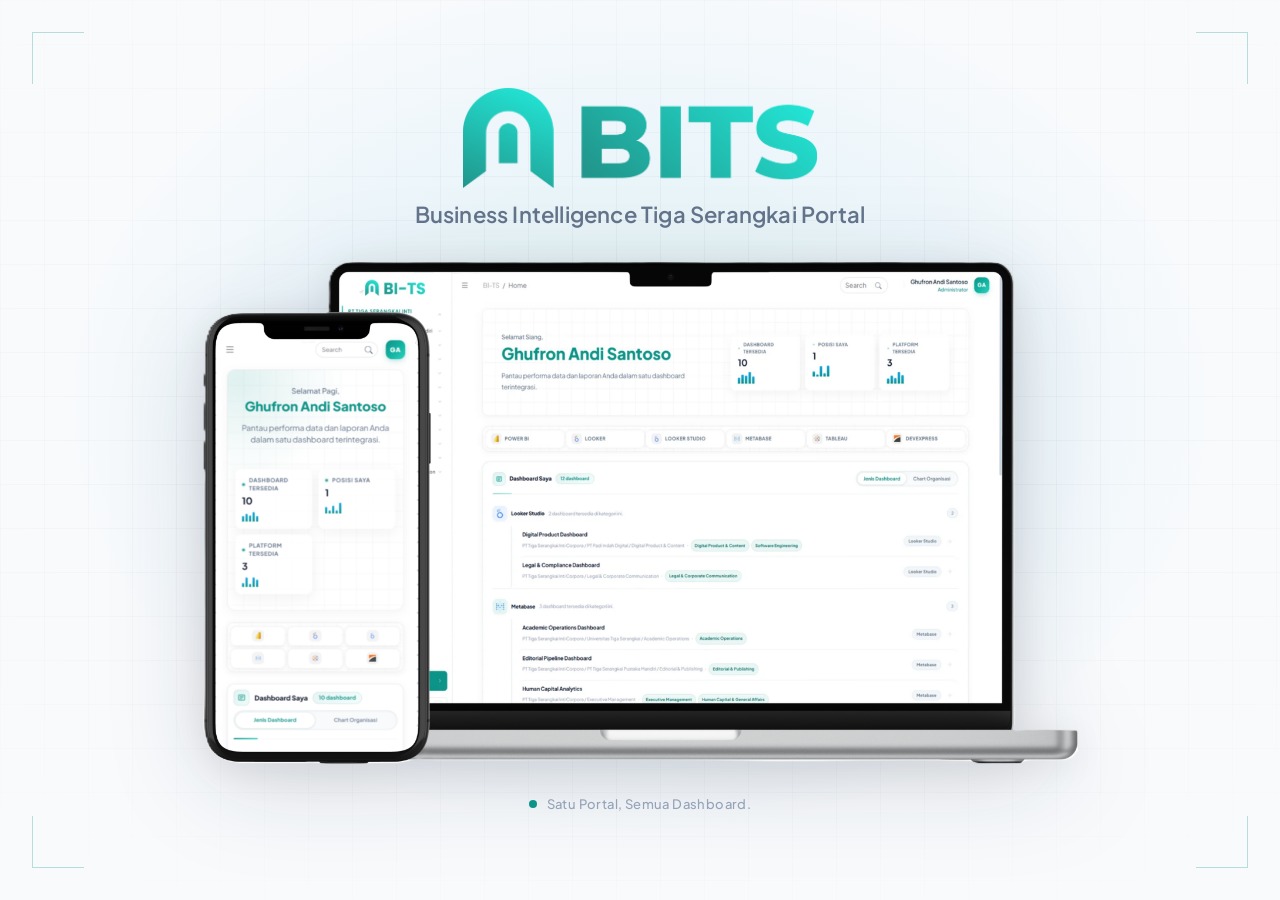
==== commit daf14491: "merubah tampilan waiting screen" ====
--- a/index.html
+++ b/index.html
@@ -1,35 +1,95 @@
 <!DOCTYPE html>
 <html lang="id">
+
 <head>
-<meta charset="UTF-8">
-<meta name="viewport" content="width=device-width, initial-scale=1.0, maximum-scale=1.0">
-<title>BITS — Business Intelligence Tiga Serangkai</title>
-<meta name="description" content="Portal presentasi BITS — Business Intelligence Tiga Serangkai. Satu portal, semua dashboard.">
-<link rel="stylesheet" href="src/styles/global.css">
+  <meta charset="UTF-8">
+  <meta name="viewport" content="width=device-width, initial-scale=1.0, maximum-scale=1.0">
+  <title>BITS — Business Intelligence Tiga Serangkai</title>
+  <meta name="description"
+    content="Portal presentasi BITS — Business Intelligence Tiga Serangkai. Satu portal, semua dashboard.">
+  <link rel="stylesheet" href="src/styles/global.css">
 </head>
+
 <body>
 
-<!-- WAITING SCREEN -->
-<div class="waiting-screen" id="waiting-screen">
-  <div class="waiting-content">
-    <img src="assets/brand/bitshorizontal.png" alt="BITS" class="waiting-logo" />
-  </div>
-</div>
+  <!-- WAITING SCREEN -->
+  <div class="waiting-screen" id="waiting-screen">
+    <!-- Background layers -->
+    <div class="waiting-grid"></div>
+    <div class="waiting-glow"></div>
 
-<!-- SPLASH -->
-<div class="splash-overlay uninitialized" id="splash">
-  <div class="splash-brand">
-    <div class="splash-icon">
-      <img src="assets/brand/Logo.png" alt="" />
+    <!-- Corner accents -->
+    <div class="waiting-corner tl"></div>
+    <div class="waiting-corner tr"></div>
+    <div class="waiting-corner bl"></div>
+    <div class="waiting-corner br"></div>
+
+    <!-- Floating particles -->
+    <div class="waiting-particles" id="waitingParticles">
+      <span class="wp wp-1"></span>
+      <span class="wp wp-2"></span>
+      <span class="wp wp-3"></span>
+      <span class="wp wp-4"></span>
+      <span class="wp wp-5"></span>
+      <span class="wp wp-6"></span>
     </div>
-    <div class="splash-sep"></div>
-    <div class="splash-wordmark">
-      <img src="assets/brand/bits.png" alt="BITS" />
+
+    <!-- Main content -->
+    <div class="waiting-content" id="waitingContent">
+      <img src="assets/brand/bitshorizontal.png" alt="BITS" class="waiting-logo" />
+
+      <p class="waiting-tagline">Business Intelligence Tiga Serangkai Portal</p>
+
+      <!-- Mockup image -->
+      <div class="waiting-mockup-wrap" id="waitingMockup">
+        <img src="assets/images/MockupHome.png" alt="BITS Dashboard Mockup" class="waiting-mockup-img" />
+      </div>
+
+      <div class="waiting-hint">
+        <span class="waiting-hint-dot"></span>
+        <span>Satu Portal, Semua Dashboard.</span>
+      </div>
     </div>
   </div>
-  <div class="splash-dots">
-    <span></span><span></span><span></span>
+
+  <!-- SPLASH -->
+  <div class="splash-overlay uninitialized" id="splash">
+    <div class="splash-brand">
+      <div class="splash-icon">
+        <img src="assets/brand/Logo.png" alt="" />
+      </div>
+      <div class="splash-sep"></div>
+      <div class="splash-wordmark">
+        <img src="assets/brand/bits.png" alt="BITS" />
+      </div>
+    </div>
+    <div class="splash-dots">
+      <span></span><span></span><span></span>
+    </div>
   </div>
+
+  <!-- ═══════════ MOUNT POINTS FOR COMPONENTS ═══════════ -->
+  <!-- Header (app bar + branding + counter + fullscreen) -->
+  <div id="headerMount"></div>
+
+  <!-- Progress bar -->
+  <div id="progressMount"></div>
+
+  <!-- GLOBAL GLOW -->
+  <div class="grid-bg"></div>
+  <div class="global-glow"></div>
+
+  <!-- DECK — slides are injected here by app.js -->
+  <div class="deck" id="deck"></div>
+
+  <!-- App entry point (ES module) -->
+  <script type="module" src="src/app.js"></script>
+</body>
+
+</html>iv>
+<div class="splash-dots">
+  <span></span><span></span><span></span>
+</div>
 </div>
 
 <!-- ═══════════ MOUNT POINTS FOR COMPONENTS ═══════════ -->
@@ -49,4 +109,5 @@
 <!-- App entry point (ES module) -->
 <script type="module" src="src/app.js"></script>
 </body>
-</html>
+
+</html>
--- a/src/styles/global.css
+++ b/src/styles/global.css
@@ -58,7 +58,8 @@
   display: flex;
   align-items: center;
   justify-content: center;
-  transition: opacity 0.4s ease, visibility 0.4s ease;
+  overflow: hidden;
+  transition: opacity 0.6s cubic-bezier(0.4, 0, 0.2, 1), visibility 0.6s cubic-bezier(0.4, 0, 0.2, 1);
   cursor: pointer;
 }
 
@@ -68,7 +69,101 @@
   pointer-events: none;
 }
 
+.waiting-grid {
+  position: absolute;
+  inset: 0;
+  z-index: 0;
+  pointer-events: none;
+  background-image: linear-gradient(rgba(15, 23, 42, .035) 1px, transparent 1px),
+    linear-gradient(90deg, rgba(15, 23, 42, .035) 1px, transparent 1px);
+  background-size: 44px 44px;
+  mask-image: radial-gradient(ellipse 75% 65% at 50% 45%, #000 35%, transparent 100%);
+  -webkit-mask-image: radial-gradient(ellipse 75% 65% at 50% 45%, #000 35%, transparent 100%);
+}
+
+.waiting-glow {
+  position: absolute;
+  inset: 0;
+  z-index: 0;
+  pointer-events: none;
+  background: radial-gradient(ellipse 800px 600px at 50% 45%, rgba(14, 165, 133, 0.10) 0%, rgba(14, 165, 233, .05) 45%, transparent 72%);
+}
+
+.waiting-corner {
+  position: absolute;
+  width: 52px;
+  height: 52px;
+  z-index: 2;
+  opacity: 0;
+  animation: waitingCornerFade 1s cubic-bezier(0.22, 1, 0.36, 1) 0.6s forwards;
+}
+
+.waiting-corner.tl {
+  top: 32px;
+  left: 32px;
+  border-top: 1.5px solid var(--primary-color);
+  border-left: 1.5px solid var(--primary-color);
+}
+
+.waiting-corner.tr {
+  top: 32px;
+  right: 32px;
+  border-top: 1.5px solid var(--primary-color);
+  border-right: 1.5px solid var(--primary-color);
+}
+
+.waiting-corner.bl {
+  bottom: 32px;
+  left: 32px;
+  border-bottom: 1.5px solid var(--primary-color);
+  border-left: 1.5px solid var(--primary-color);
+}
+
+.waiting-corner.br {
+  bottom: 32px;
+  right: 32px;
+  border-bottom: 1.5px solid var(--primary-color);
+  border-right: 1.5px solid var(--primary-color);
+}
+
+@keyframes waitingCornerFade {
+  to { opacity: 0.28; }
+}
+
+/* ── Floating particles ── */
+.waiting-particles {
+  position: absolute;
+  inset: 0;
+  z-index: 1;
+  pointer-events: none;
+  overflow: hidden;
+}
+
+.wp {
+  position: absolute;
+  border-radius: 50%;
+  background: var(--primary-color);
+  opacity: 0;
+  animation: wpFloat linear infinite;
+}
+
+.wp-1 { width: 4px;  height: 4px;  left: 18%;  bottom: -8px; animation-duration: 9s;  animation-delay: 0.2s;  opacity: 0.18; }
+.wp-2 { width: 6px;  height: 6px;  left: 35%;  bottom: -8px; animation-duration: 12s; animation-delay: 1.4s;  opacity: 0.12; }
+.wp-3 { width: 3px;  height: 3px;  left: 55%;  bottom: -8px; animation-duration: 8s;  animation-delay: 0.8s;  opacity: 0.20; }
+.wp-4 { width: 5px;  height: 5px;  left: 70%;  bottom: -8px; animation-duration: 11s; animation-delay: 2.1s;  opacity: 0.14; }
+.wp-5 { width: 3px;  height: 3px;  left: 82%;  bottom: -8px; animation-duration: 7s;  animation-delay: 0.5s;  opacity: 0.16; }
+.wp-6 { width: 7px;  height: 7px;  left: 8%;   bottom: -8px; animation-duration: 14s; animation-delay: 3.0s;  opacity: 0.10; }
+
+@keyframes wpFloat {
+  0%   { transform: translateY(0) translateX(0); opacity: 0; }
+  10%  { opacity: inherit; }
+  90%  { opacity: inherit; }
+  100% { transform: translateY(-105vh) translateX(40px); opacity: 0; }
+}
+
 .waiting-content {
+  position: relative;
+  z-index: 3;
   text-align: center;
   display: flex;
   flex-direction: column;
@@ -76,9 +171,89 @@
 }
 
 .waiting-logo {
-  height: 120px;
+  height: 100px;
   width: auto;
-}
+  opacity: 0;
+  transform: translateY(14px) scale(.94);
+  animation: waitingFadeUp 0.8s var(--ease-out-expo) 0.08s forwards;
+}
+
+.waiting-tagline {
+  font-size: 22px;
+  font-weight: 600;
+  color: var(--text-muted);
+  letter-spacing: .2px;
+  margin-top: 12px;
+  opacity: 0;
+  transform: translateY(10px);
+  animation: waitingFadeUp 0.7s var(--ease-out-expo) 0.26s forwards;
+}
+
+/* ── Mockup ── */
+.waiting-mockup-wrap {
+  position: relative;
+  margin-top: 32px;
+  display: flex;
+  align-items: center;
+  justify-content: center;
+  opacity: 0;
+  transform: translateY(20px) scale(0.95);
+  animation: waitingFadeUp 0.9s var(--ease-out-expo) 0.44s forwards;
+  filter: drop-shadow(0 20px 48px rgba(15, 23, 42, 0.14)) drop-shadow(0 6px 18px rgba(15, 23, 42, 0.08));
+}
+
+.waiting-mockup-img {
+  display: block;
+  height: clamp(380px, 56vh, 640px);
+  width: auto;
+  position: relative;
+  z-index: 1;
+  animation: mockupFloat 4s ease-in-out 1.4s infinite;
+}
+
+@keyframes mockupFloat {
+  0%, 100% { transform: translateY(0px); }
+  50%       { transform: translateY(-10px); }
+}
+
+/* ── Hint ── */
+.waiting-hint {
+  display: flex;
+  align-items: center;
+  gap: 10px;
+  margin-top: 32px;
+  opacity: 0;
+  transform: translateY(10px);
+  animation: waitingFadeUp 0.7s var(--ease-out-expo) 0.6s forwards;
+}
+
+.waiting-hint-dot {
+  width: 8px; height: 8px;
+  border-radius: 50%;
+  background: var(--primary-color);
+  animation: wsHintPulse 2s ease-in-out infinite;
+}
+
+.waiting-hint span:last-child {
+  font-size: 13px;
+  font-weight: 500;
+  color: var(--text-tertiary);
+  letter-spacing: .4px;
+}
+
+@keyframes wsHintPulse {
+  0%, 100% { opacity: 1; transform: scale(1); }
+  50%       { opacity: 0.35; transform: scale(0.75); }
+}
+
+@keyframes waitingFadeUp {
+  to {
+    opacity: 1;
+    transform: translateY(0) scale(1);
+  }
+}
+
+
 
 /* ============ SPLASH ============ */
 .splash-overlay {
@@ -393,7 +568,8 @@
   position: absolute;
   left: 50%;
   transform: translateX(-50%);
-  width: 260px; /* fixed width to prevent shifting */
+  width: 260px;
+  /* fixed width to prevent shifting */
   padding: 8px;
   border-radius: 8px;
   transition: background 0.2s ease;
@@ -427,7 +603,8 @@
 .slide-picker-modal {
   position: fixed;
   inset: 0;
-  top: 64px; /* Attach below header */
+  top: 64px;
+  /* Attach below header */
   z-index: 9000;
   pointer-events: none;
   display: flex;
@@ -479,7 +656,7 @@
   justify-content: space-between;
   padding: 24px 28px 20px;
   border-bottom: 1px solid rgba(13, 148, 136, 0.1);
-  background: linear-gradient(180deg, rgba(255,255,255,1) 0%, rgba(255,255,255,0) 100%);
+  background: linear-gradient(180deg, rgba(255, 255, 255, 1) 0%, rgba(255, 255, 255, 0) 100%);
 }
 
 .slide-picker-title {
@@ -539,13 +716,16 @@
 .slide-picker-list::-webkit-scrollbar {
   width: 6px;
 }
+
 .slide-picker-list::-webkit-scrollbar-track {
   background: transparent;
 }
+
 .slide-picker-list::-webkit-scrollbar-thumb {
   background: rgba(13, 148, 136, 0.2);
   border-radius: 99px;
 }
+
 .slide-picker-list::-webkit-scrollbar-thumb:hover {
   background: rgba(13, 148, 136, 0.4);
 }
@@ -981,7 +1161,7 @@
   background: #fff;
   border: 1px solid var(--border-color);
   box-shadow: 0 4px 16px rgba(0, 0, 0, .05);
-  font-size: 11.5px;
+  font-size: 13.5px;
   font-weight: 700;
   letter-spacing: 1.5px;
   text-transform: uppercase;
@@ -1026,7 +1206,7 @@
 }
 
 .cover-full {
-  font-size: 16px;
+  font-size: 23px;
   font-weight: 700;
   color: var(--text-muted);
   letter-spacing: .2px;
@@ -1313,15 +1493,15 @@
   margin-top: 24px;
   padding: 16px 20px;
   border-radius: 14px;
-  background: rgba(239, 68, 68, .05);
-  border: 1px solid rgba(239, 68, 68, .15);
+  background: rgba(13, 148, 136, .05);
+  border: 1px solid rgba(13, 148, 136, .15);
   font-size: 13.5px;
   color: var(--text-secondary);
   line-height: 1.6;
 }
 
 .closing-line b {
-  color: var(--error);
+  color: var(--primary-color);
 }
 
 /* =============== SLIDE: SOLUSI =============== */
@@ -1363,6 +1543,70 @@
   font-size: 13px;
   color: var(--text-muted);
   line-height: 1.6;
+}
+
+/* scoping wrapper + ambient depth layer */
+.sol-slide {
+  position: relative;
+}
+
+.sol-ambient {
+  position: absolute;
+  left: 50%;
+  top: 54%;
+  width: 900px;
+  height: 480px;
+  transform: translate(-50%, -50%);
+  background: radial-gradient(ellipse at center, rgba(13, 148, 136, .10) 0%, rgba(14, 165, 233, .06) 45%, transparent 72%);
+  filter: blur(20px);
+  pointer-events: none;
+  z-index: 0;
+}
+
+.sol-slide .grid-4 {
+  position: relative;
+  z-index: 1;
+}
+
+/* icon: hover micro-interaction + contained glint layer */
+.sol-icon {
+  position: relative;
+  overflow: hidden;
+  transition: transform .35s var(--ease-out-expo);
+}
+
+.sol-icon::after {
+  content: '';
+  position: absolute;
+  inset: 0;
+  background: linear-gradient(115deg, transparent 30%, rgba(255, 255, 255, .6) 50%, transparent 70%);
+  transform: translateX(-160%) skewX(-20deg);
+  pointer-events: none;
+}
+
+.sol-card:hover .sol-icon {
+  transform: scale(1.08) rotate(-2deg);
+}
+
+/* hover accent matched to each card's own icon color */
+.sol-card:nth-child(1):hover {
+  border-color: rgba(13, 148, 136, .3);
+  box-shadow: 0 18px 42px rgba(13, 148, 136, .14);
+}
+
+.sol-card:nth-child(2):hover {
+  border-color: rgba(14, 165, 233, .3);
+  box-shadow: 0 18px 42px rgba(14, 165, 233, .14);
+}
+
+.sol-card:nth-child(3):hover {
+  border-color: rgba(139, 92, 246, .3);
+  box-shadow: 0 18px 42px rgba(139, 92, 246, .14);
+}
+
+.sol-card:nth-child(4):hover {
+  border-color: rgba(245, 158, 11, .3);
+  box-shadow: 0 18px 42px rgba(245, 158, 11, .14);
 }
 
 /* =============== SLIDE: ARSITEKTUR =============== */
@@ -1622,64 +1866,154 @@
   color: var(--text-muted);
 }
 
-.timeline {
+/* =============== SLIDE: TIMELINE INFOGRAPHIC =============== */
+
+/* Outer wrapper: centers timeline vertically in available space */
+.timeline-infographic {
   position: relative;
-  padding-left: 26px;
-}
-
-.timeline::before {
-  content: '';
-  position: absolute;
-  left: 6px;
-  top: 6px;
-  bottom: 6px;
+  width: 100%;
+  max-width: 960px;
+  margin: 16px auto 0;
+}
+
+/* ── Nodes Row (icons + labels alternating above/below) ────── */
+
+.tl-nodes-row {
+  display: flex;
+  align-items: center;
+  position: relative;
+  width: 100%;
+}
+
+.tl-node {
+  flex: 1;
+  display: flex;
+  flex-direction: column;
+  align-items: center;
+  position: relative;
+  z-index: 1;
+}
+
+/* ── Arrow segment (the colored chevron band inside each node column) ── */
+.tl-arrow-segment {
+  width: 100%;
+  height: 34px;
+  background: var(--c);
+  position: relative;
+  display: flex;
+  align-items: center;
+  justify-content: center;
+  flex-shrink: 0;
+  /* notch cut on the left so previous arrow's tip fits in */
+  clip-path: polygon(0% 0%,
+      calc(100% - 18px) 0%,
+      100% 50%,
+      calc(100% - 18px) 100%,
+      0% 100%,
+      18px 50%);
+}
+
+/* All segments same chevron shape — first and last included */
+.tl-node:first-child .tl-arrow-segment,
+.tl-node:last-child .tl-arrow-segment {
+  clip-path: polygon(0% 0%,
+      calc(100% - 18px) 0%,
+      100% 50%,
+      calc(100% - 18px) 100%,
+      0% 100%,
+      18px 50%);
+}
+
+/* White dot in center of the arrow segment */
+.tl-arrow-dot {
+  width: 11px;
+  height: 11px;
+  border-radius: 50%;
+  background: rgba(255, 255, 255, 0.7);
+  flex-shrink: 0;
+  z-index: 1;
+}
+
+
+
+/* Top section of node (content above the arrow row) */
+.tl-node-top {
+  display: flex;
+  flex-direction: column;
+  align-items: center;
+  text-align: center;
+  justify-content: flex-end;
+  height: 240px;
+  padding: 0 8px 10px;
+  gap: 10px;
+}
+
+/* Bottom section of node (content below the arrow row) */
+.tl-node-bottom {
+  display: flex;
+  flex-direction: column;
+  align-items: center;
+  text-align: center;
+  justify-content: flex-start;
+  height: 0;
+  padding: 0;
+  gap: 0;
+}
+
+/* Vertical stem connecting the arrow dot to the icon/year above/below */
+.tl-n-line {
   width: 2px;
-  background: var(--border-color);
-}
-
-.tl-item {
-  position: relative;
-  padding-bottom: 26px;
-}
-
-.tl-item:last-child {
-  padding-bottom: 0;
-}
-
-.tl-dot {
-  position: absolute;
-  left: -26px;
-  top: 2px;
-  width: 14px;
-  height: 14px;
+  height: 32px;
+  background: var(--c);
+  opacity: 0.55;
+  flex-shrink: 0;
+}
+
+/* Circular icon (number) */
+.tl-n-icon-circle {
+  width: 52px;
+  height: 52px;
   border-radius: 50%;
-  background: #fff;
-  border: 3px solid var(--primary-color);
-  box-shadow: 0 0 0 4px var(--primary-glow);
-}
-
-.tl-phase {
+  background: var(--c);
+  color: #fff;
+  display: flex;
+  align-items: center;
+  justify-content: center;
+  font-size: 22px;
+  font-weight: 800;
+  box-shadow: 0 6px 20px rgba(0, 0, 0, 0.15);
+  border: 4px solid #fff;
+  flex-shrink: 0;
+}
+
+/* Year / Month label */
+.tl-n-month {
+  font-size: 30px;
+  font-weight: 800;
+  color: var(--c);
+  letter-spacing: -1px;
+  line-height: 1;
+  margin: 6px 0 4px;
+}
+
+/* Phase title (e.g. "FONDASI SISTEM") */
+.tl-n-phase {
+  font-size: 11.5px;
+  font-weight: 800;
+  color: var(--text-primary);
+  text-transform: uppercase;
+  letter-spacing: 0.6px;
+}
+
+/* Description text */
+.tl-n-desc {
   font-size: 11px;
-  font-weight: 800;
-  letter-spacing: 1.2px;
-  text-transform: uppercase;
-  color: var(--primary-color);
-  margin-bottom: 3px;
-}
-
-.tl-month {
-  font-size: 11.5px;
-  font-weight: 700;
-  color: var(--text-tertiary);
-  margin-bottom: 6px;
-}
-
-.tl-desc {
-  font-size: 13px;
-  color: var(--text-secondary);
-  line-height: 1.6;
-  max-width: 640px;
-}
+  color: var(--text-muted);
+  line-height: 1.65;
+  max-width: 170px;
+}
+
+
 
 /* =============== SLIDE: METRIK =============== */
 .metric-row {
@@ -1751,7 +2085,10 @@
 /* =============== SLIDE: KESIMPULAN =============== */
 .check-card {
   display: flex;
-  gap: 14px;
+  flex-direction: column;
+  align-items: flex-start;
+  gap: 16px;
+  padding: 24px;
 }
 
 .check-ic {
@@ -2094,6 +2431,135 @@
   }
 }
 
+/* Premium reveal + idle set (Solusi) */
+@keyframes riseInSm {
+  from {
+    opacity: 0;
+    transform: translateY(14px);
+  }
+
+  to {
+    opacity: 1;
+    transform: translateY(0);
+  }
+}
+
+@keyframes numRise {
+  from {
+    opacity: 0;
+    transform: translateX(16px) scale(.85);
+  }
+
+  to {
+    opacity: 1;
+    transform: translateX(0) scale(1);
+  }
+}
+
+@keyframes iconPop {
+  0% {
+    opacity: 0;
+    transform: scale(.4) rotate(-10deg);
+  }
+
+  55% {
+    opacity: 1;
+    transform: scale(1.12) rotate(4deg);
+  }
+
+  80% {
+    transform: scale(.96) rotate(-1deg);
+  }
+
+  100% {
+    opacity: 1;
+    transform: scale(1) rotate(0deg);
+  }
+}
+
+@keyframes iconGlint {
+  0% {
+    opacity: 0;
+    transform: translateX(-160%) skewX(-20deg);
+  }
+
+  4% {
+    opacity: .9;
+  }
+
+  14% {
+    opacity: 0;
+    transform: translateX(220%) skewX(-20deg);
+  }
+
+  100% {
+    opacity: 0;
+    transform: translateX(220%) skewX(-20deg);
+  }
+}
+
+@keyframes iconGlowTeal {
+
+  0%,
+  100% {
+    box-shadow: 0 0 0 0 rgba(13, 148, 136, 0), 0 8px 18px rgba(13, 148, 136, .22);
+  }
+
+  50% {
+    box-shadow: 0 0 20px 5px rgba(13, 148, 136, .45), 0 8px 18px rgba(13, 148, 136, .3);
+  }
+}
+
+@keyframes iconGlowSky {
+
+  0%,
+  100% {
+    box-shadow: 0 0 0 0 rgba(14, 165, 233, 0), 0 8px 18px rgba(14, 165, 233, .22);
+  }
+
+  50% {
+    box-shadow: 0 0 20px 5px rgba(14, 165, 233, .45), 0 8px 18px rgba(14, 165, 233, .3);
+  }
+}
+
+@keyframes iconGlowPurple {
+
+  0%,
+  100% {
+    box-shadow: 0 0 0 0 rgba(139, 92, 246, 0), 0 8px 18px rgba(139, 92, 246, .22);
+  }
+
+  50% {
+    box-shadow: 0 0 20px 5px rgba(139, 92, 246, .45), 0 8px 18px rgba(139, 92, 246, .3);
+  }
+}
+
+@keyframes iconGlowAmber {
+
+  0%,
+  100% {
+    box-shadow: 0 0 0 0 rgba(245, 158, 11, 0), 0 8px 18px rgba(245, 158, 11, .22);
+  }
+
+  50% {
+    box-shadow: 0 0 20px 5px rgba(245, 158, 11, .45), 0 8px 18px rgba(245, 158, 11, .3);
+  }
+}
+
+@keyframes blobLife {
+
+  0%,
+  100% {
+    opacity: .5;
+    transform: translate(-50%, -50%) scale(.92);
+  }
+
+  50% {
+    opacity: .8;
+    transform: translate(-48%, -53%) scale(1.1);
+  }
+}
+
 /* Hover effect on team photo */
 .team-photo img,
 .team-photo-initial {
@@ -2304,4 +2770,151 @@
 
 .slide.active .team-card:nth-child(4) .team-role-ic {
   animation-delay: 1.42s;
+}
+
+/* Solusi (Slide 3) Animations */
+.slide.active .sol-slide .eyebrow {
+  animation: trackIn 0.7s var(--ease-out-expo) 0.1s backwards;
+}
+
+.slide.active .sol-slide h1.slide-title {
+  animation: revealFocus 0.85s var(--ease-out-expo) 0.22s backwards;
+}
+
+.slide.active .sol-slide .slide-lead {
+  animation: slideUpFade 0.65s var(--ease-out-expo) 0.36s backwards;
+}
+
+.slide.active .sol-slide .sol-ambient {
+  animation: blobLife 14s ease-in-out 0.3s infinite;
+}
+
+.slide.active .sol-card {
+  animation: cardReveal 0.75s var(--ease-out-expo) backwards;
+}
+
+.slide.active .sol-card:nth-child(1) {
+  animation-delay: 0.42s;
+}
+
+.slide.active .sol-card:nth-child(2) {
+  animation-delay: 0.52s;
+}
+
+.slide.active .sol-card:nth-child(3) {
+  animation-delay: 0.62s;
+}
+
+.slide.active .sol-card:nth-child(4) {
+  animation-delay: 0.72s;
+}
+
+/* watermark number: quick settle-in, no idle motion (kept still so it reads as a fixed backdrop mark) */
+.slide.active .sol-num {
+  animation: numRise 0.6s var(--ease-out-expo) backwards;
+}
+
+.slide.active .sol-card:nth-child(1) .sol-num {
+  animation-delay: 0.47s;
+}
+
+.slide.active .sol-card:nth-child(2) .sol-num {
+  animation-delay: 0.57s;
+}
+
+.slide.active .sol-card:nth-child(3) .sol-num {
+  animation-delay: 0.67s;
+}
+
+.slide.active .sol-card:nth-child(4) .sol-num {
+  animation-delay: 0.77s;
+}
+
+/* icon: spring pop-in entrance, then a soft breathing glow loop matched to its own accent color */
+.slide.active .sol-card:nth-child(1) .sol-icon {
+  animation: iconPop 0.55s var(--ease-spring) 0.57s backwards,
+    iconGlowTeal 3.4s ease-in-out 1.3s infinite;
+}
+
+.slide.active .sol-card:nth-child(2) .sol-icon {
+  animation: iconPop 0.55s var(--ease-spring) 0.67s backwards,
+    iconGlowSky 3.4s ease-in-out 1.6s infinite;
+}
+
+.slide.active .sol-card:nth-child(3) .sol-icon {
+  animation: iconPop 0.55s var(--ease-spring) 0.77s backwards,
+    iconGlowPurple 3.4s ease-in-out 1.9s infinite;
+}
+
+.slide.active .sol-card:nth-child(4) .sol-icon {
+  animation: iconPop 0.55s var(--ease-spring) 0.87s backwards,
+    iconGlowAmber 3.4s ease-in-out 2.2s infinite;
+}
+
+/* icon: occasional light glint sweep, offset per card so they never fire in sync */
+.slide.active .sol-card:nth-child(1) .sol-icon::after {
+  animation: iconGlint 4.6s ease-in-out 1.8s infinite;
+}
+
+.slide.active .sol-card:nth-child(2) .sol-icon::after {
+  animation: iconGlint 4.6s ease-in-out 2.9s infinite;
+}
+
+.slide.active .sol-card:nth-child(3) .sol-icon::after {
+  animation: iconGlint 4.6s ease-in-out 4s infinite;
+}
+
+.slide.active .sol-card:nth-child(4) .sol-icon::after {
+  animation: iconGlint 4.6s ease-in-out 5.1s infinite;
+}
+
+.slide.active .sol-title {
+  animation: riseInSm 0.5s var(--ease-out-expo) backwards;
+}
+
+.slide.active .sol-card:nth-child(1) .sol-title {
+  animation-delay: 0.6s;
+}
+
+.slide.active .sol-card:nth-child(2) .sol-title {
+  animation-delay: 0.7s;
+}
+
+.slide.active .sol-card:nth-child(3) .sol-title {
+  animation-delay: 0.8s;
+}
+
+.slide.active .sol-card:nth-child(4) .sol-title {
+  animation-delay: 0.9s;
+}
+
+.slide.active .sol-desc {
+  animation: riseInSm 0.5s var(--ease-out-expo) backwards;
+}
+
+.slide.active .sol-card:nth-child(1) .sol-desc {
+  animation-delay: 0.68s;
+}
+
+.slide.active .sol-card:nth-child(2) .sol-desc {
+  animation-delay: 0.78s;
+}
+
+.slide.active .sol-card:nth-child(3) .sol-desc {
+  animation-delay: 0.88s;
+}
+
+.slide.active .sol-card:nth-child(4) .sol-desc {
+  animation-delay: 0.98s;
+}
+
+/* respect reduced-motion preference: keep content visible, drop the motion */
+@media (prefers-reduced-motion: reduce) {
+
+  .sol-slide *,
+  .sol-slide *::before,
+  .sol-slide *::after {
+    animation: none !important;
+    transition: none !important;
+  }
 }
